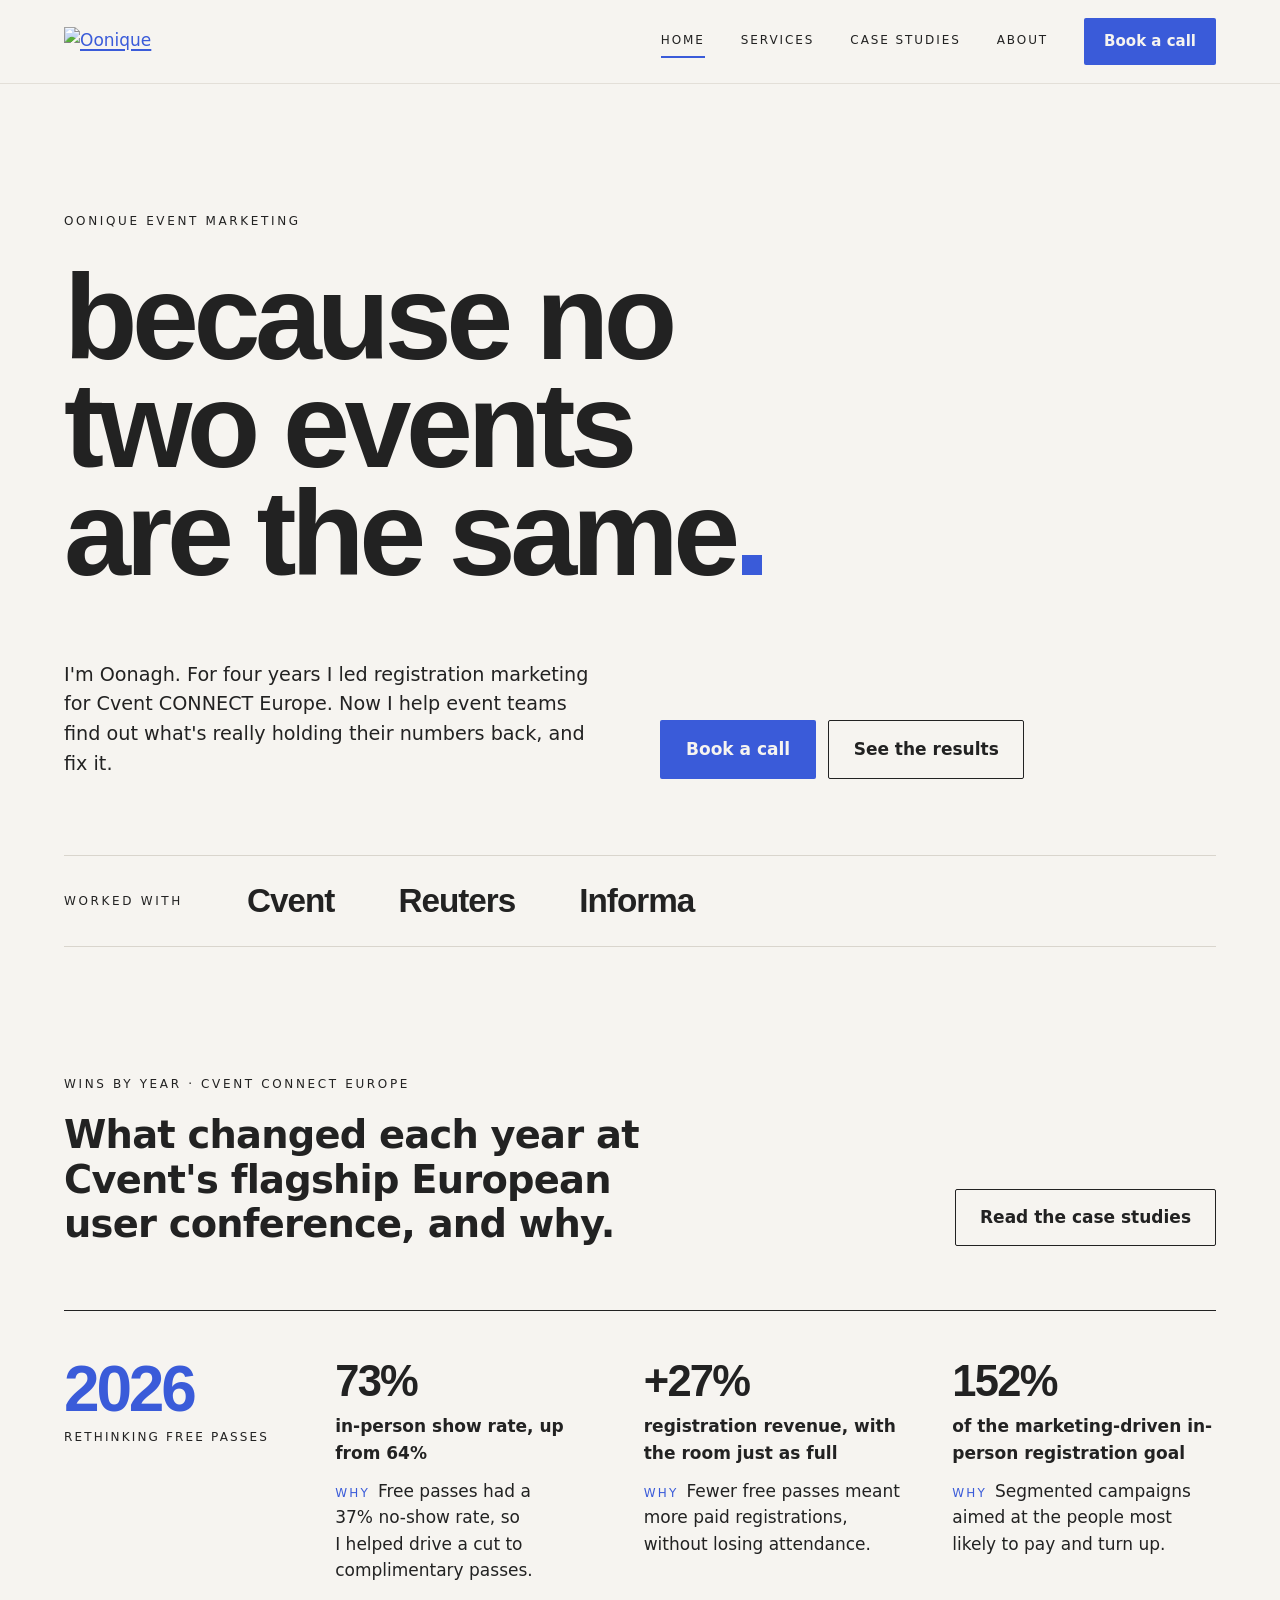
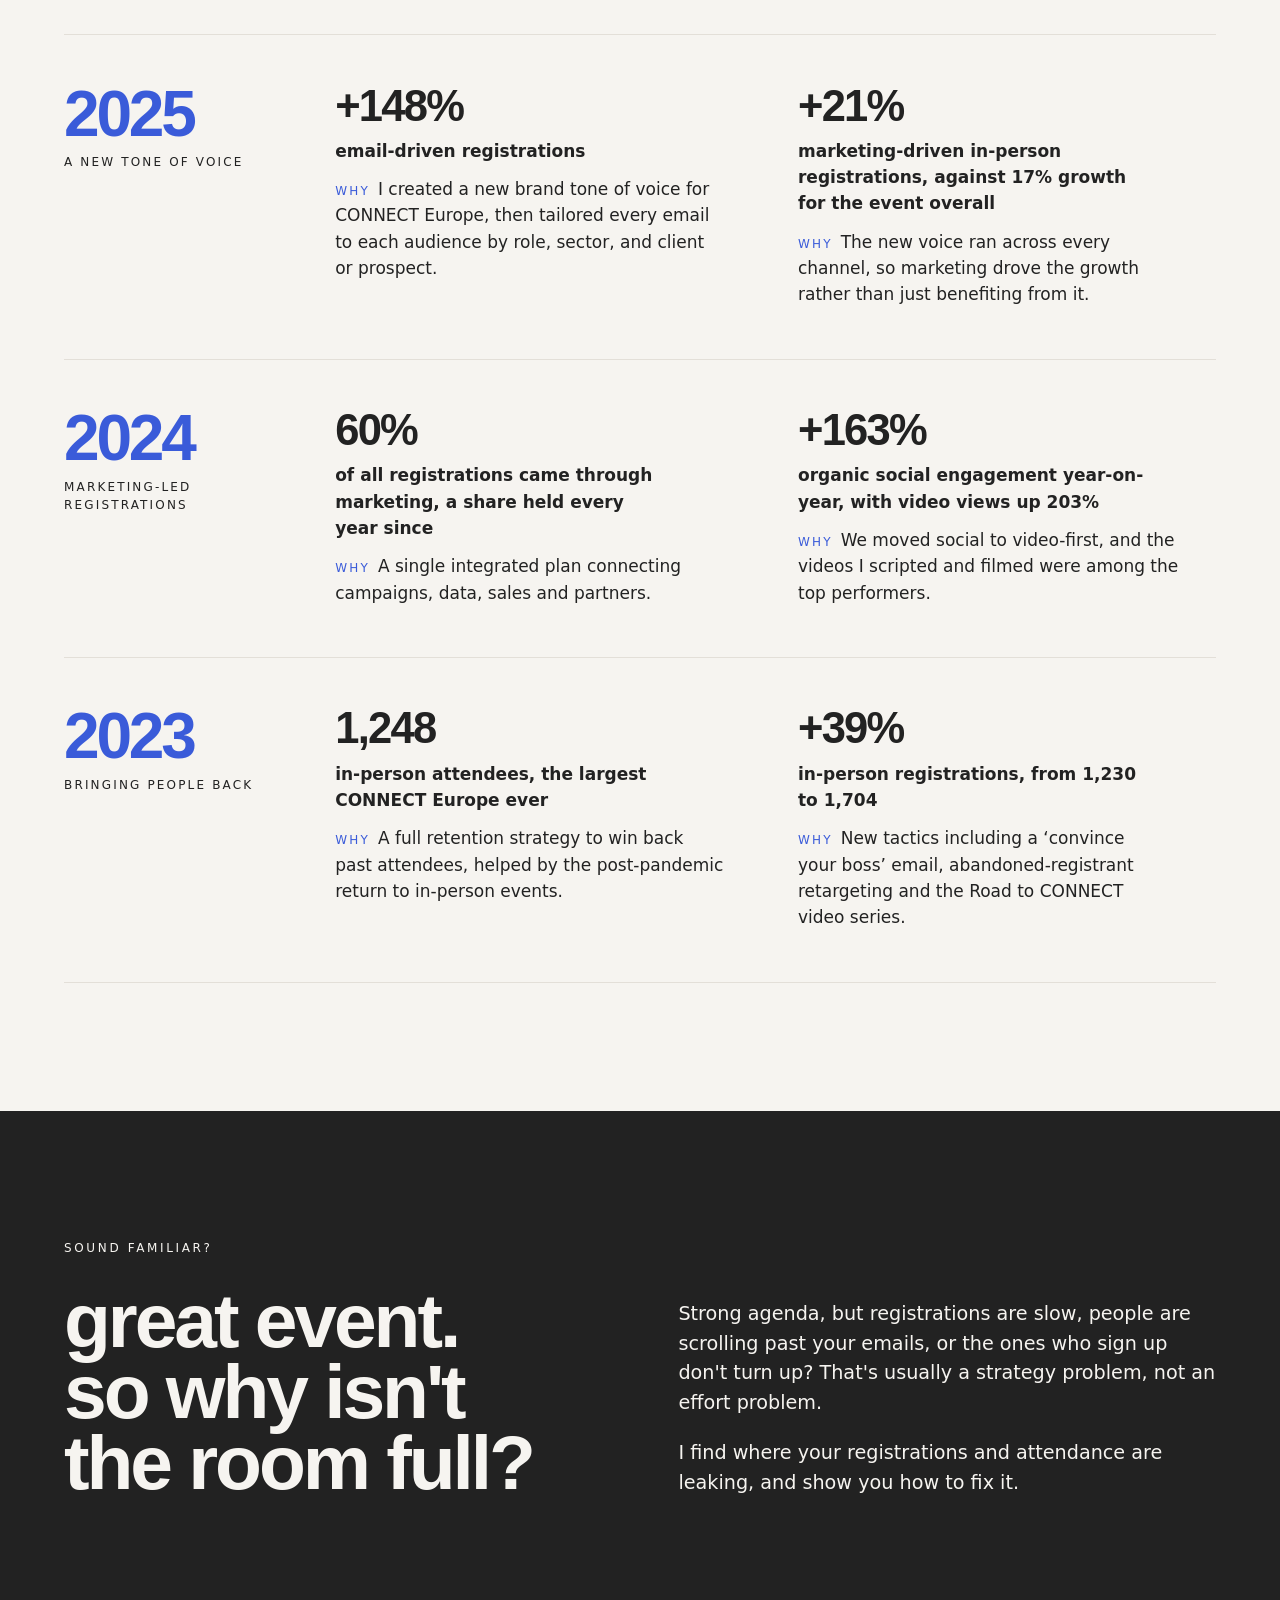
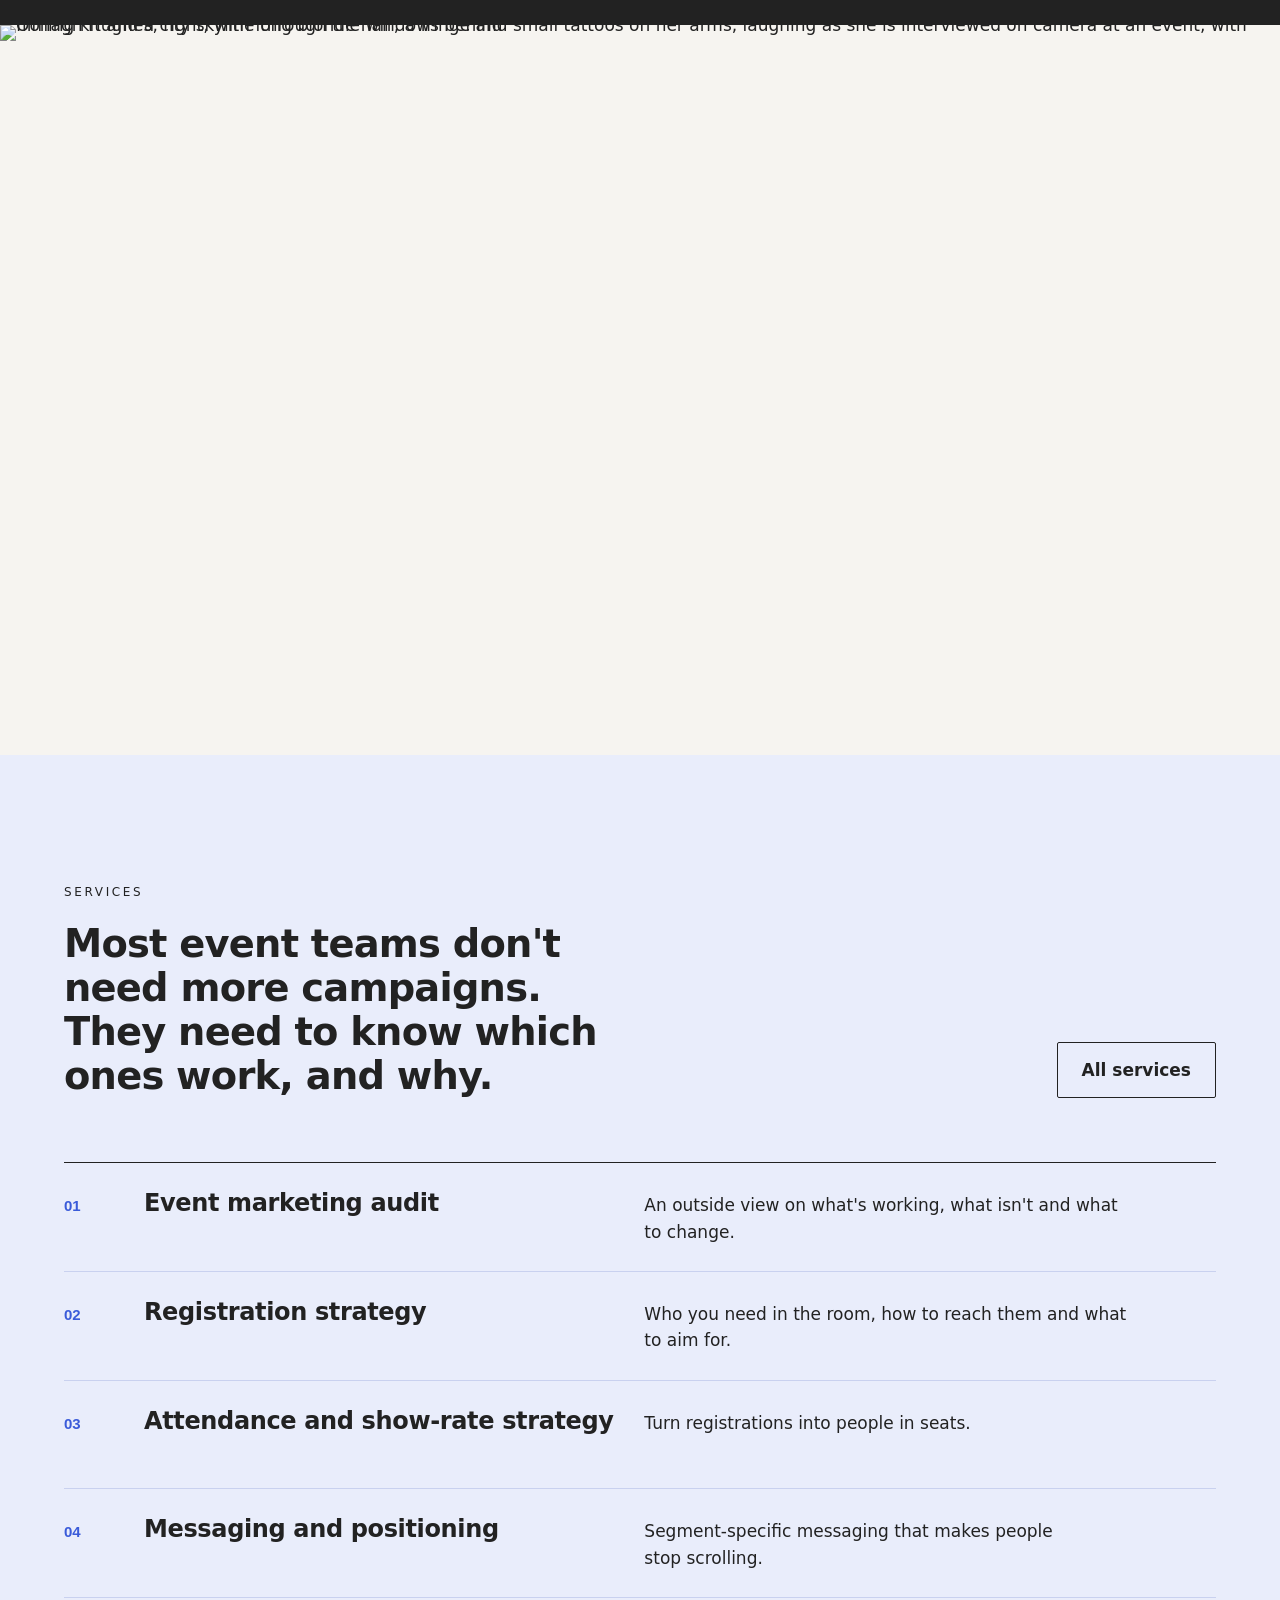
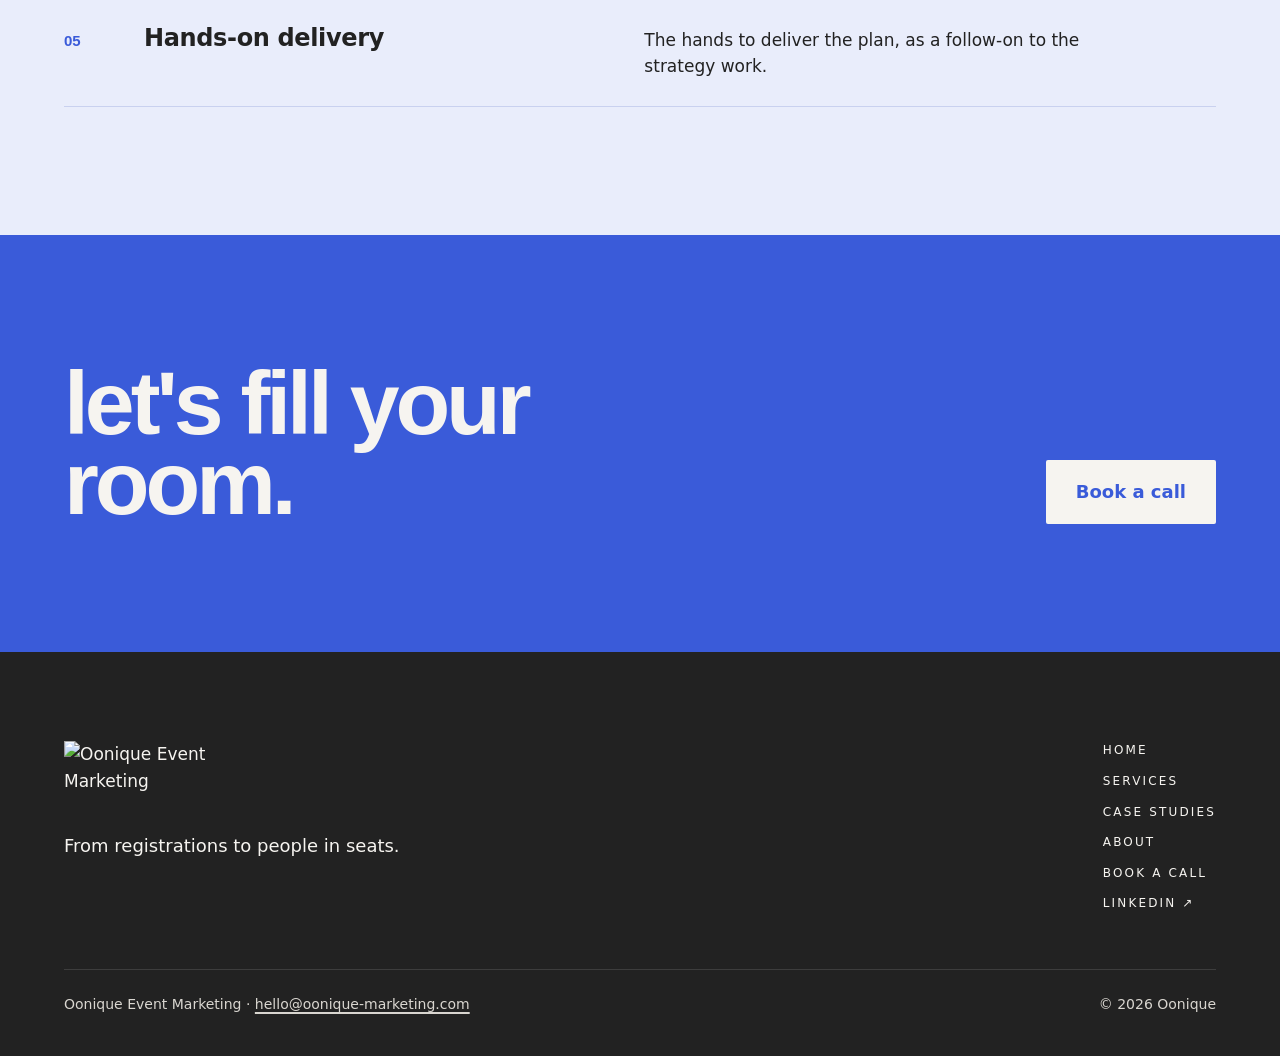
==== index.html @ 692e8bb9 "Add files via upload" ====
<!DOCTYPE html>
<html lang="en-GB">
<head>
<meta charset="utf-8">
<meta name="viewport" content="width=device-width, initial-scale=1">
<title>Oonique Event Marketing | Event registration and attendance strategy</title>
<meta name="description" content="Event marketing strategy from Oonagh Hughes, who led registration marketing for Cvent CONNECT Europe. Find out what is holding your registrations and attendance back, and fix it.">
<link rel="canonical" href="https://oonique-marketing.com/">
<meta name="author" content="Oonagh Hughes">
<meta name="robots" content="index, follow, max-image-preview:large">
<meta property="og:type" content="website">
<meta property="og:site_name" content="Oonique Event Marketing">
<meta property="og:title" content="Oonique Event Marketing | Event registration and attendance strategy">
<meta property="og:description" content="Event marketing strategy from Oonagh Hughes, who led registration marketing for Cvent CONNECT Europe. Find out what is holding your registrations and attendance back, and fix it.">
<meta property="og:url" content="https://oonique-marketing.com/">
<meta property="og:image" content="https://oonique-marketing.com/assets/og-image.jpg">
<meta property="og:image:width" content="1200">
<meta property="og:image:height" content="630">
<meta property="og:locale" content="en_GB">
<meta name="twitter:card" content="summary_large_image">
<meta name="twitter:title" content="Oonique Event Marketing | Event registration and attendance strategy">
<meta name="twitter:description" content="Event marketing strategy from Oonagh Hughes, who led registration marketing for Cvent CONNECT Europe. Find out what is holding your registrations and attendance back, and fix it.">
<meta name="twitter:image" content="https://oonique-marketing.com/assets/og-image.jpg">
<meta name="theme-color" content="#f6f4f0">
<link rel="icon" type="image/svg+xml" href="/favicon.svg">
<link rel="apple-touch-icon" href="/assets/apple-touch-icon.png">
<link rel="preload" href="/assets/fonts/archivo-latin.woff2" as="font" type="font/woff2" crossorigin>
<link rel="preload" href="/assets/fonts/inter-latin.woff2" as="font" type="font/woff2" crossorigin>
<link rel="stylesheet" href="/styles.css">
<script type="application/ld+json">
{
 "@context": "https://schema.org",
 "@graph": [
  {
   "@type": "WebSite",
   "@id": "https://oonique-marketing.com/#website",
   "url": "https://oonique-marketing.com/",
   "name": "Oonique Event Marketing",
   "publisher": {
    "@id": "https://oonique-marketing.com/#business"
   },
   "inLanguage": "en-GB"
  },
  {
   "@type": "ProfessionalService",
   "@id": "https://oonique-marketing.com/#business",
   "name": "Oonique Event Marketing",
   "alternateName": "Oonique",
   "url": "https://oonique-marketing.com/",
   "logo": "https://oonique-marketing.com/assets/logo-square.png",
   "image": "https://oonique-marketing.com/assets/og-image.jpg",
   "email": "hello@oonique-marketing.com",
   "founder": {
    "@id": "https://oonique-marketing.com/#oonagh"
   },
   "slogan": "From registrations to people in seats.",
   "description": "Event marketing consultancy that helps event teams find out what is holding their registrations and attendance back, and fix it.",
   "sameAs": [
    "https://www.linkedin.com/in/oonagh-hughes/"
   ],
   "hasOfferCatalog": {
    "@type": "OfferCatalog",
    "name": "Event marketing services",
    "itemListElement": [
     {
      "@type": "Offer",
      "itemOffered": {
       "@type": "Service",
       "name": "Event marketing audit",
       "description": "I review your messaging, channels, data and results, then give you clear recommendations. The fastest way to find out where registrations and attendance are leaking.",
       "provider": {
        "@id": "https://oonique-marketing.com/#business"
       }
      }
     },
     {
      "@type": "Offer",
      "itemOffered": {
       "@type": "Service",
       "name": "Registration strategy",
       "description": "A plan built around who you need in the room: the segments, the campaign phases, the right channel mix and targets your team can work to.",
       "provider": {
        "@id": "https://oonique-marketing.com/#business"
       }
      }
     },
     {
      "@type": "Offer",
      "itemOffered": {
       "@type": "Service",
       "name": "Attendance and show-rate strategy",
       "description": "A full list means little if the room is half empty. I look at complimentary pass policy, ticketing and pricing to reduce no-shows.",
       "provider": {
        "@id": "https://oonique-marketing.com/#business"
       }
      }
     },
     {
      "@type": "Offer",
      "itemOffered": {
       "@type": "Service",
       "name": "Messaging and positioning",
       "description": "Generic messaging gets scrolled past. I help you say why your event matters to each group you need there, in words they respond to.",
       "provider": {
        "@id": "https://oonique-marketing.com/#business"
       }
      }
     },
     {
      "@type": "Offer",
      "itemOffered": {
       "@type": "Service",
       "name": "Hands-on delivery",
       "description": "Once the strategy is set, I can run the campaigns directly, alongside your team or on its behalf.",
       "provider": {
        "@id": "https://oonique-marketing.com/#business"
       }
      }
     }
    ]
   }
  },
  {
   "@type": "Person",
   "@id": "https://oonique-marketing.com/#oonagh",
   "name": "Oonagh Hughes",
   "jobTitle": "Event marketing consultant",
   "worksFor": {
    "@id": "https://oonique-marketing.com/#business"
   },
   "url": "https://oonique-marketing.com/about",
   "image": "https://oonique-marketing.com/assets/oonagh-hughes.jpg",
   "sameAs": [
    "https://www.linkedin.com/in/oonagh-hughes/"
   ],
   "knowsAbout": [
    "Event marketing",
    "Event registration strategy",
    "Event attendance and show rates",
    "Complimentary pass policy",
    "Audience segmentation",
    "Email marketing for events",
    "Event messaging and positioning",
    "B2B conference marketing"
   ]
  },
  {
   "@type": "WebPage",
   "@id": "https://oonique-marketing.com/#webpage",
   "url": "https://oonique-marketing.com/",
   "name": "Home",
   "isPartOf": {
    "@id": "https://oonique-marketing.com/#website"
   },
   "about": {
    "@id": "https://oonique-marketing.com/#business"
   },
   "inLanguage": "en-GB"
  }
 ]
}
</script>
<style>
.splash{position:fixed;inset:0;z-index:1000;background:#f6f4f0;display:flex;align-items:center;justify-content:center;pointer-events:none;animation:splash-out .45s ease .75s forwards}
.splash svg{width:min(34vw,260px);height:auto;animation:splash-pop .75s cubic-bezier(.2,.8,.2,1) both}
@keyframes splash-pop{from{transform:scale(.6);opacity:0}to{transform:scale(1);opacity:1}}
@keyframes splash-out{to{opacity:0;visibility:hidden}}
.seen .splash{display:none}
@media (prefers-reduced-motion:reduce){.splash{animation-duration:.2s;animation-delay:.2s}.splash svg{animation:none}}
</style>
<script>try{if(localStorage.getItem('oonique-seen'))document.documentElement.classList.add('seen');else localStorage.setItem('oonique-seen','1')}catch(e){}</script>
</head>
<body>
<div class="splash" aria-hidden="true"><svg viewBox="0 0 440 400" xmlns="http://www.w3.org/2000/svg"><ellipse cx="220" cy="200" rx="220" ry="200" fill="#222222"/><ellipse cx="220" cy="200" rx="62" ry="68" fill="#f6f4f0"/></svg></div>
<a class="skip" href="#main">Skip to content</a>
<div style="min-height:100vh">
  <header class="site-header">
    <div class="wrap">
      <a href="/" aria-label="Oonique home" style="display:flex">
        <img src="/assets/logo-dark.png" alt="Oonique Event Marketing" width="105" height="30" style="height:30px;width:auto;display:block">
      </a>
      <nav aria-label="Main">
        <a class="nav-link" href="/" aria-current="page">Home</a>
        <a class="nav-link" href="/services">Services</a>
        <a class="nav-link" href="/case-studies">Case studies</a>
        <a class="nav-link" href="/about">About</a>
        <a class="btn btn-primary nav-cta" href="/contact">Book a call</a>
      </nav>
    </div>
  </header>

  <main id="main">
    <section class="wrap" style="padding-top:clamp(64px,10vw,140px);padding-bottom:clamp(48px,6vw,80px)">
      <p class="eyebrow" style="margin:0 0 32px">Oonique event marketing</p>
      <h1 class="display" style="margin:0;font-size:clamp(52px,9.4vw,152px);text-wrap:balance;max-width:12ch">because no two events are the same<span class="dot"></span></h1>
      <div style="display:grid;grid-template-columns:repeat(auto-fit,minmax(min(100%,340px),1fr));gap:40px;margin-top:clamp(40px,6vw,72px);align-items:end">
        <p style="margin:0;font-size:clamp(18px,1.5vw,20px);max-width:44ch;text-wrap:pretty">I'm Oonagh. For four years I led registration marketing for Cvent CONNECT Europe. Now I help event teams find out what's really holding their numbers back, and fix it.</p>
        <div style="display:flex;gap:12px;flex-wrap:wrap">
          <a class="btn btn-primary" href="/contact">Book a call</a>
          <a class="btn btn-outline" href="/case-studies">See the results</a>
        </div>
      </div>
    </section>

    <section class="wrap" aria-label="Clients">
      <div style="border-top:1px solid #d9d5cd;border-bottom:1px solid #d9d5cd;padding:28px 0;display:flex;align-items:center;gap:clamp(24px,5vw,72px);flex-wrap:wrap">
        <span class="eyebrow">Worked with</span>
        <span style="font-family:Archivo,sans-serif;font-weight:900;font-stretch:125%;font-size:clamp(24px,2.6vw,34px);letter-spacing:-0.03em;line-height:1">Cvent</span>
        <span style="font-family:Archivo,sans-serif;font-weight:900;font-stretch:125%;font-size:clamp(24px,2.6vw,34px);letter-spacing:-0.03em;line-height:1">Reuters</span>
        <span style="font-family:Archivo,sans-serif;font-weight:900;font-stretch:125%;font-size:clamp(24px,2.6vw,34px);letter-spacing:-0.03em;line-height:1">Informa</span>
      </div>
    </section>

    <section class="wrap" style="padding-top:clamp(72px,10vw,140px);padding-bottom:clamp(72px,10vw,140px)">
      <div style="display:flex;justify-content:space-between;align-items:end;gap:32px;flex-wrap:wrap;margin-bottom:clamp(40px,5vw,64px)">
        <div style="max-width:640px">
          <p class="eyebrow" style="margin:0 0 20px">Wins by year · Cvent CONNECT Europe</p>
          <h2 style="margin:0;font-size:clamp(28px,3vw,40px);line-height:1.15;font-weight:700;letter-spacing:-0.02em;text-wrap:balance">What changed each year at Cvent's flagship European user conference, and why.</h2>
        </div>
        <a class="btn btn-outline" href="/case-studies" style="padding:14px 24px">Read the case studies</a>
      </div>
      <div style="border-top:1.5px solid #222222">
          <article style="display:flex;flex-wrap:wrap;gap:clamp(20px,4vw,56px);padding:clamp(32px,4vw,56px) 0;border-bottom:1px solid #e3dfd8">
            <div style="flex:0 0 220px;display:flex;flex-direction:column;gap:12px">
              <h3 style="margin:0;font-family:Archivo,sans-serif;font-weight:900;font-stretch:125%;font-size:clamp(48px,5vw,72px);line-height:0.85;letter-spacing:-0.05em;color:#3a5bd9">2026</h3>
              <p class="eyebrow" style="margin:0;letter-spacing:0.18em">Rethinking free passes</p>
            </div>
            <div style="flex:1 1 520px;min-width:0;display:grid;grid-template-columns:repeat(auto-fit,minmax(min(100%,240px),1fr));gap:clamp(28px,3.5vw,48px)">
              <div style="display:flex;flex-direction:column;gap:12px">
                <p style="margin:0;font-family:Archivo,sans-serif;font-weight:900;font-stretch:125%;font-size:clamp(40px,3.4vw,52px);line-height:0.9;letter-spacing:-0.04em;white-space:nowrap">73%</p>
                <p style="margin:0;font-weight:600;max-width:30ch;text-wrap:pretty">in-person show rate, up from 64%</p>
                <p style="margin:0;max-width:36ch;text-wrap:pretty"><span style="font-size:12px;font-weight:500;letter-spacing:0.18em;text-transform:uppercase;color:#3a5bd9;margin-right:8px">Why</span>Free passes had a 37% no-show rate, so I helped drive a cut to complimentary passes.</p>
              </div>
              <div style="display:flex;flex-direction:column;gap:12px">
                <p style="margin:0;font-family:Archivo,sans-serif;font-weight:900;font-stretch:125%;font-size:clamp(40px,3.4vw,52px);line-height:0.9;letter-spacing:-0.04em;white-space:nowrap">+27%</p>
                <p style="margin:0;font-weight:600;max-width:30ch;text-wrap:pretty">registration revenue, with the room just as full</p>
                <p style="margin:0;max-width:36ch;text-wrap:pretty"><span style="font-size:12px;font-weight:500;letter-spacing:0.18em;text-transform:uppercase;color:#3a5bd9;margin-right:8px">Why</span>Fewer free passes meant more paid registrations, without losing attendance.</p>
              </div>
              <div style="display:flex;flex-direction:column;gap:12px">
                <p style="margin:0;font-family:Archivo,sans-serif;font-weight:900;font-stretch:125%;font-size:clamp(40px,3.4vw,52px);line-height:0.9;letter-spacing:-0.04em;white-space:nowrap">152%</p>
                <p style="margin:0;font-weight:600;max-width:30ch;text-wrap:pretty">of the marketing-driven in-person registration goal</p>
                <p style="margin:0;max-width:36ch;text-wrap:pretty"><span style="font-size:12px;font-weight:500;letter-spacing:0.18em;text-transform:uppercase;color:#3a5bd9;margin-right:8px">Why</span>Segmented campaigns aimed at the people most likely to pay and turn up.</p>
              </div>
            </div>
          </article>
          <article style="display:flex;flex-wrap:wrap;gap:clamp(20px,4vw,56px);padding:clamp(32px,4vw,56px) 0;border-bottom:1px solid #e3dfd8">
            <div style="flex:0 0 220px;display:flex;flex-direction:column;gap:12px">
              <h3 style="margin:0;font-family:Archivo,sans-serif;font-weight:900;font-stretch:125%;font-size:clamp(48px,5vw,72px);line-height:0.85;letter-spacing:-0.05em;color:#3a5bd9">2025</h3>
              <p class="eyebrow" style="margin:0;letter-spacing:0.18em">A new tone of voice</p>
            </div>
            <div style="flex:1 1 520px;min-width:0;display:grid;grid-template-columns:repeat(auto-fit,minmax(min(100%,240px),1fr));gap:clamp(28px,3.5vw,48px)">
              <div style="display:flex;flex-direction:column;gap:12px">
                <p style="margin:0;font-family:Archivo,sans-serif;font-weight:900;font-stretch:125%;font-size:clamp(40px,3.4vw,52px);line-height:0.9;letter-spacing:-0.04em;white-space:nowrap">+148%</p>
                <p style="margin:0;font-weight:600;max-width:30ch;text-wrap:pretty">email-driven registrations</p>
                <p style="margin:0;max-width:36ch;text-wrap:pretty"><span style="font-size:12px;font-weight:500;letter-spacing:0.18em;text-transform:uppercase;color:#3a5bd9;margin-right:8px">Why</span>I created a new brand tone of voice for CONNECT Europe, then tailored every email to each audience by role, sector, and client or prospect.</p>
              </div>
              <div style="display:flex;flex-direction:column;gap:12px">
                <p style="margin:0;font-family:Archivo,sans-serif;font-weight:900;font-stretch:125%;font-size:clamp(40px,3.4vw,52px);line-height:0.9;letter-spacing:-0.04em;white-space:nowrap">+21%</p>
                <p style="margin:0;font-weight:600;max-width:30ch;text-wrap:pretty">marketing-driven in-person registrations, against 17% growth for the event overall</p>
                <p style="margin:0;max-width:36ch;text-wrap:pretty"><span style="font-size:12px;font-weight:500;letter-spacing:0.18em;text-transform:uppercase;color:#3a5bd9;margin-right:8px">Why</span>The new voice ran across every channel, so marketing drove the growth rather than just benefiting from it.</p>
              </div>
            </div>
          </article>
          <article style="display:flex;flex-wrap:wrap;gap:clamp(20px,4vw,56px);padding:clamp(32px,4vw,56px) 0;border-bottom:1px solid #e3dfd8">
            <div style="flex:0 0 220px;display:flex;flex-direction:column;gap:12px">
              <h3 style="margin:0;font-family:Archivo,sans-serif;font-weight:900;font-stretch:125%;font-size:clamp(48px,5vw,72px);line-height:0.85;letter-spacing:-0.05em;color:#3a5bd9">2024</h3>
              <p class="eyebrow" style="margin:0;letter-spacing:0.18em">Marketing-led registrations</p>
            </div>
            <div style="flex:1 1 520px;min-width:0;display:grid;grid-template-columns:repeat(auto-fit,minmax(min(100%,240px),1fr));gap:clamp(28px,3.5vw,48px)">
              <div style="display:flex;flex-direction:column;gap:12px">
                <p style="margin:0;font-family:Archivo,sans-serif;font-weight:900;font-stretch:125%;font-size:clamp(40px,3.4vw,52px);line-height:0.9;letter-spacing:-0.04em;white-space:nowrap">60%</p>
                <p style="margin:0;font-weight:600;max-width:30ch;text-wrap:pretty">of all registrations came through marketing, a share held every year since</p>
                <p style="margin:0;max-width:36ch;text-wrap:pretty"><span style="font-size:12px;font-weight:500;letter-spacing:0.18em;text-transform:uppercase;color:#3a5bd9;margin-right:8px">Why</span>A single integrated plan connecting campaigns, data, sales and partners.</p>
              </div>
              <div style="display:flex;flex-direction:column;gap:12px">
                <p style="margin:0;font-family:Archivo,sans-serif;font-weight:900;font-stretch:125%;font-size:clamp(40px,3.4vw,52px);line-height:0.9;letter-spacing:-0.04em;white-space:nowrap">+163%</p>
                <p style="margin:0;font-weight:600;max-width:30ch;text-wrap:pretty">organic social engagement year-on-year, with video views up 203%</p>
                <p style="margin:0;max-width:36ch;text-wrap:pretty"><span style="font-size:12px;font-weight:500;letter-spacing:0.18em;text-transform:uppercase;color:#3a5bd9;margin-right:8px">Why</span>We moved social to video-first, and the videos I scripted and filmed were among the top performers.</p>
              </div>
            </div>
          </article>
          <article style="display:flex;flex-wrap:wrap;gap:clamp(20px,4vw,56px);padding:clamp(32px,4vw,56px) 0;border-bottom:1px solid #e3dfd8">
            <div style="flex:0 0 220px;display:flex;flex-direction:column;gap:12px">
              <h3 style="margin:0;font-family:Archivo,sans-serif;font-weight:900;font-stretch:125%;font-size:clamp(48px,5vw,72px);line-height:0.85;letter-spacing:-0.05em;color:#3a5bd9">2023</h3>
              <p class="eyebrow" style="margin:0;letter-spacing:0.18em">Bringing people back</p>
            </div>
            <div style="flex:1 1 520px;min-width:0;display:grid;grid-template-columns:repeat(auto-fit,minmax(min(100%,240px),1fr));gap:clamp(28px,3.5vw,48px)">
              <div style="display:flex;flex-direction:column;gap:12px">
                <p style="margin:0;font-family:Archivo,sans-serif;font-weight:900;font-stretch:125%;font-size:clamp(40px,3.4vw,52px);line-height:0.9;letter-spacing:-0.04em;white-space:nowrap">1,248</p>
                <p style="margin:0;font-weight:600;max-width:30ch;text-wrap:pretty">in-person attendees, the largest CONNECT Europe ever</p>
                <p style="margin:0;max-width:36ch;text-wrap:pretty"><span style="font-size:12px;font-weight:500;letter-spacing:0.18em;text-transform:uppercase;color:#3a5bd9;margin-right:8px">Why</span>A full retention strategy to win back past attendees, helped by the post-pandemic return to in-person events.</p>
              </div>
              <div style="display:flex;flex-direction:column;gap:12px">
                <p style="margin:0;font-family:Archivo,sans-serif;font-weight:900;font-stretch:125%;font-size:clamp(40px,3.4vw,52px);line-height:0.9;letter-spacing:-0.04em;white-space:nowrap">+39%</p>
                <p style="margin:0;font-weight:600;max-width:30ch;text-wrap:pretty">in-person registrations, from 1,230 to 1,704</p>
                <p style="margin:0;max-width:36ch;text-wrap:pretty"><span style="font-size:12px;font-weight:500;letter-spacing:0.18em;text-transform:uppercase;color:#3a5bd9;margin-right:8px">Why</span>New tactics including a ‘convince your boss’ email, abandoned-registrant retargeting and the Road to CONNECT video series.</p>
              </div>
            </div>
          </article>
      </div>
    </section>

    <section style="background:#222222;color:#f6f4f0">
      <div class="wrap" style="padding-top:clamp(72px,10vw,140px);padding-bottom:clamp(72px,10vw,140px);display:grid;grid-template-columns:repeat(auto-fit,minmax(min(100%,420px),1fr));gap:clamp(40px,6vw,96px);align-items:end">
        <div>
          <p class="eyebrow" style="margin:0 0 28px">Sound familiar?</p>
          <h2 style="margin:0;font-family:Archivo,sans-serif;font-weight:900;font-stretch:125%;font-size:clamp(40px,6vw,92px);line-height:0.92;letter-spacing:-0.04em;text-wrap:balance">great event. so why isn't the room full?</h2>
        </div>
        <div style="display:flex;flex-direction:column;gap:20px;max-width:44ch;font-size:clamp(18px,1.5vw,20px)">
          <p style="margin:0;text-wrap:pretty">Strong agenda, but registrations are slow, people are scrolling past your emails, or the ones who sign up don't turn up? That's usually a strategy problem, not an effort problem.</p>
          <p style="margin:0;text-wrap:pretty">I find where your registrations and attendance are leaking, and show you how to fix it.</p>
        </div>
      </div>
    </section>

    <figure style="margin:0;line-height:0">
      <img src="/assets/event-interview.jpg" alt="Oonagh Hughes, right, with long blonde hair, a fringe and small tattoos on her arms, laughing as she is interviewed on camera at an event, with filming kit and a city skyline through the windows behind" width="2000" height="1423" loading="lazy" style="width:100%;height:clamp(240px,57vw,780px);object-fit:cover;object-position:center 40%;display:block">
    </figure>

    <section style="background:#e9edfb">
      <div class="wrap" style="padding-top:clamp(72px,10vw,140px);padding-bottom:clamp(72px,10vw,140px)">
        <div style="display:flex;justify-content:space-between;align-items:end;gap:32px;flex-wrap:wrap;margin-bottom:clamp(40px,5vw,64px)">
          <div style="max-width:680px">
            <p class="eyebrow" style="margin:0 0 20px">Services</p>
            <h2 style="margin:0;font-size:clamp(28px,3vw,40px);line-height:1.15;font-weight:700;letter-spacing:-0.02em;text-wrap:balance">Most event teams don't need more campaigns. They need to know which ones work, and why.</h2>
          </div>
          <a class="btn btn-outline" href="/services" style="padding:14px 24px">All services</a>
        </div>
        <div style="border-top:1.5px solid #222222">
            <div style="display:grid;grid-template-columns:56px minmax(0,1fr) minmax(0,1.2fr);gap:24px;padding:26px 0;border-bottom:1px solid #c9d1ef;align-items:baseline">
              <span style="font-family:Archivo,sans-serif;font-weight:800;font-stretch:125%;color:#3a5bd9;font-size:15px">01</span>
              <h3 style="margin:0;font-size:clamp(19px,1.9vw,24px);font-weight:700;letter-spacing:-0.015em;line-height:1.2">Event marketing audit</h3>
              <p style="margin:0;max-width:46ch;text-wrap:pretty;min-height:3.1em">An outside view on what&#x27;s working, what isn&#x27;t and what to change.</p>
            </div>
            <div style="display:grid;grid-template-columns:56px minmax(0,1fr) minmax(0,1.2fr);gap:24px;padding:26px 0;border-bottom:1px solid #c9d1ef;align-items:baseline">
              <span style="font-family:Archivo,sans-serif;font-weight:800;font-stretch:125%;color:#3a5bd9;font-size:15px">02</span>
              <h3 style="margin:0;font-size:clamp(19px,1.9vw,24px);font-weight:700;letter-spacing:-0.015em;line-height:1.2">Registration strategy</h3>
              <p style="margin:0;max-width:46ch;text-wrap:pretty;min-height:3.1em">Who you need in the room, how to reach them and what to aim for.</p>
            </div>
            <div style="display:grid;grid-template-columns:56px minmax(0,1fr) minmax(0,1.2fr);gap:24px;padding:26px 0;border-bottom:1px solid #c9d1ef;align-items:baseline">
              <span style="font-family:Archivo,sans-serif;font-weight:800;font-stretch:125%;color:#3a5bd9;font-size:15px">03</span>
              <h3 style="margin:0;font-size:clamp(19px,1.9vw,24px);font-weight:700;letter-spacing:-0.015em;line-height:1.2">Attendance and show-rate strategy</h3>
              <p style="margin:0;max-width:46ch;text-wrap:pretty;min-height:3.1em">Turn registrations into people in seats.</p>
            </div>
            <div style="display:grid;grid-template-columns:56px minmax(0,1fr) minmax(0,1.2fr);gap:24px;padding:26px 0;border-bottom:1px solid #c9d1ef;align-items:baseline">
              <span style="font-family:Archivo,sans-serif;font-weight:800;font-stretch:125%;color:#3a5bd9;font-size:15px">04</span>
              <h3 style="margin:0;font-size:clamp(19px,1.9vw,24px);font-weight:700;letter-spacing:-0.015em;line-height:1.2">Messaging and positioning</h3>
              <p style="margin:0;max-width:46ch;text-wrap:pretty;min-height:3.1em">Segment-specific messaging that makes people stop scrolling.</p>
            </div>
            <div style="display:grid;grid-template-columns:56px minmax(0,1fr) minmax(0,1.2fr);gap:24px;padding:26px 0;border-bottom:1px solid #c9d1ef;align-items:baseline">
              <span style="font-family:Archivo,sans-serif;font-weight:800;font-stretch:125%;color:#3a5bd9;font-size:15px">05</span>
              <h3 style="margin:0;font-size:clamp(19px,1.9vw,24px);font-weight:700;letter-spacing:-0.015em;line-height:1.2">Hands-on delivery</h3>
              <p style="margin:0;max-width:46ch;text-wrap:pretty;min-height:3.1em">The hands to deliver the plan, as a follow-on to the strategy work.</p>
            </div>
        </div>
      </div>
    </section>
  </main>

  <section style="background:#3a5bd9;color:#f6f4f0">
    <div class="wrap" style="padding-top:clamp(72px,10vw,140px);padding-bottom:clamp(72px,10vw,140px);display:flex;justify-content:space-between;align-items:end;gap:40px;flex-wrap:wrap">
      <h2 class="display" style="margin:0;font-size:clamp(44px,7vw,112px);max-width:10ch">let's fill your room.</h2>
      <a class="btn btn-light" href="/contact">Book a call</a>
    </div>
  </section>

  <footer class="site-footer">
    <div class="wrap">
      <div style="display:flex;justify-content:space-between;gap:40px;flex-wrap:wrap;align-items:start">
        <div style="display:flex;flex-direction:column;gap:28px;max-width:420px">
          <img src="/assets/logo-light.png" alt="Oonique Event Marketing" width="220" height="63" style="width:220px;height:auto;display:block">
          <p style="margin:0;font-size:18px">From registrations to people in seats.</p>
        </div>
        <nav aria-label="Footer" style="display:flex;flex-direction:column;gap:12px">
          <a class="foot-link" href="/">Home</a>
          <a class="foot-link" href="/services">Services</a>
          <a class="foot-link" href="/case-studies">Case studies</a>
          <a class="foot-link" href="/about">About</a>
          <a class="foot-link" href="/contact">Book a call</a>
          <a class="foot-link" href="https://www.linkedin.com/in/oonagh-hughes/" target="_blank" rel="noopener me">LinkedIn ↗</a>
        </nav>
      </div>
      <div style="display:flex;justify-content:space-between;gap:16px;flex-wrap:wrap;border-top:1px solid #3d3d3d;padding-top:24px;font-size:14px;color:#d9d6d0">
        <span>Oonique Event Marketing · <a href="mailto:hello@oonique-marketing.com" style="color:#d9d6d0">hello@oonique-marketing.com</a></span>
        <span>© 2026 Oonique</span>
      </div>
    </div>
  </footer>
</div>
</body>
</html>
---- styles.css ----
/* Oonique Event Marketing — shared styles */
@font-face{font-family:'Archivo';font-style:normal;font-weight:400 900;font-stretch:62% 125%;font-display:swap;src:url('/assets/fonts/archivo-latin-ext.woff2') format('woff2');unicode-range:U+0100-02BA,U+02BD-02C5,U+02C7-02CC,U+02CE-02D7,U+02DD-02FF,U+0304,U+0308,U+0329,U+1D00-1DBF,U+1E00-1E9F,U+1EF2-1EFF,U+2020,U+20A0-20AB,U+20AD-20C4,U+2113,U+2C60-2C7F,U+A720-A7FF}
@font-face{font-family:'Archivo';font-style:normal;font-weight:400 900;font-stretch:62% 125%;font-display:swap;src:url('/assets/fonts/archivo-latin.woff2') format('woff2');unicode-range:U+0000-00FF,U+0131,U+0152-0153,U+02BB-02BC,U+02C6,U+02DA,U+02DC,U+0304,U+0308,U+0329,U+2000-206F,U+20AC,U+2122,U+2191,U+2193,U+2212,U+2215,U+FEFF,U+FFFD}
@font-face{font-family:'Inter';font-style:normal;font-weight:400 700;font-display:swap;src:url('/assets/fonts/inter-latin-ext.woff2') format('woff2');unicode-range:U+0100-02BA,U+02BD-02C5,U+02C7-02CC,U+02CE-02D7,U+02DD-02FF,U+0304,U+0308,U+0329,U+1D00-1DBF,U+1E00-1E9F,U+1EF2-1EFF,U+2020,U+20A0-20AB,U+20AD-20C4,U+2113,U+2C60-2C7F,U+A720-A7FF}
@font-face{font-family:'Inter';font-style:normal;font-weight:400 700;font-display:swap;src:url('/assets/fonts/inter-latin.woff2') format('woff2');unicode-range:U+0000-00FF,U+0131,U+0152-0153,U+02BB-02BC,U+02C6,U+02DA,U+02DC,U+0304,U+0308,U+0329,U+2000-206F,U+20AC,U+2122,U+2191,U+2193,U+2212,U+2215,U+FEFF,U+FFFD}

:root{--ink:#222222;--paper:#f6f4f0;--blue:#3a5bd9;--tint:#e9edfb;--rule:#e3dfd8}
*{box-sizing:border-box}
html,body{margin:0;background:var(--paper);color:var(--ink);-webkit-font-smoothing:antialiased}
body{font-family:Inter,system-ui,sans-serif;font-size:17px;line-height:1.55}
a{color:var(--blue);text-decoration-thickness:1.5px;text-underline-offset:3px}
a:hover{color:var(--ink)}
input,textarea{font:inherit}
::selection{background:var(--blue);color:var(--paper)}
img{max-width:100%}
.skip{position:absolute;left:-9999px}
.skip:focus{left:16px;top:16px;z-index:100;background:var(--ink);color:var(--paper);padding:10px 14px}
.wrap{max-width:1280px;margin:0 auto;padding-left:clamp(20px,5vw,64px);padding-right:clamp(20px,5vw,64px)}
.eyebrow{font-size:12px;font-weight:500;letter-spacing:0.22em;text-transform:uppercase}
.display{font-family:Archivo,sans-serif;font-weight:900;font-stretch:125%;line-height:0.9;letter-spacing:-0.045em}
.dot{display:inline-block;width:0.17em;height:0.17em;background:var(--blue);margin-left:0.06em}

/* buttons and links */
.btn{display:inline-block;text-decoration:none;font-weight:600;border-radius:2px;cursor:pointer;line-height:1.55;transition:background .15s,color .15s}
.btn-primary{background:var(--blue);color:var(--paper);padding:16px 26px}
.btn-primary:hover{background:var(--ink);color:var(--paper)}
.btn-outline{border:1.5px solid var(--ink);color:var(--ink);padding:14.5px 24.5px}
.btn-outline:hover{background:var(--ink);color:var(--paper)}
.btn-light{background:var(--paper);color:var(--blue);font-weight:700;font-size:18px;padding:18px 30px}
.btn-light:hover{background:var(--ink);color:var(--paper)}

/* header */
.site-header{position:sticky;top:0;z-index:10;background:var(--paper);border-bottom:1px solid var(--rule)}
.site-header .wrap{padding-top:18px;padding-bottom:18px;display:flex;align-items:center;justify-content:space-between;gap:20px;flex-wrap:wrap}
.site-header nav{display:flex;align-items:center;gap:clamp(16px,3vw,36px);flex-wrap:wrap}
.nav-link{color:var(--ink);text-decoration:none;font-size:12px;font-weight:500;letter-spacing:0.16em;text-transform:uppercase;padding:6px 0;border-bottom:2px solid transparent}
.nav-link:hover{color:var(--ink);border-bottom-color:var(--ink)}
.nav-link[aria-current="page"]{border-bottom-color:var(--blue)}
.nav-cta{font-size:15px;padding:12px 20px}
.nav-cta[aria-current="page"]{background:var(--ink)}

/* footer */
.site-footer{background:var(--ink);color:var(--paper)}
.site-footer .wrap{padding-top:clamp(56px,7vw,96px);padding-bottom:40px;display:flex;flex-direction:column;gap:56px}
.foot-link{color:var(--paper);text-decoration:none;font-size:12px;font-weight:500;letter-spacing:0.18em;text-transform:uppercase}
.foot-link:hover{color:var(--paper);text-decoration:underline}

/* forms */
.field{display:flex;flex-direction:column;gap:8px}
.field-label{font-size:12px;font-weight:500;letter-spacing:0.18em;text-transform:uppercase}
.req{color:var(--blue)}
.input{background:transparent;border:none;border-bottom:1.5px solid var(--ink);padding:10px 0;font-size:18px;color:var(--ink);outline:none;border-radius:0;width:100%}
.input:focus{border-bottom-color:var(--blue)}
textarea.input{resize:vertical}
.chip{position:relative;display:inline-block}
.chip input{position:absolute;opacity:0;width:1px;height:1px}
.chip span{display:inline-block;cursor:pointer;padding:10px 16px;border-radius:2px;font-size:15px;font-weight:500;border:1.5px solid var(--ink);background:transparent;color:var(--ink)}
.chip input:checked+span{border-color:var(--blue);background:var(--blue);color:var(--paper)}
.chip input:focus-visible+span{outline:2px solid var(--blue);outline-offset:2px}
.error{margin:0;color:#b00020;font-size:15px}
[hidden]{display:none!important}

/* quotes */
.quote{margin:0;padding-left:20px;border-left:3px solid var(--blue);display:flex;flex-direction:column;gap:12px}
.quote blockquote{margin:0;font-size:clamp(18px,1.6vw,21px);line-height:1.45}
.quote figcaption{font-size:11px;font-weight:500;letter-spacing:0.16em;text-transform:uppercase}
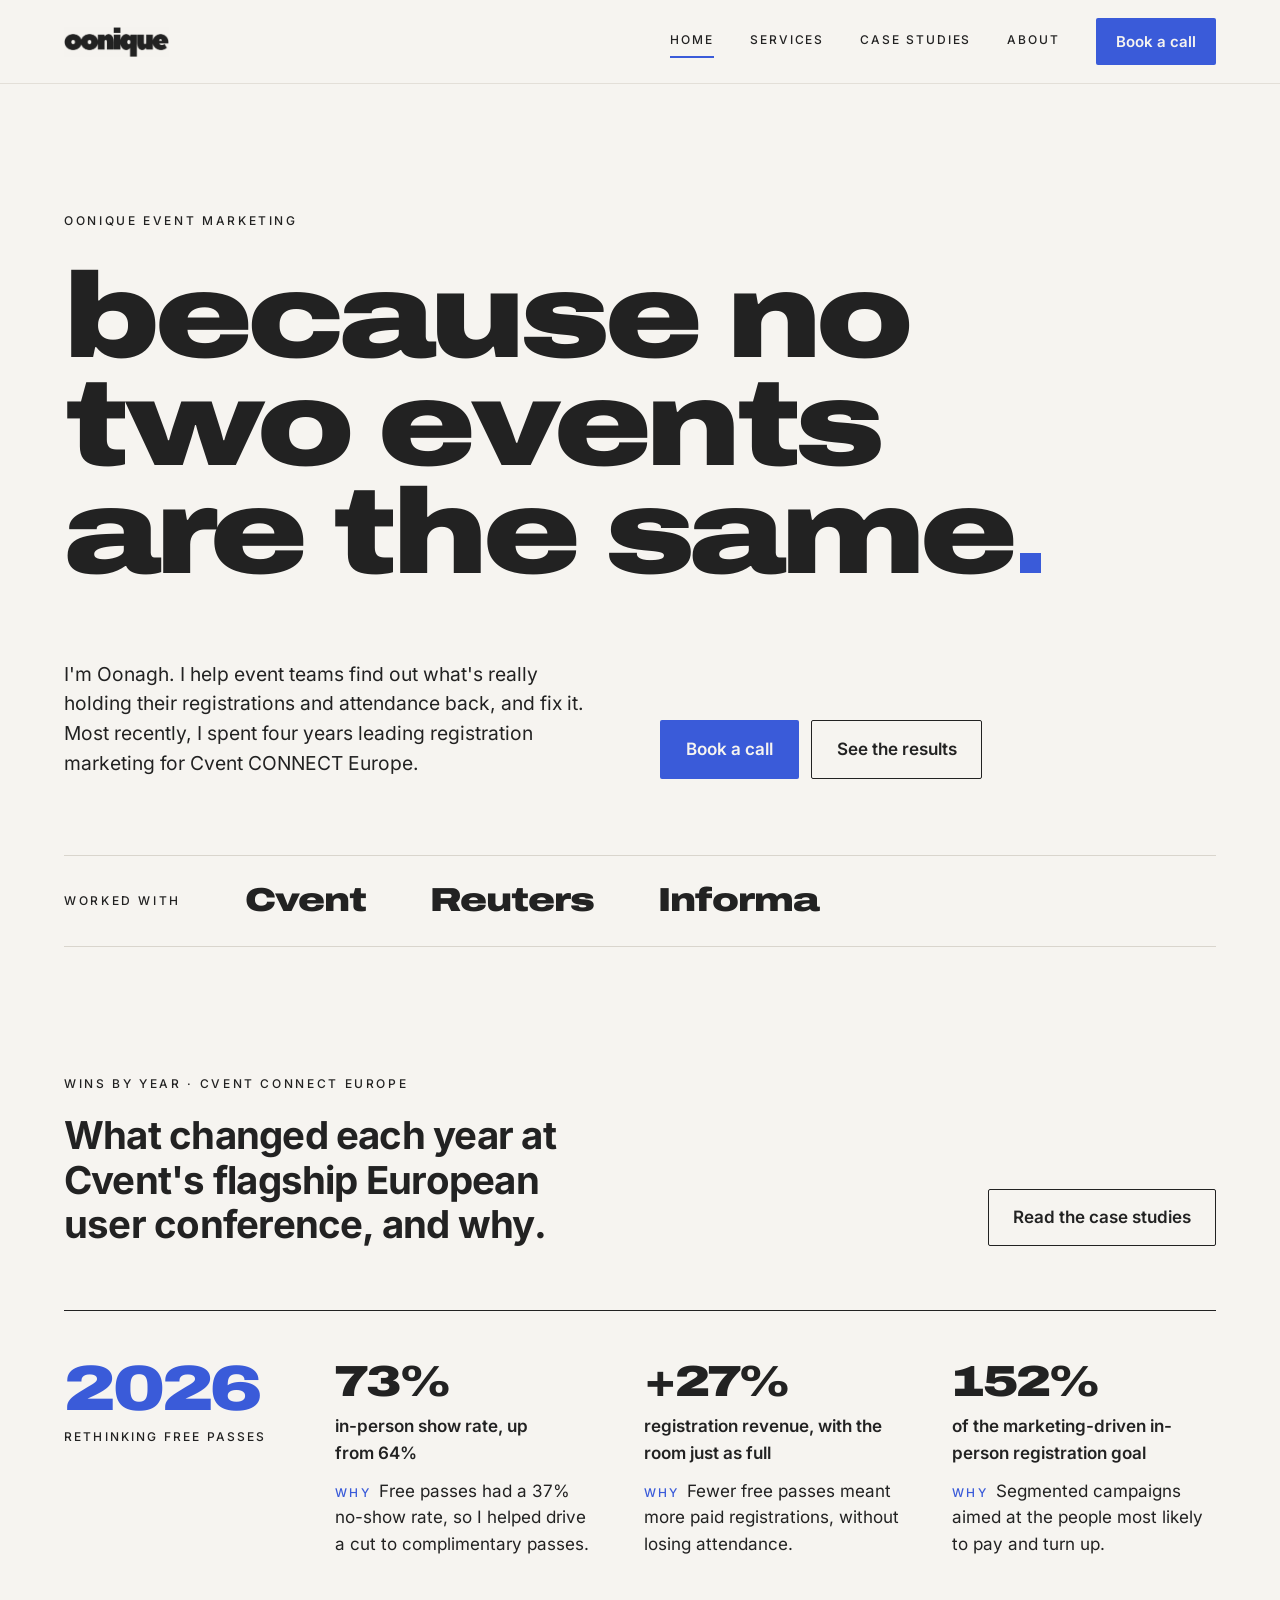
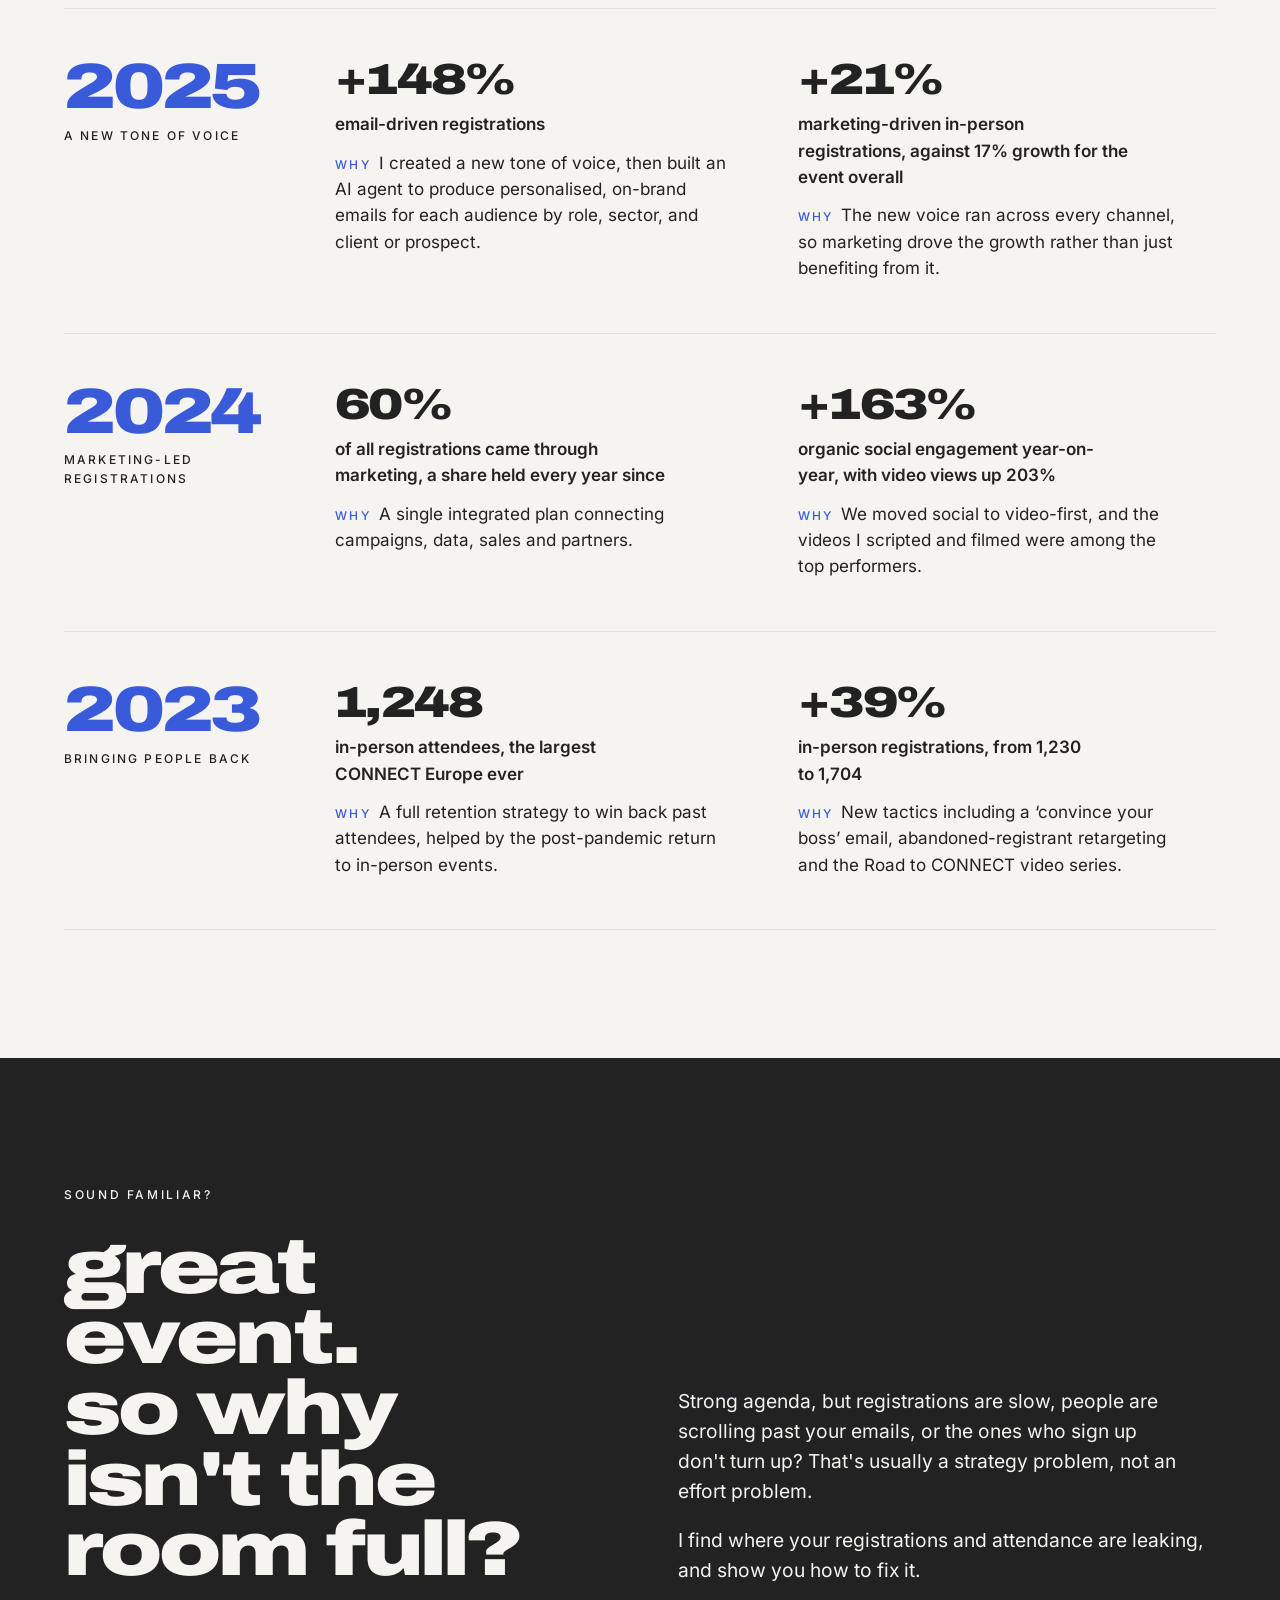
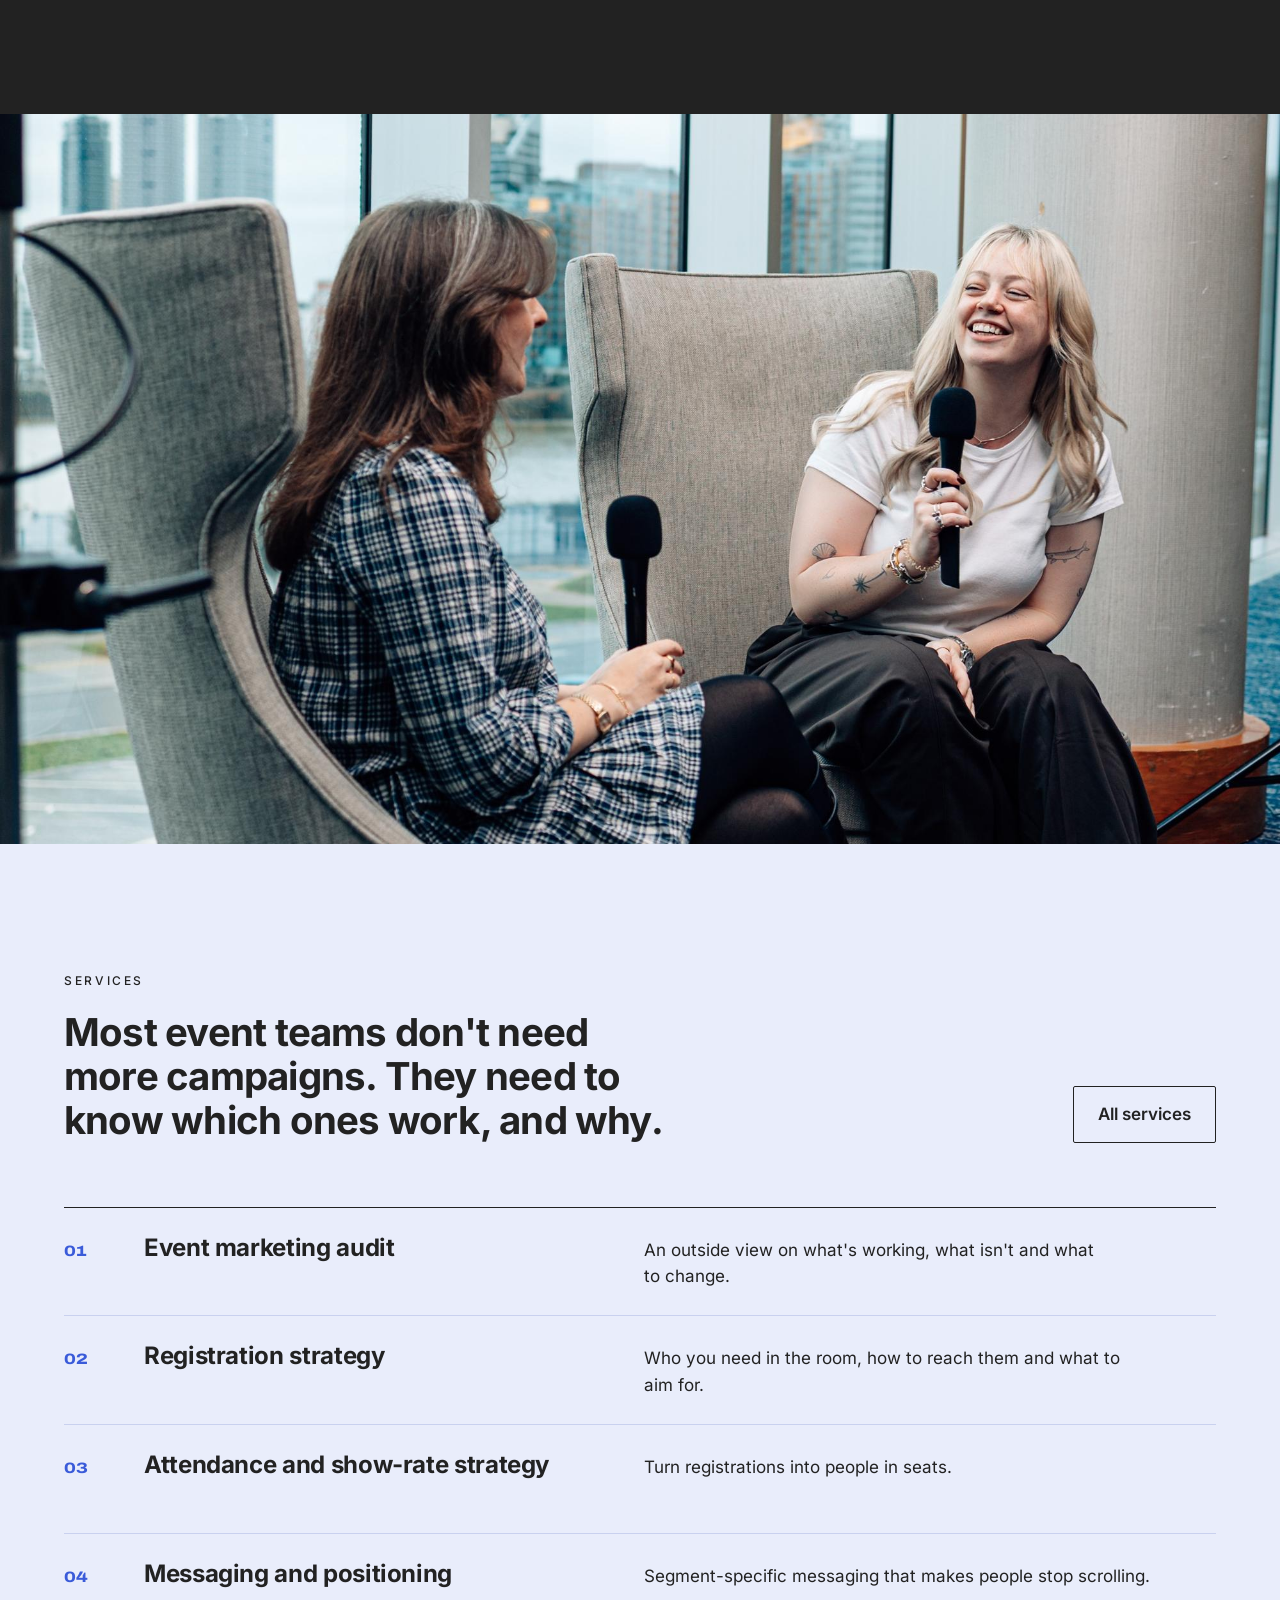
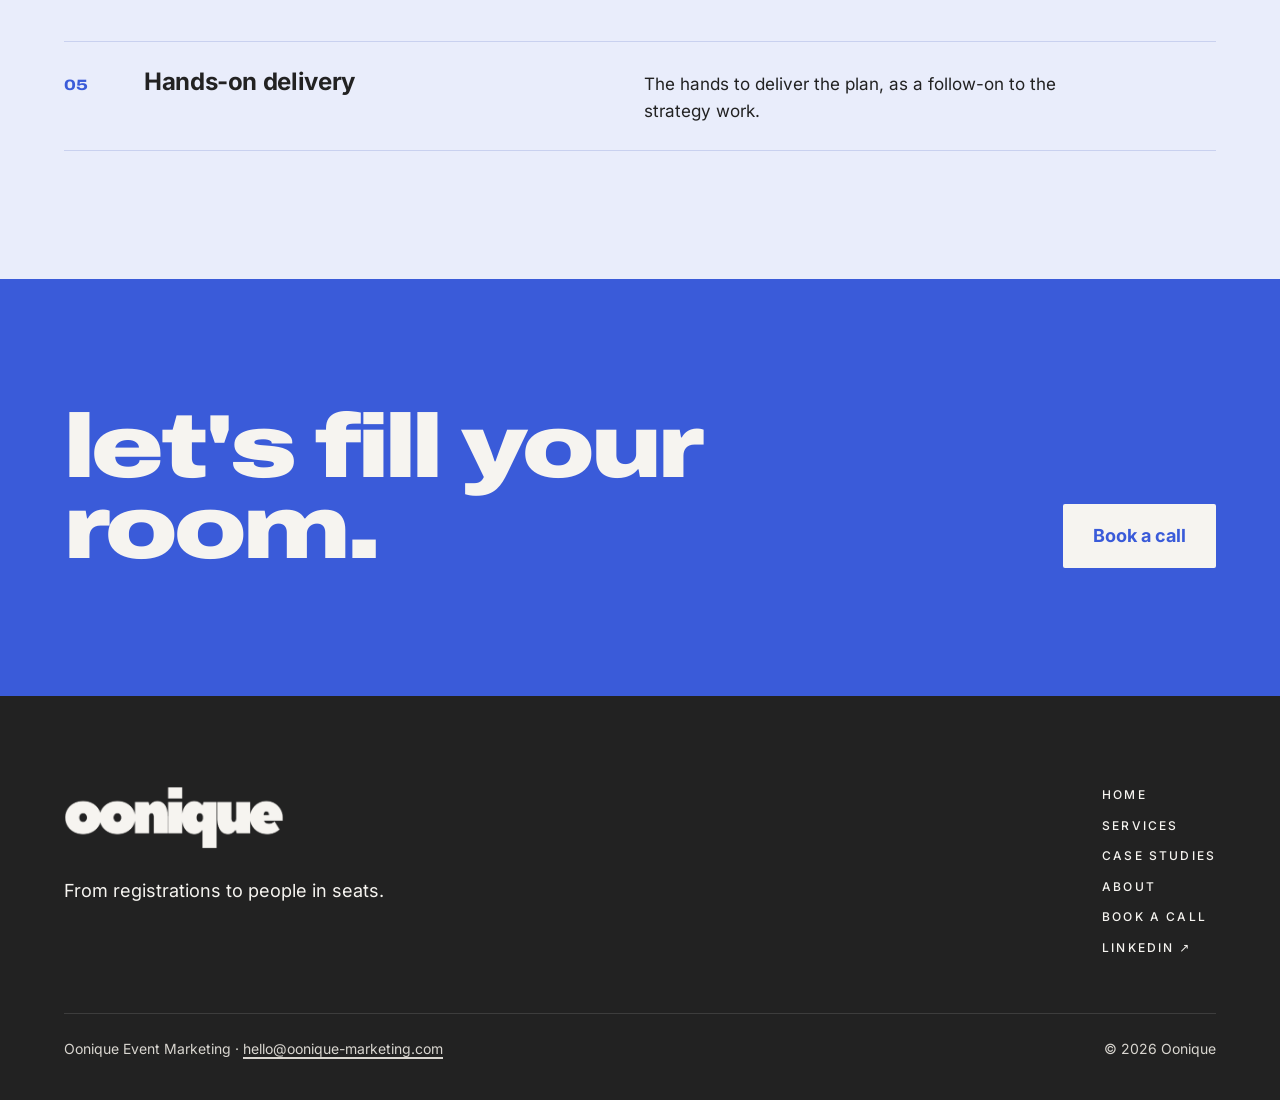
==== commit 948998aa: "Lead with skills, add How I work section and AI agent" ====
--- a/index.html
+++ b/index.html
@@ -141,8 +141,15 @@
     "Audience segmentation",
     "Email marketing for events",
     "Event messaging and positioning",
-    "B2B conference marketing"
-   ]
+    "B2B conference marketing",
+    "AI agents for marketing content",
+    "Event video scripting and production"
+   ],
+   "hasCredential": {
+    "@type": "EducationalOccupationalCredential",
+    "name": "Event Led Growth certification",
+    "dateCreated": "2026"
+   }
   },
   {
    "@type": "WebPage",
@@ -194,7 +201,7 @@
       <p class="eyebrow" style="margin:0 0 32px">Oonique event marketing</p>
       <h1 class="display" style="margin:0;font-size:clamp(52px,9.4vw,152px);text-wrap:balance;max-width:12ch">because no two events are the same<span class="dot"></span></h1>
       <div style="display:grid;grid-template-columns:repeat(auto-fit,minmax(min(100%,340px),1fr));gap:40px;margin-top:clamp(40px,6vw,72px);align-items:end">
-        <p style="margin:0;font-size:clamp(18px,1.5vw,20px);max-width:44ch;text-wrap:pretty">I'm Oonagh. For four years I led registration marketing for Cvent CONNECT Europe. Now I help event teams find out what's really holding their numbers back, and fix it.</p>
+        <p style="margin:0;font-size:clamp(18px,1.5vw,20px);max-width:44ch;text-wrap:pretty">I'm Oonagh. I help event teams find out what's really holding their registrations and attendance back, and fix it. Most recently, I spent four years leading registration marketing for Cvent CONNECT Europe.</p>
         <div style="display:flex;gap:12px;flex-wrap:wrap">
           <a class="btn btn-primary" href="/contact">Book a call</a>
           <a class="btn btn-outline" href="/case-studies">See the results</a>
@@ -252,7 +259,7 @@
               <div style="display:flex;flex-direction:column;gap:12px">
                 <p style="margin:0;font-family:Archivo,sans-serif;font-weight:900;font-stretch:125%;font-size:clamp(40px,3.4vw,52px);line-height:0.9;letter-spacing:-0.04em;white-space:nowrap">+148%</p>
                 <p style="margin:0;font-weight:600;max-width:30ch;text-wrap:pretty">email-driven registrations</p>
-                <p style="margin:0;max-width:36ch;text-wrap:pretty"><span style="font-size:12px;font-weight:500;letter-spacing:0.18em;text-transform:uppercase;color:#3a5bd9;margin-right:8px">Why</span>I created a new brand tone of voice for CONNECT Europe, then tailored every email to each audience by role, sector, and client or prospect.</p>
+                <p style="margin:0;max-width:36ch;text-wrap:pretty"><span style="font-size:12px;font-weight:500;letter-spacing:0.18em;text-transform:uppercase;color:#3a5bd9;margin-right:8px">Why</span>I created a new tone of voice, then built an AI agent to produce personalised, on-brand emails for each audience by role, sector, and client or prospect.</p>
               </div>
               <div style="display:flex;flex-direction:column;gap:12px">
                 <p style="margin:0;font-family:Archivo,sans-serif;font-weight:900;font-stretch:125%;font-size:clamp(40px,3.4vw,52px);line-height:0.9;letter-spacing:-0.04em;white-space:nowrap">+21%</p>
--- a/styles.css
+++ b/styles.css
@@ -38,6 +38,21 @@
 .nav-link[aria-current="page"]{border-bottom-color:var(--blue)}
 .nav-cta{font-size:15px;padding:12px 20px}
 .nav-cta[aria-current="page"]{background:var(--ink)}
+.nav-menu{position:relative}
+.nav-menu summary{list-style:none;cursor:pointer;display:inline-flex;align-items:center;gap:8px}
+.nav-menu summary::-webkit-details-marker{display:none}
+.nav-menu summary::after{content:"";width:6px;height:6px;border-right:1.5px solid currentColor;border-bottom:1.5px solid currentColor;transform:translateY(-2px) rotate(45deg);transition:transform .15s}
+.nav-menu[open] summary::after{transform:translateY(1px) rotate(-135deg)}
+.nav-menu[data-active] summary{border-bottom-color:var(--blue)}
+.nav-menu summary:focus-visible{outline:2px solid var(--blue);outline-offset:4px}
+.nav-panel{position:absolute;top:calc(100% + 14px);left:-20px;z-index:20;min-width:260px;background:var(--paper);border:1px solid var(--rule);box-shadow:0 12px 32px rgba(34,34,34,.10);padding:8px;display:flex;flex-direction:column}
+.nav-panel a{display:flex;flex-direction:column;gap:2px;padding:12px 14px;text-decoration:none;color:var(--ink);border-left:2px solid transparent}
+.nav-panel a strong{font-size:15px;font-weight:600}
+.nav-panel a span{font-size:13px;color:#555}
+.nav-panel a:hover,.nav-panel a:focus-visible{background:var(--tint);outline:none}
+.nav-panel a[aria-current="page"]{border-left-color:var(--blue)}
+[id]{scroll-margin-top:96px}
+@media (max-width:600px){.nav-panel{left:50%;transform:translateX(-50%);min-width:240px}}
 
 /* footer */
 .site-footer{background:var(--ink);color:var(--paper)}
@@ -64,3 +79,36 @@
 .quote{margin:0;padding-left:20px;border-left:3px solid var(--blue);display:flex;flex-direction:column;gap:12px}
 .quote blockquote{margin:0;font-size:clamp(18px,1.6vw,21px);line-height:1.45}
 .quote figcaption{font-size:11px;font-weight:500;letter-spacing:0.16em;text-transform:uppercase}
+
+/* insights */
+.insight-row{display:flex;flex-wrap:wrap;gap:clamp(12px,4vw,56px);padding:clamp(28px,3.5vw,44px) 0;border-bottom:1px solid var(--rule)}
+.insight-row time{flex:0 0 220px;font-family:Archivo,sans-serif;font-weight:800;font-stretch:125%;color:var(--blue);font-size:15px}
+.insight-row h2{margin:0;font-size:clamp(22px,2.2vw,30px);font-weight:700;letter-spacing:-0.02em;line-height:1.2;text-wrap:balance}
+.insight-row h2 a{color:var(--ink);text-decoration:none}
+.insight-row h2 a:hover{color:var(--blue);text-decoration:underline}
+.article-head{padding-top:clamp(56px,8vw,112px);padding-bottom:clamp(32px,4vw,48px)}
+.article-head h1{margin:0;max-width:22ch;font-family:Archivo,sans-serif;font-weight:900;font-stretch:112%;font-size:clamp(36px,5vw,68px);line-height:1;letter-spacing:-0.035em;text-wrap:balance}
+.byline{margin:28px 0 0;font-size:15px;color:#555}
+.byline a{font-weight:600}
+.prose{max-width:68ch;padding-bottom:clamp(64px,8vw,104px);font-size:18px;line-height:1.65}
+.prose>*{margin:0 0 1.1em}
+.prose .lede{font-size:clamp(20px,1.9vw,24px);line-height:1.45;font-weight:500;letter-spacing:-0.01em;padding-bottom:1.1em;border-bottom:1px solid var(--rule);margin-bottom:1.4em}
+.prose h2{margin:2em 0 .6em;font-size:clamp(24px,2.4vw,32px);line-height:1.2;font-weight:700;letter-spacing:-0.02em}
+.prose h3{margin:1.6em 0 .4em;font-size:20px;line-height:1.3;font-weight:700}
+.prose ul{padding-left:1.2em}
+.prose li{margin:0 0 .45em;padding-left:.2em}
+.prose li::marker{color:var(--blue)}
+.table-wrap{overflow-x:auto;margin:1.4em 0 1.6em;border-top:1.5px solid var(--ink)}
+.prose table{border-collapse:collapse;width:100%;font-size:16px;line-height:1.45;min-width:520px}
+.prose th,.prose td{text-align:left;vertical-align:top;padding:12px 16px 12px 0;border-bottom:1px solid var(--rule)}
+.prose thead th{font-size:11px;font-weight:600;letter-spacing:0.16em;text-transform:uppercase;color:var(--blue)}
+.prose tbody th{font-weight:600}
+.takeaways{background:var(--tint);padding:clamp(24px,3vw,36px);margin:2.2em 0 1.6em}
+.takeaways h2{margin:0 0 .7em;font-size:12px;font-weight:600;letter-spacing:0.22em;text-transform:uppercase;color:var(--blue)}
+.takeaways ul{margin:0}
+.takeaways li:last-child{margin-bottom:0}
+.article-cta{font-size:clamp(19px,1.7vw,22px);line-height:1.45;font-weight:600;padding-left:20px;border-left:3px solid var(--blue)}
+.insight-cards{display:grid;grid-template-columns:repeat(auto-fit,minmax(min(100%,320px),1fr));gap:20px}
+.insight-card{display:flex;flex-direction:column;gap:12px;padding:clamp(22px,2.5vw,32px);background:var(--tint);text-decoration:none;color:var(--ink)}
+.insight-card strong{font-size:20px;line-height:1.3;letter-spacing:-0.01em}
+.insight-card:hover{background:var(--ink);color:var(--paper)}
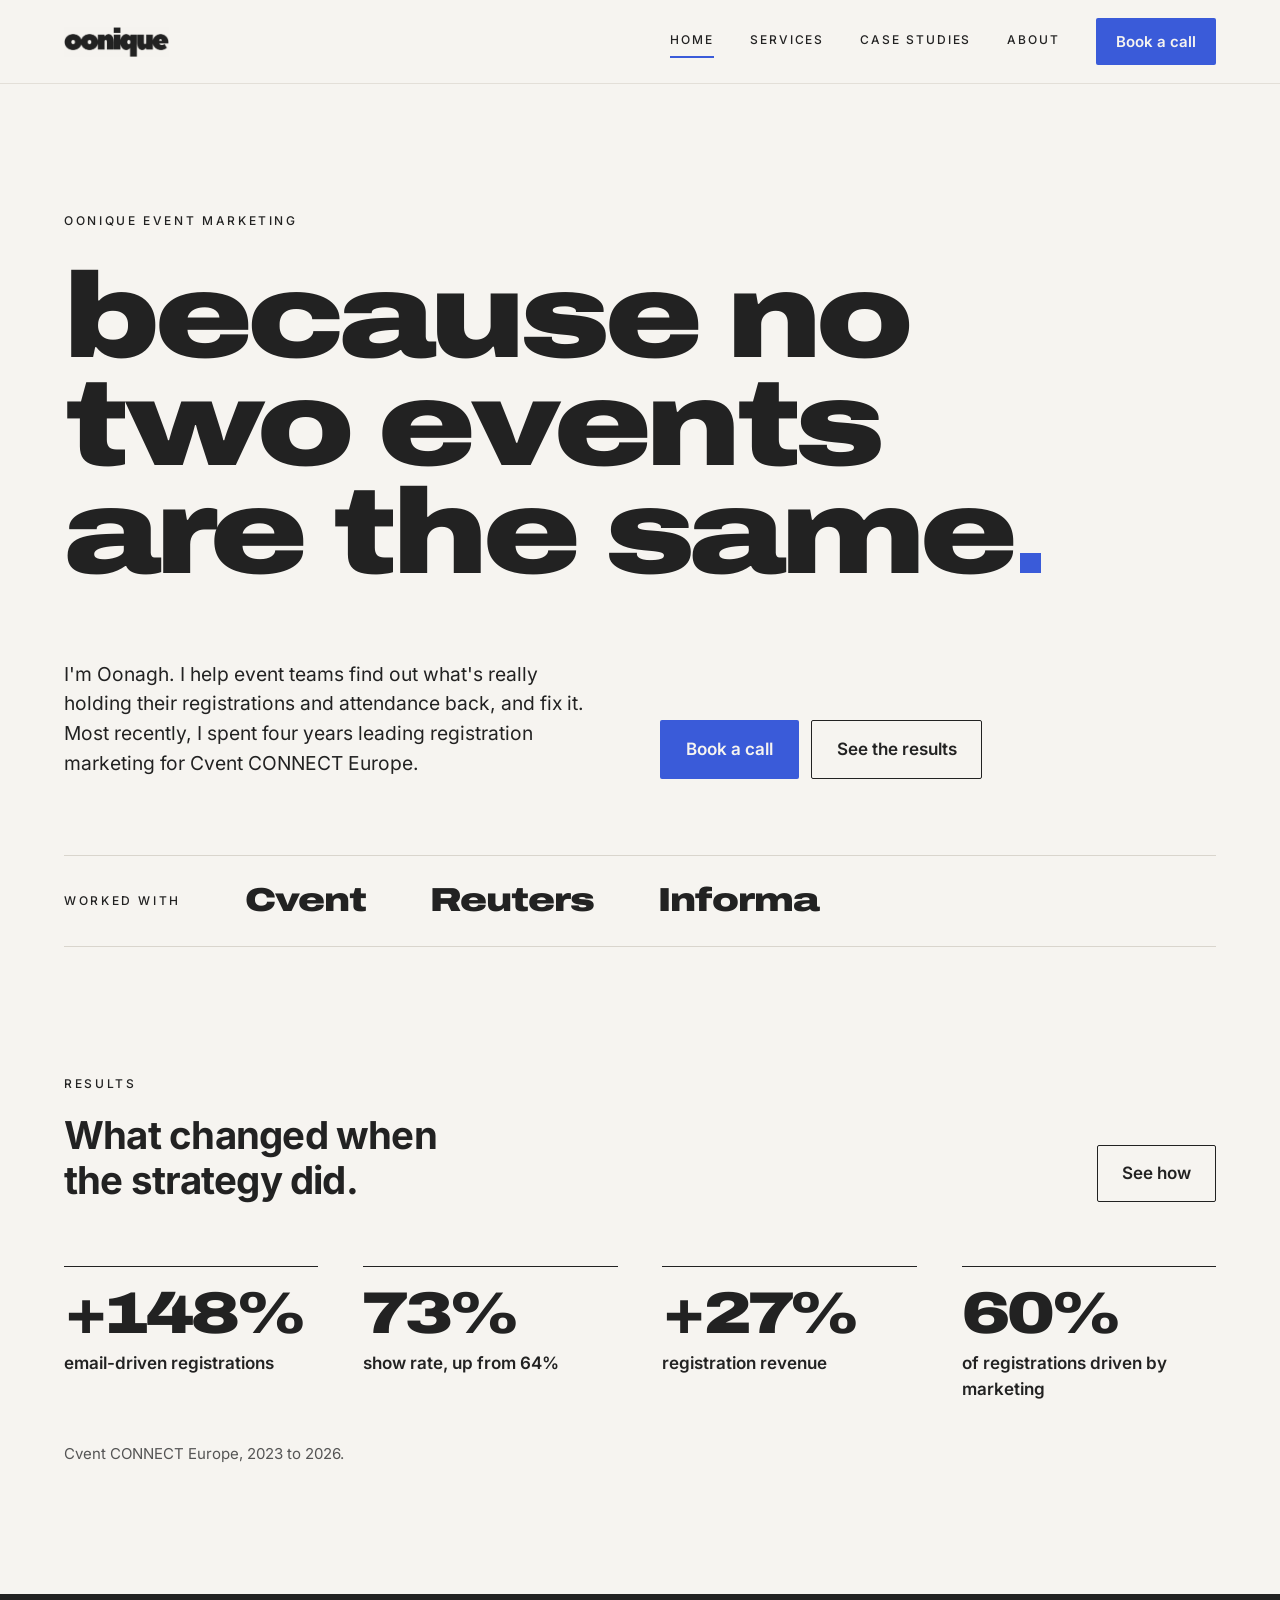
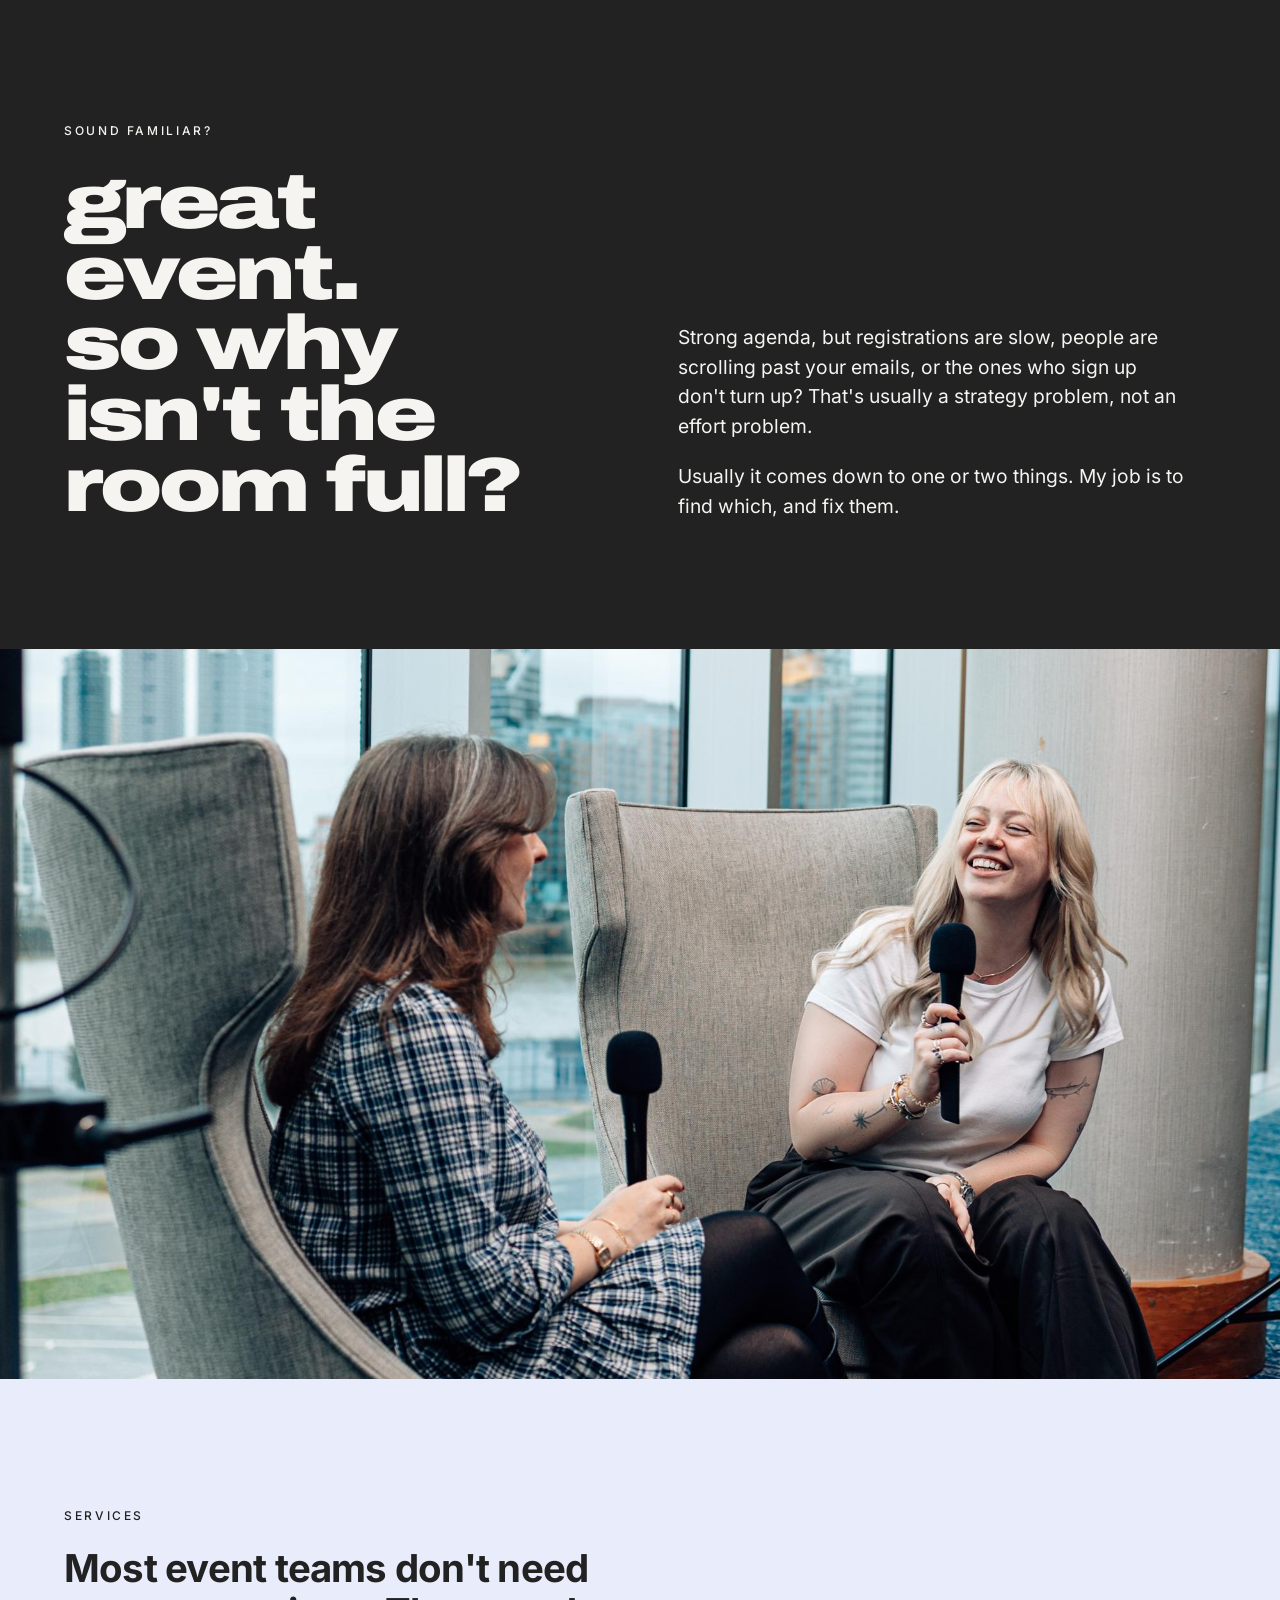
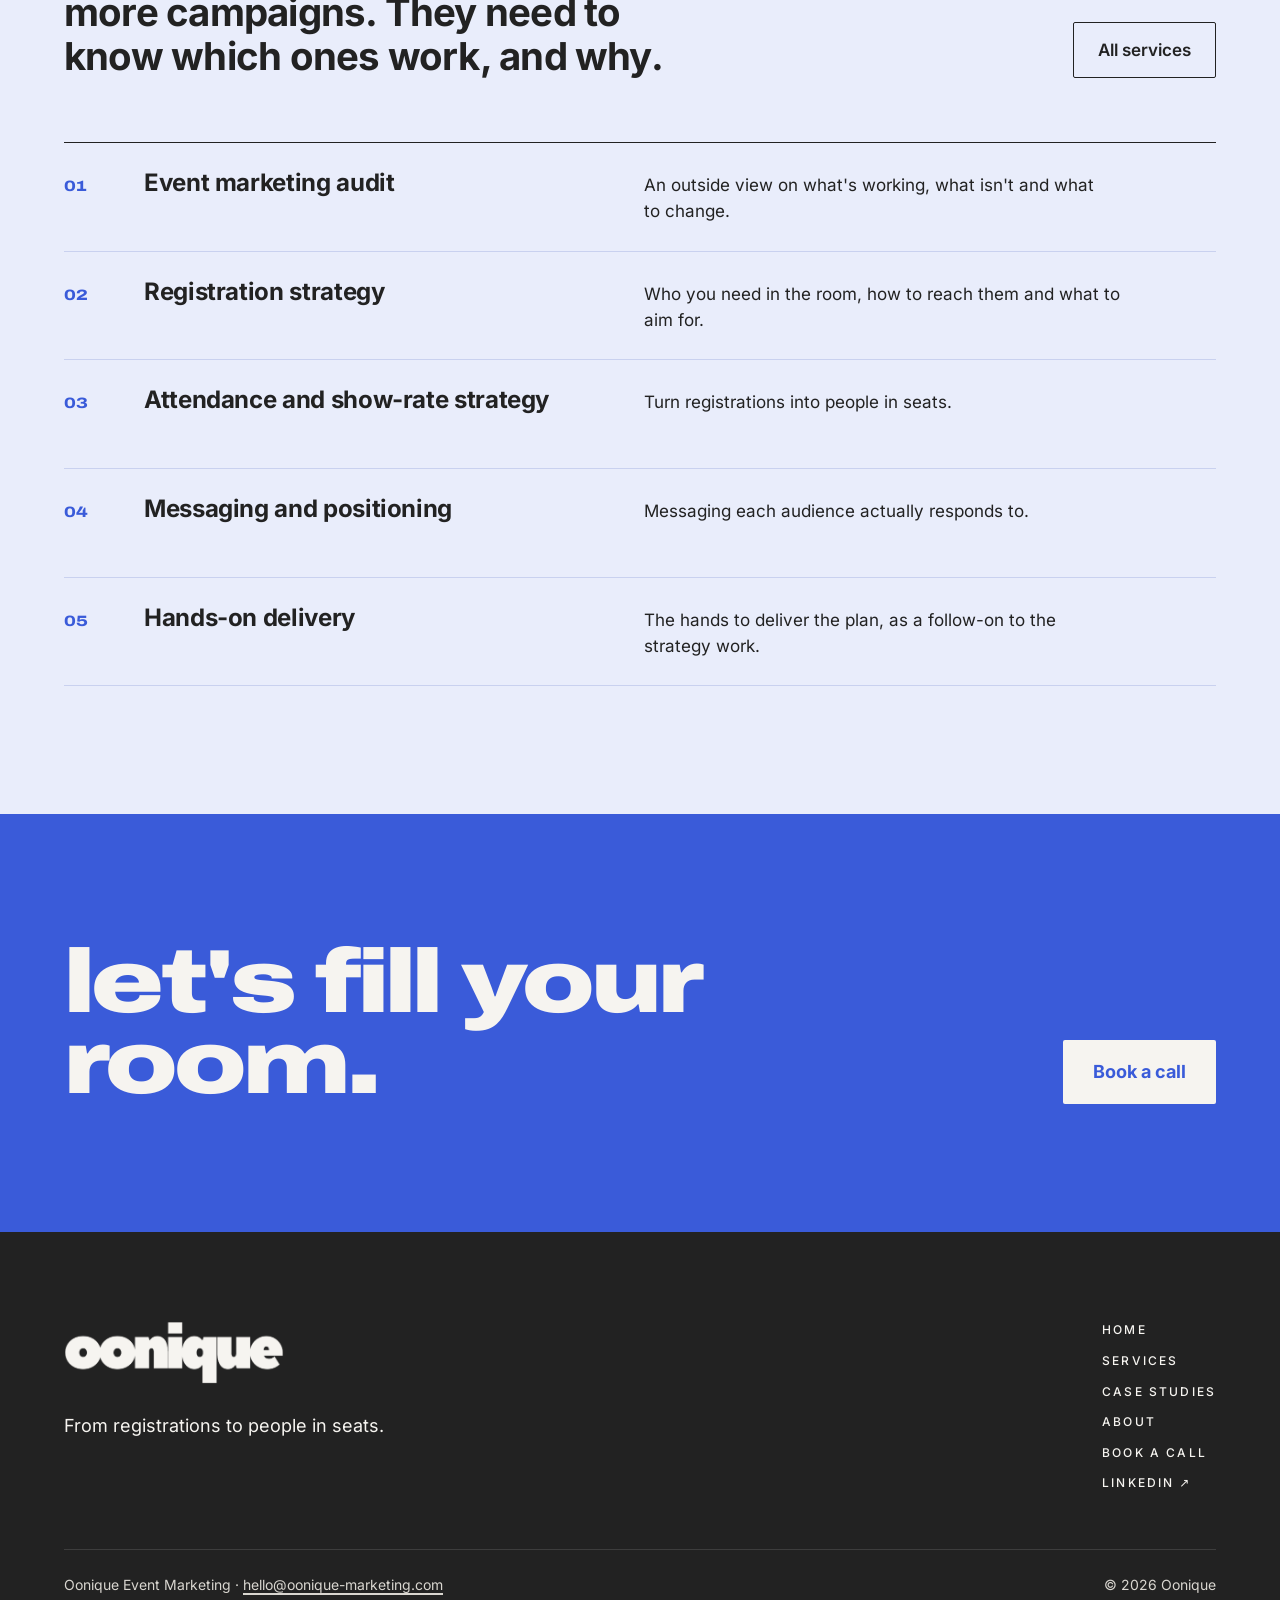
==== commit 5dc118c7: "Site clean-up: one job per page, less repetition" ====
--- a/index.html
+++ b/index.html
@@ -67,7 +67,7 @@
       "itemOffered": {
        "@type": "Service",
        "name": "Event marketing audit",
-       "description": "I review your messaging, channels, data and results, then give you clear recommendations. The fastest way to find out where registrations and attendance are leaking.",
+       "description": "I review your messaging, channels, data and results, then give you clear recommendations. The quickest way to know where to focus.",
        "provider": {
         "@id": "https://oonique-marketing.com/#business"
        }
@@ -100,7 +100,7 @@
       "itemOffered": {
        "@type": "Service",
        "name": "Messaging and positioning",
-       "description": "Generic messaging gets scrolled past. I help you say why your event matters to each group you need there, in words they respond to.",
+       "description": "One message for everyone usually lands with no one. I help you say why your event matters to each group you need there, in their words.",
        "provider": {
         "@id": "https://oonique-marketing.com/#business"
        }
@@ -142,14 +142,25 @@
     "Email marketing for events",
     "Event messaging and positioning",
     "B2B conference marketing",
-    "AI agents for marketing content",
+    "AI workflows and agents for event marketing",
     "Event video scripting and production"
    ],
-   "hasCredential": {
-    "@type": "EducationalOccupationalCredential",
-    "name": "Event Led Growth certification",
-    "dateCreated": "2026"
-   }
+   "hasCredential": [
+    {
+     "@type": "EducationalOccupationalCredential",
+     "name": "Event Led Growth certification",
+     "dateCreated": "2026"
+    },
+    {
+     "@type": "EducationalOccupationalCredential",
+     "name": "TQUK Level 2 Certificate in Event Planning",
+     "credentialCategory": "certificate",
+     "recognizedBy": {
+      "@type": "Organization",
+      "name": "TQUK"
+     }
+    }
+   ]
   },
   {
    "@type": "WebPage",
@@ -221,90 +232,30 @@
     <section class="wrap" style="padding-top:clamp(72px,10vw,140px);padding-bottom:clamp(72px,10vw,140px)">
       <div style="display:flex;justify-content:space-between;align-items:end;gap:32px;flex-wrap:wrap;margin-bottom:clamp(40px,5vw,64px)">
         <div style="max-width:640px">
-          <p class="eyebrow" style="margin:0 0 20px">Wins by year · Cvent CONNECT Europe</p>
-          <h2 style="margin:0;font-size:clamp(28px,3vw,40px);line-height:1.15;font-weight:700;letter-spacing:-0.02em;text-wrap:balance">What changed each year at Cvent's flagship European user conference, and why.</h2>
-        </div>
-        <a class="btn btn-outline" href="/case-studies" style="padding:14px 24px">Read the case studies</a>
-      </div>
-      <div style="border-top:1.5px solid #222222">
-          <article style="display:flex;flex-wrap:wrap;gap:clamp(20px,4vw,56px);padding:clamp(32px,4vw,56px) 0;border-bottom:1px solid #e3dfd8">
-            <div style="flex:0 0 220px;display:flex;flex-direction:column;gap:12px">
-              <h3 style="margin:0;font-family:Archivo,sans-serif;font-weight:900;font-stretch:125%;font-size:clamp(48px,5vw,72px);line-height:0.85;letter-spacing:-0.05em;color:#3a5bd9">2026</h3>
-              <p class="eyebrow" style="margin:0;letter-spacing:0.18em">Rethinking free passes</p>
-            </div>
-            <div style="flex:1 1 520px;min-width:0;display:grid;grid-template-columns:repeat(auto-fit,minmax(min(100%,240px),1fr));gap:clamp(28px,3.5vw,48px)">
-              <div style="display:flex;flex-direction:column;gap:12px">
-                <p style="margin:0;font-family:Archivo,sans-serif;font-weight:900;font-stretch:125%;font-size:clamp(40px,3.4vw,52px);line-height:0.9;letter-spacing:-0.04em;white-space:nowrap">73%</p>
-                <p style="margin:0;font-weight:600;max-width:30ch;text-wrap:pretty">in-person show rate, up from 64%</p>
-                <p style="margin:0;max-width:36ch;text-wrap:pretty"><span style="font-size:12px;font-weight:500;letter-spacing:0.18em;text-transform:uppercase;color:#3a5bd9;margin-right:8px">Why</span>Free passes had a 37% no-show rate, so I helped drive a cut to complimentary passes.</p>
-              </div>
-              <div style="display:flex;flex-direction:column;gap:12px">
-                <p style="margin:0;font-family:Archivo,sans-serif;font-weight:900;font-stretch:125%;font-size:clamp(40px,3.4vw,52px);line-height:0.9;letter-spacing:-0.04em;white-space:nowrap">+27%</p>
-                <p style="margin:0;font-weight:600;max-width:30ch;text-wrap:pretty">registration revenue, with the room just as full</p>
-                <p style="margin:0;max-width:36ch;text-wrap:pretty"><span style="font-size:12px;font-weight:500;letter-spacing:0.18em;text-transform:uppercase;color:#3a5bd9;margin-right:8px">Why</span>Fewer free passes meant more paid registrations, without losing attendance.</p>
-              </div>
-              <div style="display:flex;flex-direction:column;gap:12px">
-                <p style="margin:0;font-family:Archivo,sans-serif;font-weight:900;font-stretch:125%;font-size:clamp(40px,3.4vw,52px);line-height:0.9;letter-spacing:-0.04em;white-space:nowrap">152%</p>
-                <p style="margin:0;font-weight:600;max-width:30ch;text-wrap:pretty">of the marketing-driven in-person registration goal</p>
-                <p style="margin:0;max-width:36ch;text-wrap:pretty"><span style="font-size:12px;font-weight:500;letter-spacing:0.18em;text-transform:uppercase;color:#3a5bd9;margin-right:8px">Why</span>Segmented campaigns aimed at the people most likely to pay and turn up.</p>
-              </div>
-            </div>
-          </article>
-          <article style="display:flex;flex-wrap:wrap;gap:clamp(20px,4vw,56px);padding:clamp(32px,4vw,56px) 0;border-bottom:1px solid #e3dfd8">
-            <div style="flex:0 0 220px;display:flex;flex-direction:column;gap:12px">
-              <h3 style="margin:0;font-family:Archivo,sans-serif;font-weight:900;font-stretch:125%;font-size:clamp(48px,5vw,72px);line-height:0.85;letter-spacing:-0.05em;color:#3a5bd9">2025</h3>
-              <p class="eyebrow" style="margin:0;letter-spacing:0.18em">A new tone of voice</p>
-            </div>
-            <div style="flex:1 1 520px;min-width:0;display:grid;grid-template-columns:repeat(auto-fit,minmax(min(100%,240px),1fr));gap:clamp(28px,3.5vw,48px)">
-              <div style="display:flex;flex-direction:column;gap:12px">
-                <p style="margin:0;font-family:Archivo,sans-serif;font-weight:900;font-stretch:125%;font-size:clamp(40px,3.4vw,52px);line-height:0.9;letter-spacing:-0.04em;white-space:nowrap">+148%</p>
-                <p style="margin:0;font-weight:600;max-width:30ch;text-wrap:pretty">email-driven registrations</p>
-                <p style="margin:0;max-width:36ch;text-wrap:pretty"><span style="font-size:12px;font-weight:500;letter-spacing:0.18em;text-transform:uppercase;color:#3a5bd9;margin-right:8px">Why</span>I created a new tone of voice, then built an AI agent to produce personalised, on-brand emails for each audience by role, sector, and client or prospect.</p>
-              </div>
-              <div style="display:flex;flex-direction:column;gap:12px">
-                <p style="margin:0;font-family:Archivo,sans-serif;font-weight:900;font-stretch:125%;font-size:clamp(40px,3.4vw,52px);line-height:0.9;letter-spacing:-0.04em;white-space:nowrap">+21%</p>
-                <p style="margin:0;font-weight:600;max-width:30ch;text-wrap:pretty">marketing-driven in-person registrations, against 17% growth for the event overall</p>
-                <p style="margin:0;max-width:36ch;text-wrap:pretty"><span style="font-size:12px;font-weight:500;letter-spacing:0.18em;text-transform:uppercase;color:#3a5bd9;margin-right:8px">Why</span>The new voice ran across every channel, so marketing drove the growth rather than just benefiting from it.</p>
-              </div>
-            </div>
-          </article>
-          <article style="display:flex;flex-wrap:wrap;gap:clamp(20px,4vw,56px);padding:clamp(32px,4vw,56px) 0;border-bottom:1px solid #e3dfd8">
-            <div style="flex:0 0 220px;display:flex;flex-direction:column;gap:12px">
-              <h3 style="margin:0;font-family:Archivo,sans-serif;font-weight:900;font-stretch:125%;font-size:clamp(48px,5vw,72px);line-height:0.85;letter-spacing:-0.05em;color:#3a5bd9">2024</h3>
-              <p class="eyebrow" style="margin:0;letter-spacing:0.18em">Marketing-led registrations</p>
-            </div>
-            <div style="flex:1 1 520px;min-width:0;display:grid;grid-template-columns:repeat(auto-fit,minmax(min(100%,240px),1fr));gap:clamp(28px,3.5vw,48px)">
-              <div style="display:flex;flex-direction:column;gap:12px">
-                <p style="margin:0;font-family:Archivo,sans-serif;font-weight:900;font-stretch:125%;font-size:clamp(40px,3.4vw,52px);line-height:0.9;letter-spacing:-0.04em;white-space:nowrap">60%</p>
-                <p style="margin:0;font-weight:600;max-width:30ch;text-wrap:pretty">of all registrations came through marketing, a share held every year since</p>
-                <p style="margin:0;max-width:36ch;text-wrap:pretty"><span style="font-size:12px;font-weight:500;letter-spacing:0.18em;text-transform:uppercase;color:#3a5bd9;margin-right:8px">Why</span>A single integrated plan connecting campaigns, data, sales and partners.</p>
-              </div>
-              <div style="display:flex;flex-direction:column;gap:12px">
-                <p style="margin:0;font-family:Archivo,sans-serif;font-weight:900;font-stretch:125%;font-size:clamp(40px,3.4vw,52px);line-height:0.9;letter-spacing:-0.04em;white-space:nowrap">+163%</p>
-                <p style="margin:0;font-weight:600;max-width:30ch;text-wrap:pretty">organic social engagement year-on-year, with video views up 203%</p>
-                <p style="margin:0;max-width:36ch;text-wrap:pretty"><span style="font-size:12px;font-weight:500;letter-spacing:0.18em;text-transform:uppercase;color:#3a5bd9;margin-right:8px">Why</span>We moved social to video-first, and the videos I scripted and filmed were among the top performers.</p>
-              </div>
-            </div>
-          </article>
-          <article style="display:flex;flex-wrap:wrap;gap:clamp(20px,4vw,56px);padding:clamp(32px,4vw,56px) 0;border-bottom:1px solid #e3dfd8">
-            <div style="flex:0 0 220px;display:flex;flex-direction:column;gap:12px">
-              <h3 style="margin:0;font-family:Archivo,sans-serif;font-weight:900;font-stretch:125%;font-size:clamp(48px,5vw,72px);line-height:0.85;letter-spacing:-0.05em;color:#3a5bd9">2023</h3>
-              <p class="eyebrow" style="margin:0;letter-spacing:0.18em">Bringing people back</p>
-            </div>
-            <div style="flex:1 1 520px;min-width:0;display:grid;grid-template-columns:repeat(auto-fit,minmax(min(100%,240px),1fr));gap:clamp(28px,3.5vw,48px)">
-              <div style="display:flex;flex-direction:column;gap:12px">
-                <p style="margin:0;font-family:Archivo,sans-serif;font-weight:900;font-stretch:125%;font-size:clamp(40px,3.4vw,52px);line-height:0.9;letter-spacing:-0.04em;white-space:nowrap">1,248</p>
-                <p style="margin:0;font-weight:600;max-width:30ch;text-wrap:pretty">in-person attendees, the largest CONNECT Europe ever</p>
-                <p style="margin:0;max-width:36ch;text-wrap:pretty"><span style="font-size:12px;font-weight:500;letter-spacing:0.18em;text-transform:uppercase;color:#3a5bd9;margin-right:8px">Why</span>A full retention strategy to win back past attendees, helped by the post-pandemic return to in-person events.</p>
-              </div>
-              <div style="display:flex;flex-direction:column;gap:12px">
-                <p style="margin:0;font-family:Archivo,sans-serif;font-weight:900;font-stretch:125%;font-size:clamp(40px,3.4vw,52px);line-height:0.9;letter-spacing:-0.04em;white-space:nowrap">+39%</p>
-                <p style="margin:0;font-weight:600;max-width:30ch;text-wrap:pretty">in-person registrations, from 1,230 to 1,704</p>
-                <p style="margin:0;max-width:36ch;text-wrap:pretty"><span style="font-size:12px;font-weight:500;letter-spacing:0.18em;text-transform:uppercase;color:#3a5bd9;margin-right:8px">Why</span>New tactics including a ‘convince your boss’ email, abandoned-registrant retargeting and the Road to CONNECT video series.</p>
-              </div>
-            </div>
-          </article>
-      </div>
+          <p class="eyebrow" style="margin:0 0 20px">Results</p>
+          <h2 style="margin:0;font-size:clamp(28px,3vw,40px);line-height:1.15;font-weight:700;letter-spacing:-0.02em;text-wrap:balance">What changed when the strategy did.</h2>
+        </div>
+        <a class="btn btn-outline" href="/case-studies" style="padding:14px 24px">See how</a>
+      </div>
+      <div style="display:grid;grid-template-columns:repeat(auto-fit,minmax(min(100%,220px),1fr));gap:clamp(28px,3.5vw,48px)">
+          <div style="display:flex;flex-direction:column;gap:10px;border-top:1.5px solid #222222;padding-top:20px">
+            <p style="margin:0;font-family:Archivo,sans-serif;font-weight:900;font-stretch:125%;font-size:clamp(44px,4.6vw,68px);line-height:0.9;letter-spacing:-0.045em;white-space:nowrap">+148%</p>
+            <p style="margin:0;font-weight:600;max-width:24ch">email-driven registrations</p>
+          </div>
+          <div style="display:flex;flex-direction:column;gap:10px;border-top:1.5px solid #222222;padding-top:20px">
+            <p style="margin:0;font-family:Archivo,sans-serif;font-weight:900;font-stretch:125%;font-size:clamp(44px,4.6vw,68px);line-height:0.9;letter-spacing:-0.045em;white-space:nowrap">73%</p>
+            <p style="margin:0;font-weight:600;max-width:24ch">show rate, up from 64%</p>
+          </div>
+          <div style="display:flex;flex-direction:column;gap:10px;border-top:1.5px solid #222222;padding-top:20px">
+            <p style="margin:0;font-family:Archivo,sans-serif;font-weight:900;font-stretch:125%;font-size:clamp(44px,4.6vw,68px);line-height:0.9;letter-spacing:-0.045em;white-space:nowrap">+27%</p>
+            <p style="margin:0;font-weight:600;max-width:24ch">registration revenue</p>
+          </div>
+          <div style="display:flex;flex-direction:column;gap:10px;border-top:1.5px solid #222222;padding-top:20px">
+            <p style="margin:0;font-family:Archivo,sans-serif;font-weight:900;font-stretch:125%;font-size:clamp(44px,4.6vw,68px);line-height:0.9;letter-spacing:-0.045em;white-space:nowrap">60%</p>
+            <p style="margin:0;font-weight:600;max-width:24ch">of registrations driven by marketing</p>
+          </div>
+      </div>
+      <p style="margin:clamp(28px,3.5vw,40px) 0 0;font-size:15px;color:#555">Cvent CONNECT Europe, 2023 to 2026.</p>
     </section>
 
     <section style="background:#222222;color:#f6f4f0">
@@ -315,7 +266,7 @@
         </div>
         <div style="display:flex;flex-direction:column;gap:20px;max-width:44ch;font-size:clamp(18px,1.5vw,20px)">
           <p style="margin:0;text-wrap:pretty">Strong agenda, but registrations are slow, people are scrolling past your emails, or the ones who sign up don't turn up? That's usually a strategy problem, not an effort problem.</p>
-          <p style="margin:0;text-wrap:pretty">I find where your registrations and attendance are leaking, and show you how to fix it.</p>
+          <p style="margin:0;text-wrap:pretty">Usually it comes down to one or two things. My job is to find which, and fix them.</p>
         </div>
       </div>
     </section>
@@ -352,7 +303,7 @@
             <div style="display:grid;grid-template-columns:56px minmax(0,1fr) minmax(0,1.2fr);gap:24px;padding:26px 0;border-bottom:1px solid #c9d1ef;align-items:baseline">
               <span style="font-family:Archivo,sans-serif;font-weight:800;font-stretch:125%;color:#3a5bd9;font-size:15px">04</span>
               <h3 style="margin:0;font-size:clamp(19px,1.9vw,24px);font-weight:700;letter-spacing:-0.015em;line-height:1.2">Messaging and positioning</h3>
-              <p style="margin:0;max-width:46ch;text-wrap:pretty;min-height:3.1em">Segment-specific messaging that makes people stop scrolling.</p>
+              <p style="margin:0;max-width:46ch;text-wrap:pretty;min-height:3.1em">Messaging each audience actually responds to.</p>
             </div>
             <div style="display:grid;grid-template-columns:56px minmax(0,1fr) minmax(0,1.2fr);gap:24px;padding:26px 0;border-bottom:1px solid #c9d1ef;align-items:baseline">
               <span style="font-family:Archivo,sans-serif;font-weight:800;font-stretch:125%;color:#3a5bd9;font-size:15px">05</span>
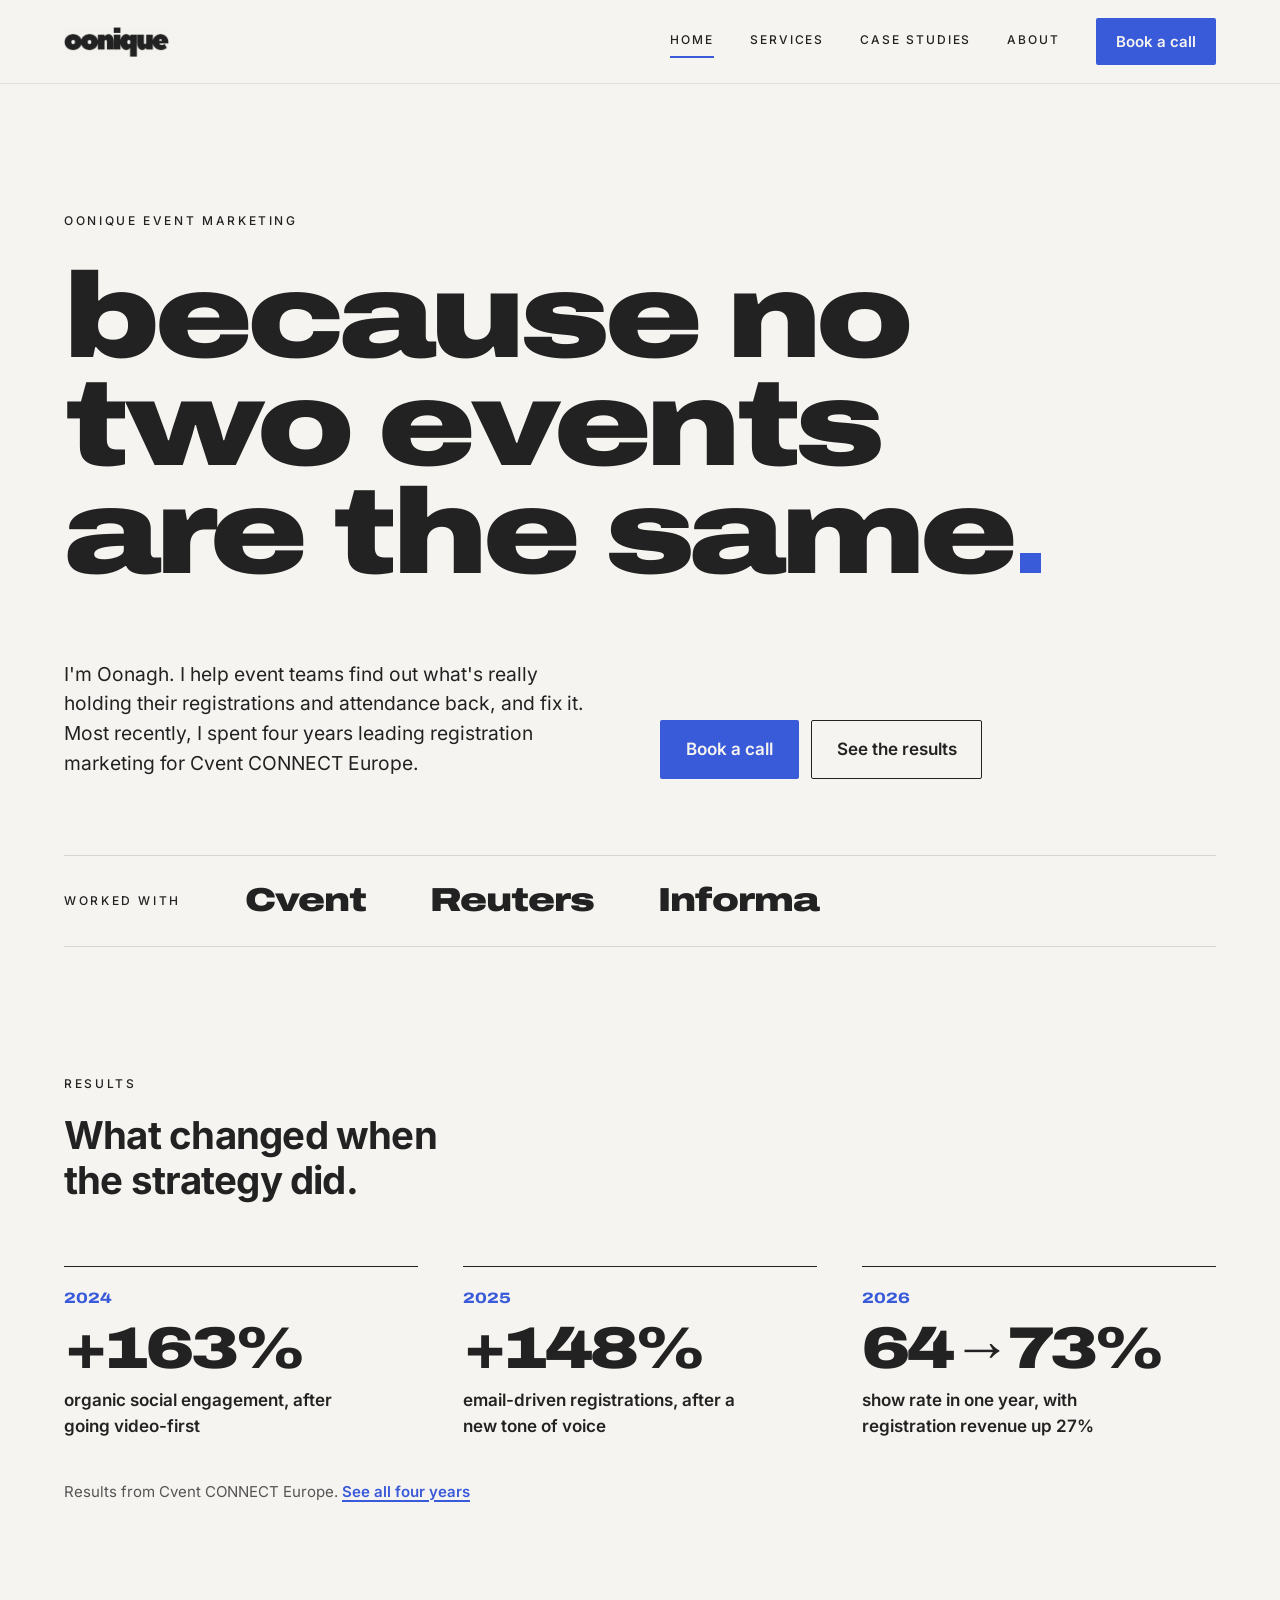
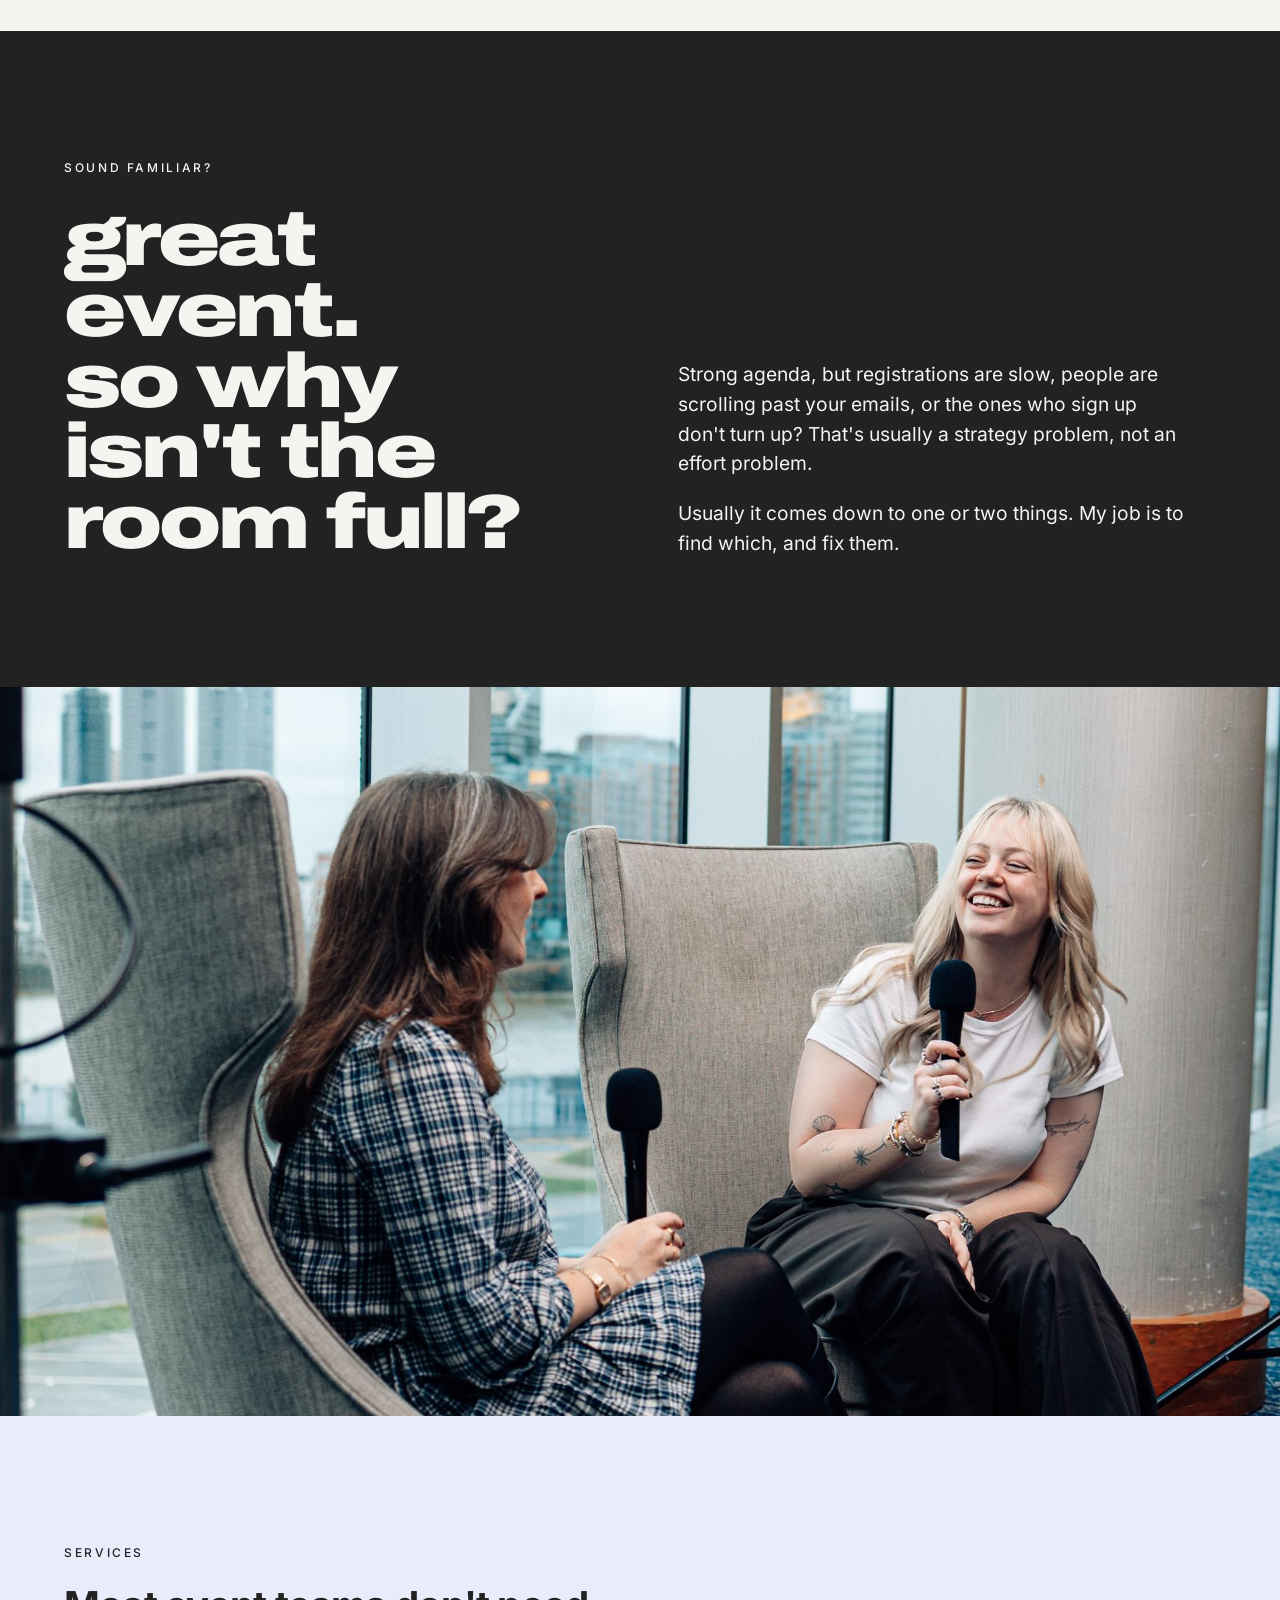
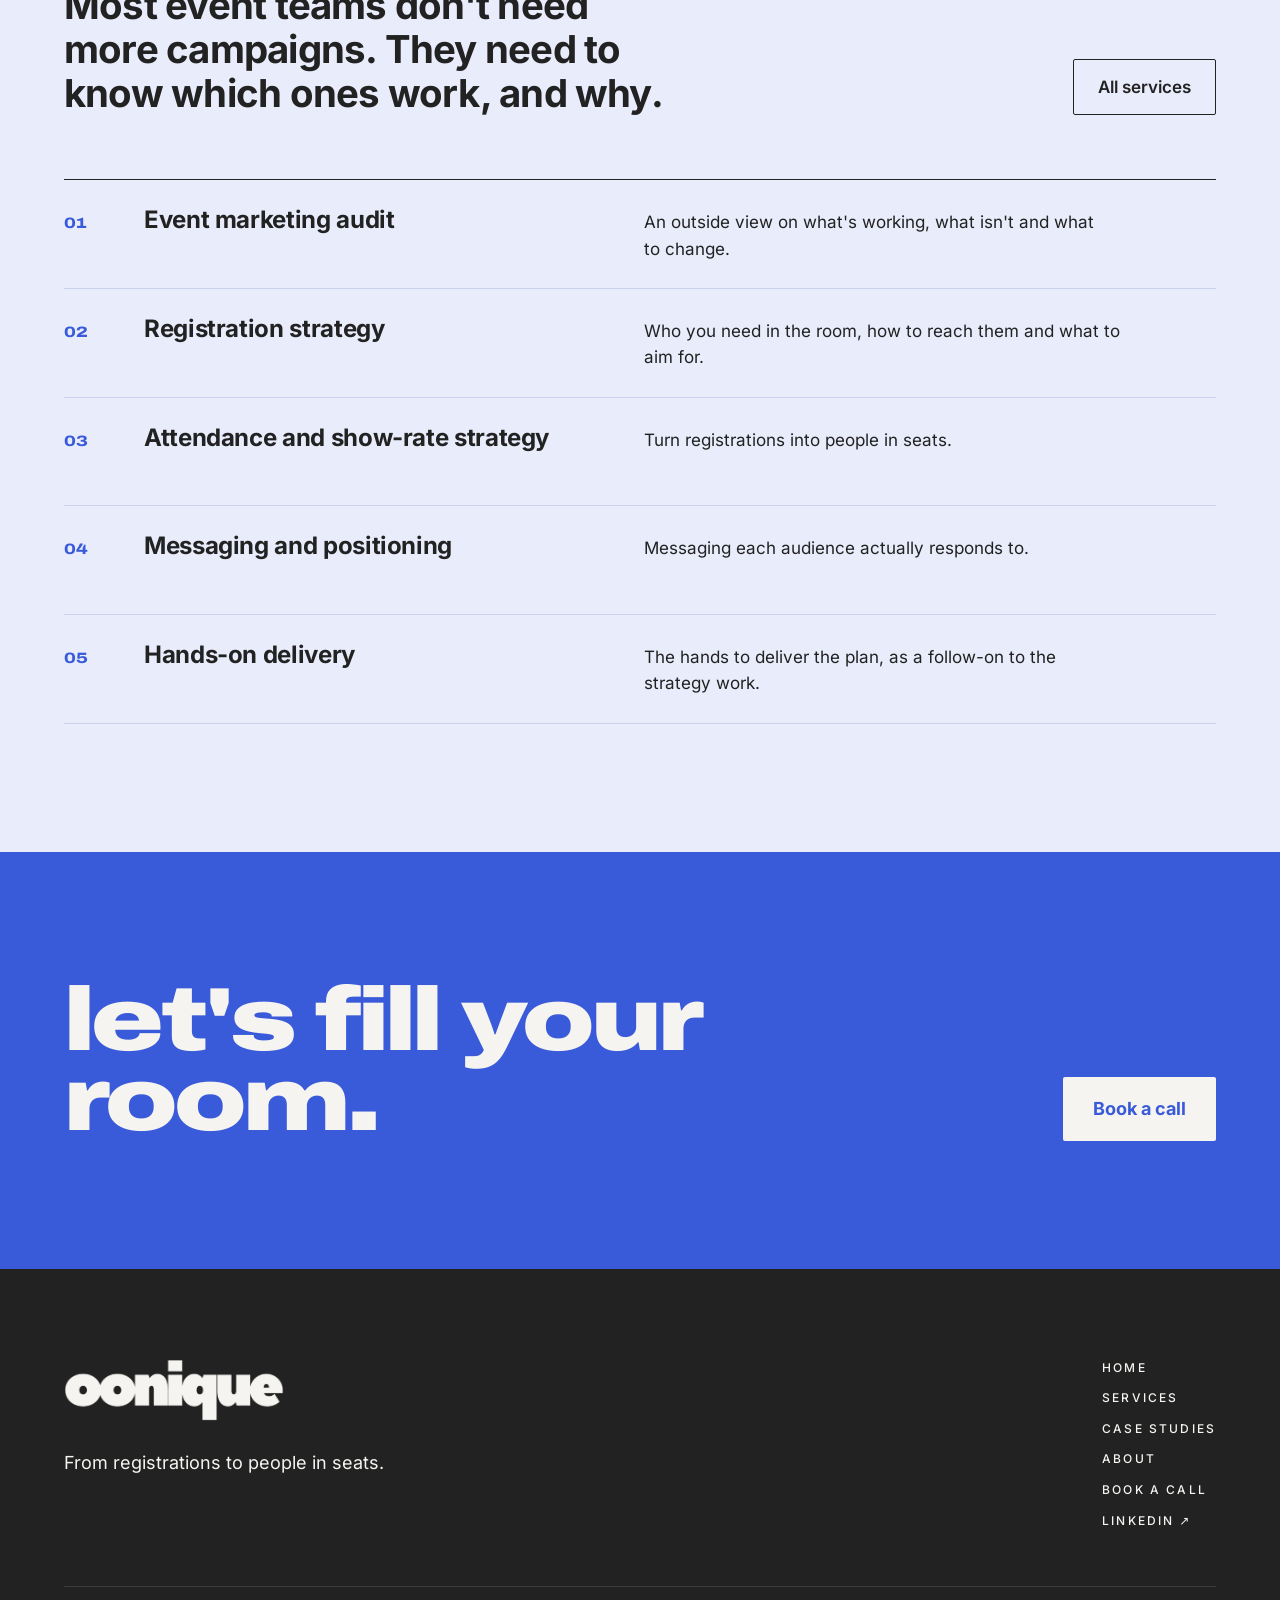
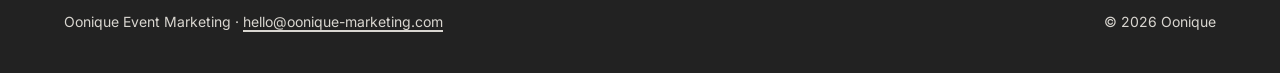
==== commit c3edc0c1: "Homepage results: one labelled number per year" ====
--- a/index.html
+++ b/index.html
@@ -235,27 +235,25 @@
           <p class="eyebrow" style="margin:0 0 20px">Results</p>
           <h2 style="margin:0;font-size:clamp(28px,3vw,40px);line-height:1.15;font-weight:700;letter-spacing:-0.02em;text-wrap:balance">What changed when the strategy did.</h2>
         </div>
-        <a class="btn btn-outline" href="/case-studies" style="padding:14px 24px">See how</a>
-      </div>
-      <div style="display:grid;grid-template-columns:repeat(auto-fit,minmax(min(100%,220px),1fr));gap:clamp(28px,3.5vw,48px)">
-          <div style="display:flex;flex-direction:column;gap:10px;border-top:1.5px solid #222222;padding-top:20px">
+      </div>
+      <div style="display:grid;grid-template-columns:repeat(auto-fit,minmax(min(100%,260px),1fr));gap:clamp(28px,3.5vw,48px)">
+          <div style="display:flex;flex-direction:column;gap:12px;border-top:1.5px solid #222222;padding-top:20px">
+            <span style="font-family:Archivo,sans-serif;font-weight:800;font-stretch:125%;color:#3a5bd9;font-size:15px">2024</span>
+            <p style="margin:0;font-family:Archivo,sans-serif;font-weight:900;font-stretch:125%;font-size:clamp(44px,4.6vw,68px);line-height:0.9;letter-spacing:-0.045em;white-space:nowrap">+163%</p>
+            <p style="margin:0;font-weight:600;max-width:26ch;text-wrap:pretty">organic social engagement, after going video-first</p>
+          </div>
+          <div style="display:flex;flex-direction:column;gap:12px;border-top:1.5px solid #222222;padding-top:20px">
+            <span style="font-family:Archivo,sans-serif;font-weight:800;font-stretch:125%;color:#3a5bd9;font-size:15px">2025</span>
             <p style="margin:0;font-family:Archivo,sans-serif;font-weight:900;font-stretch:125%;font-size:clamp(44px,4.6vw,68px);line-height:0.9;letter-spacing:-0.045em;white-space:nowrap">+148%</p>
-            <p style="margin:0;font-weight:600;max-width:24ch">email-driven registrations</p>
+            <p style="margin:0;font-weight:600;max-width:26ch;text-wrap:pretty">email-driven registrations, after a new tone of voice</p>
           </div>
-          <div style="display:flex;flex-direction:column;gap:10px;border-top:1.5px solid #222222;padding-top:20px">
-            <p style="margin:0;font-family:Archivo,sans-serif;font-weight:900;font-stretch:125%;font-size:clamp(44px,4.6vw,68px);line-height:0.9;letter-spacing:-0.045em;white-space:nowrap">73%</p>
-            <p style="margin:0;font-weight:600;max-width:24ch">show rate, up from 64%</p>
+          <div style="display:flex;flex-direction:column;gap:12px;border-top:1.5px solid #222222;padding-top:20px">
+            <span style="font-family:Archivo,sans-serif;font-weight:800;font-stretch:125%;color:#3a5bd9;font-size:15px">2026</span>
+            <p style="margin:0;font-family:Archivo,sans-serif;font-weight:900;font-stretch:125%;font-size:clamp(44px,4.6vw,68px);line-height:0.9;letter-spacing:-0.045em;white-space:nowrap">64→73%</p>
+            <p style="margin:0;font-weight:600;max-width:26ch;text-wrap:pretty">show rate in one year, with registration revenue up 27%</p>
           </div>
-          <div style="display:flex;flex-direction:column;gap:10px;border-top:1.5px solid #222222;padding-top:20px">
-            <p style="margin:0;font-family:Archivo,sans-serif;font-weight:900;font-stretch:125%;font-size:clamp(44px,4.6vw,68px);line-height:0.9;letter-spacing:-0.045em;white-space:nowrap">+27%</p>
-            <p style="margin:0;font-weight:600;max-width:24ch">registration revenue</p>
-          </div>
-          <div style="display:flex;flex-direction:column;gap:10px;border-top:1.5px solid #222222;padding-top:20px">
-            <p style="margin:0;font-family:Archivo,sans-serif;font-weight:900;font-stretch:125%;font-size:clamp(44px,4.6vw,68px);line-height:0.9;letter-spacing:-0.045em;white-space:nowrap">60%</p>
-            <p style="margin:0;font-weight:600;max-width:24ch">of registrations driven by marketing</p>
-          </div>
-      </div>
-      <p style="margin:clamp(28px,3.5vw,40px) 0 0;font-size:15px;color:#555">Cvent CONNECT Europe, 2023 to 2026.</p>
+      </div>
+      <p style="margin:clamp(28px,3.5vw,40px) 0 0;font-size:15px;color:#555">Results from Cvent CONNECT Europe. <a href="/case-studies#year-by-year" style="font-weight:600">See all four years</a></p>
     </section>
 
     <section style="background:#222222;color:#f6f4f0">
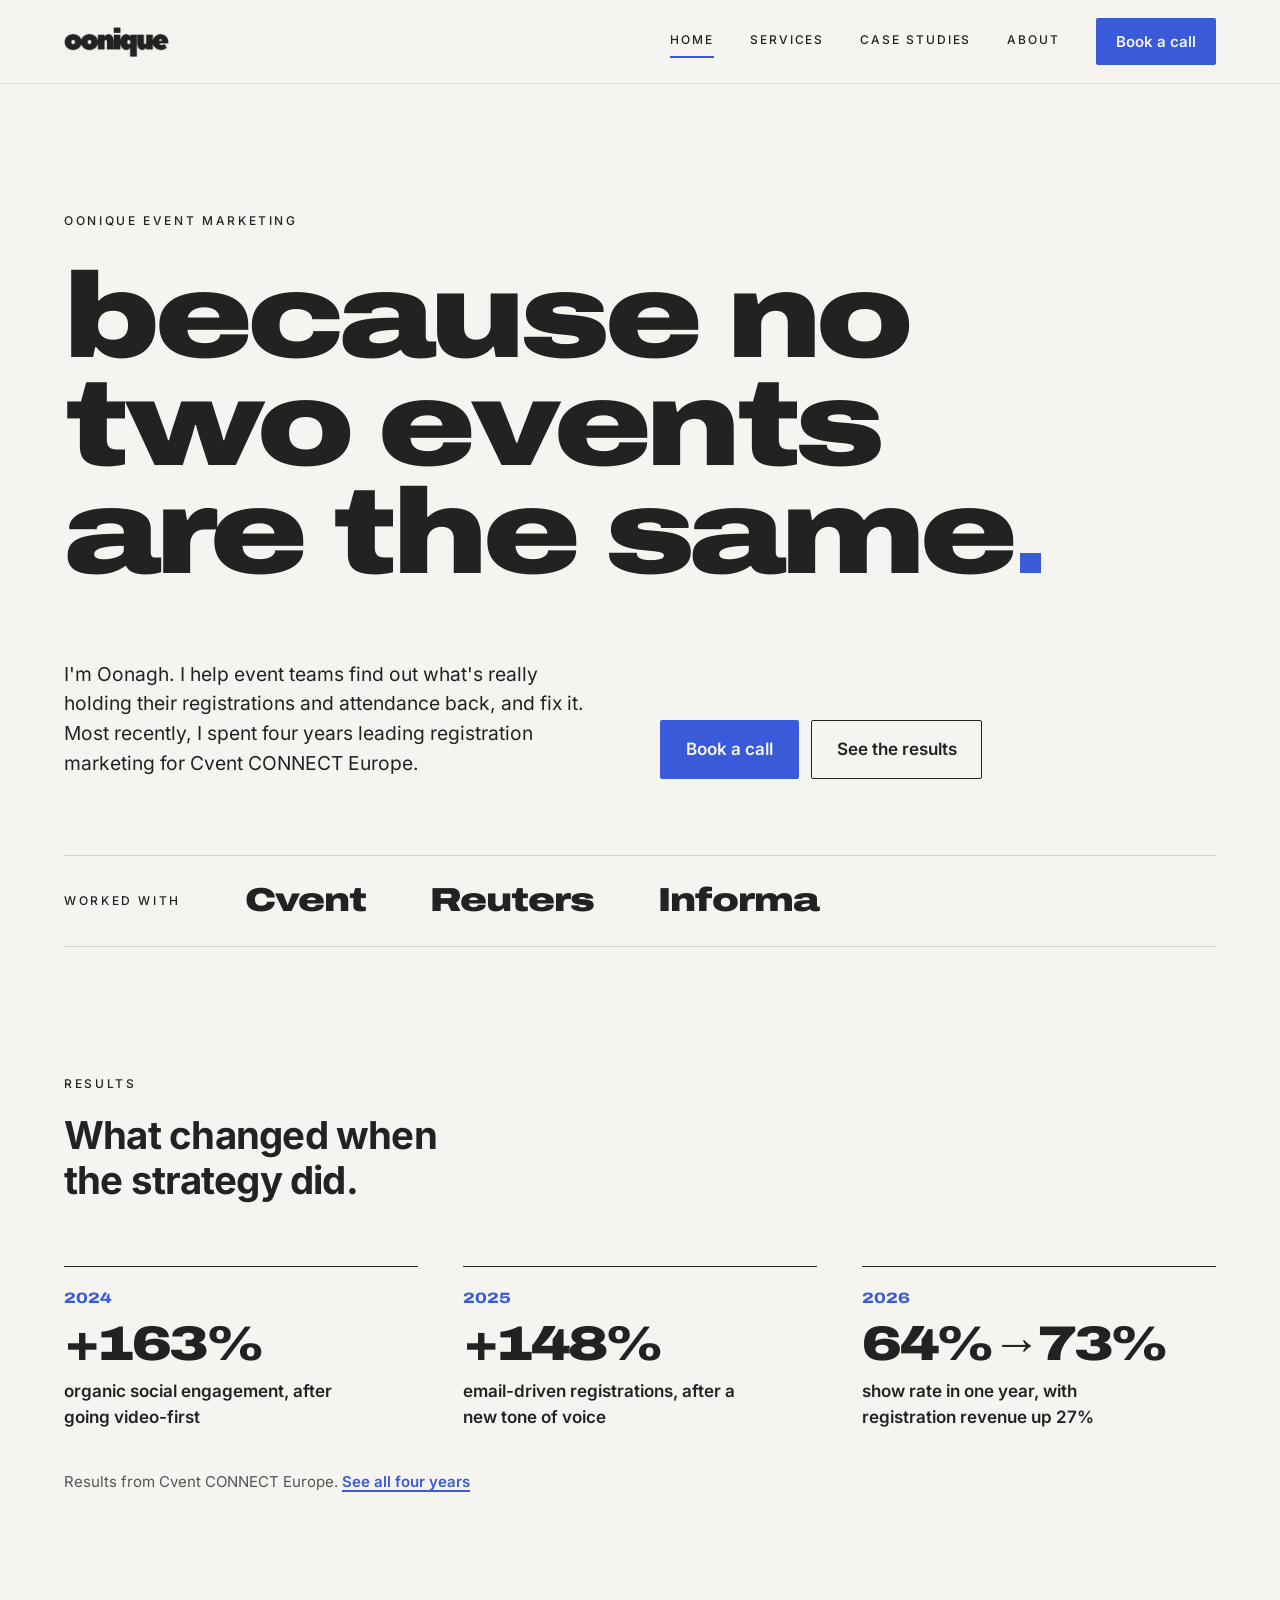
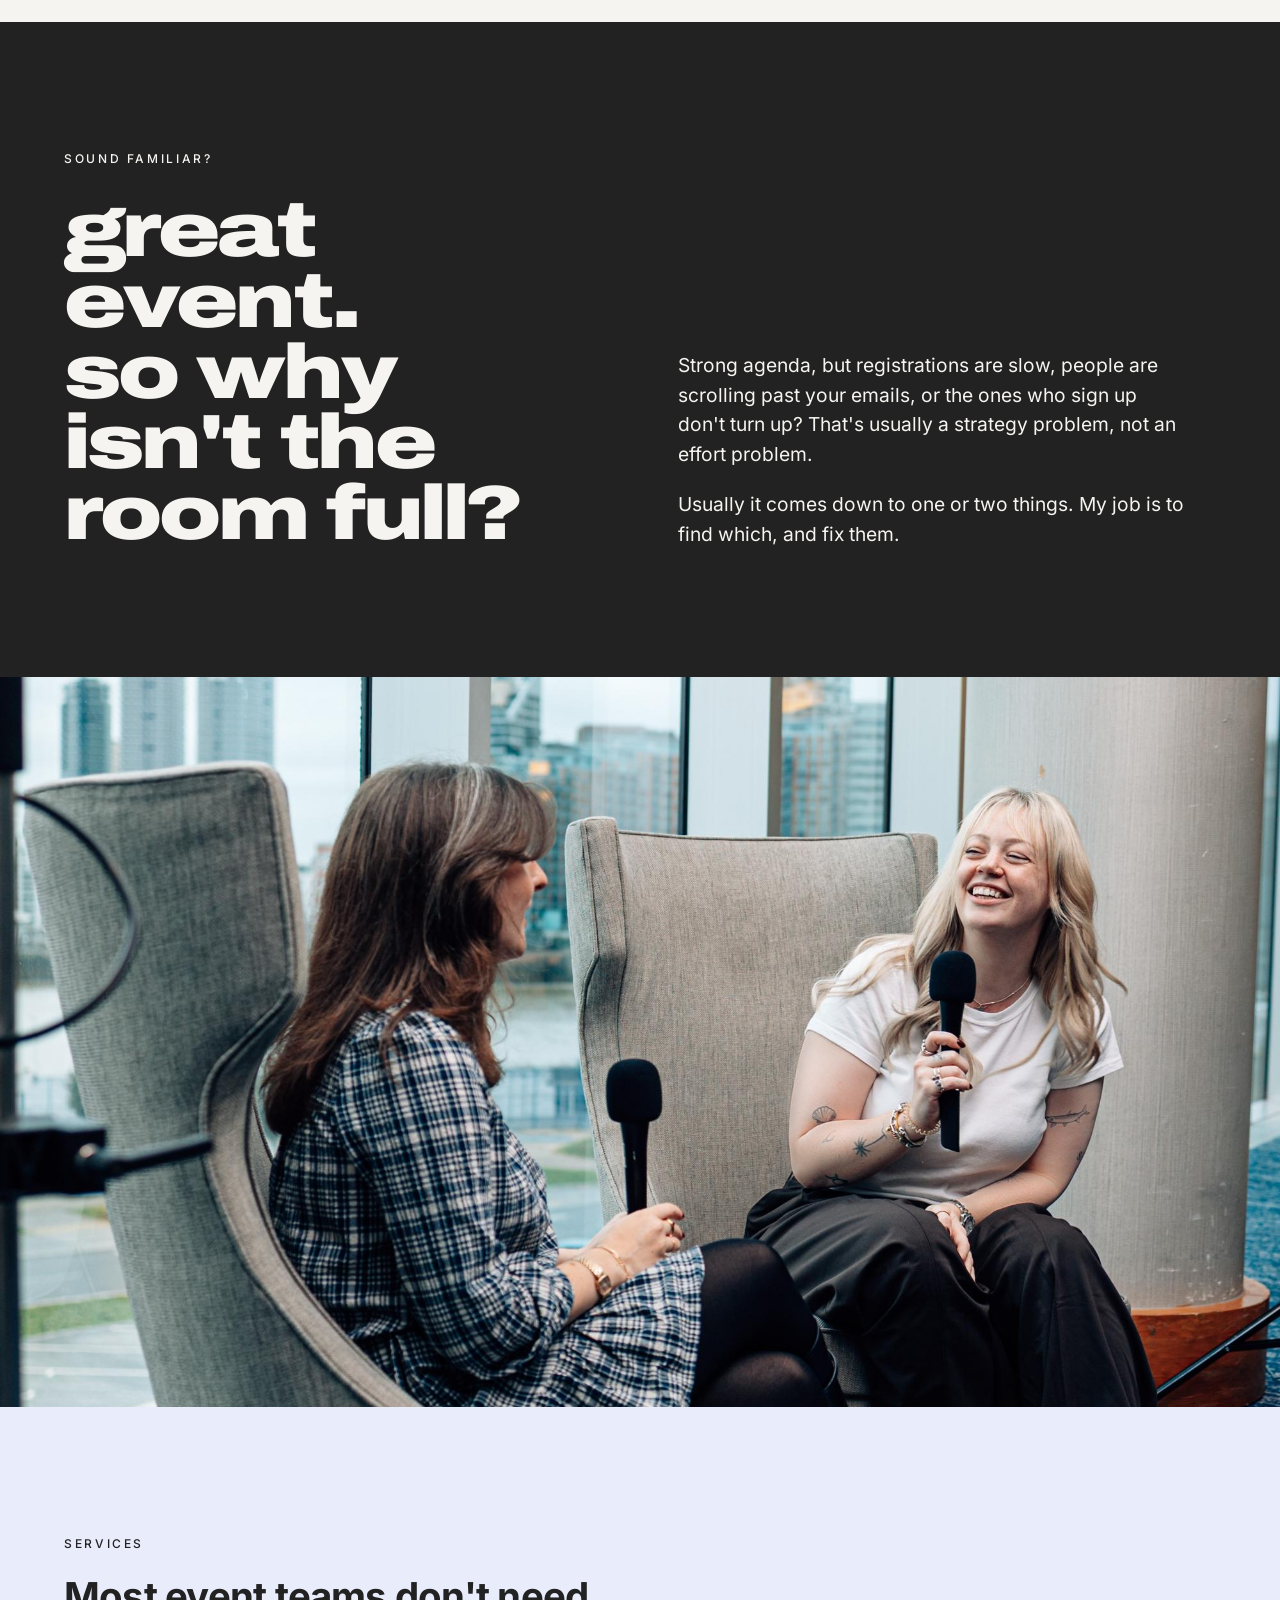
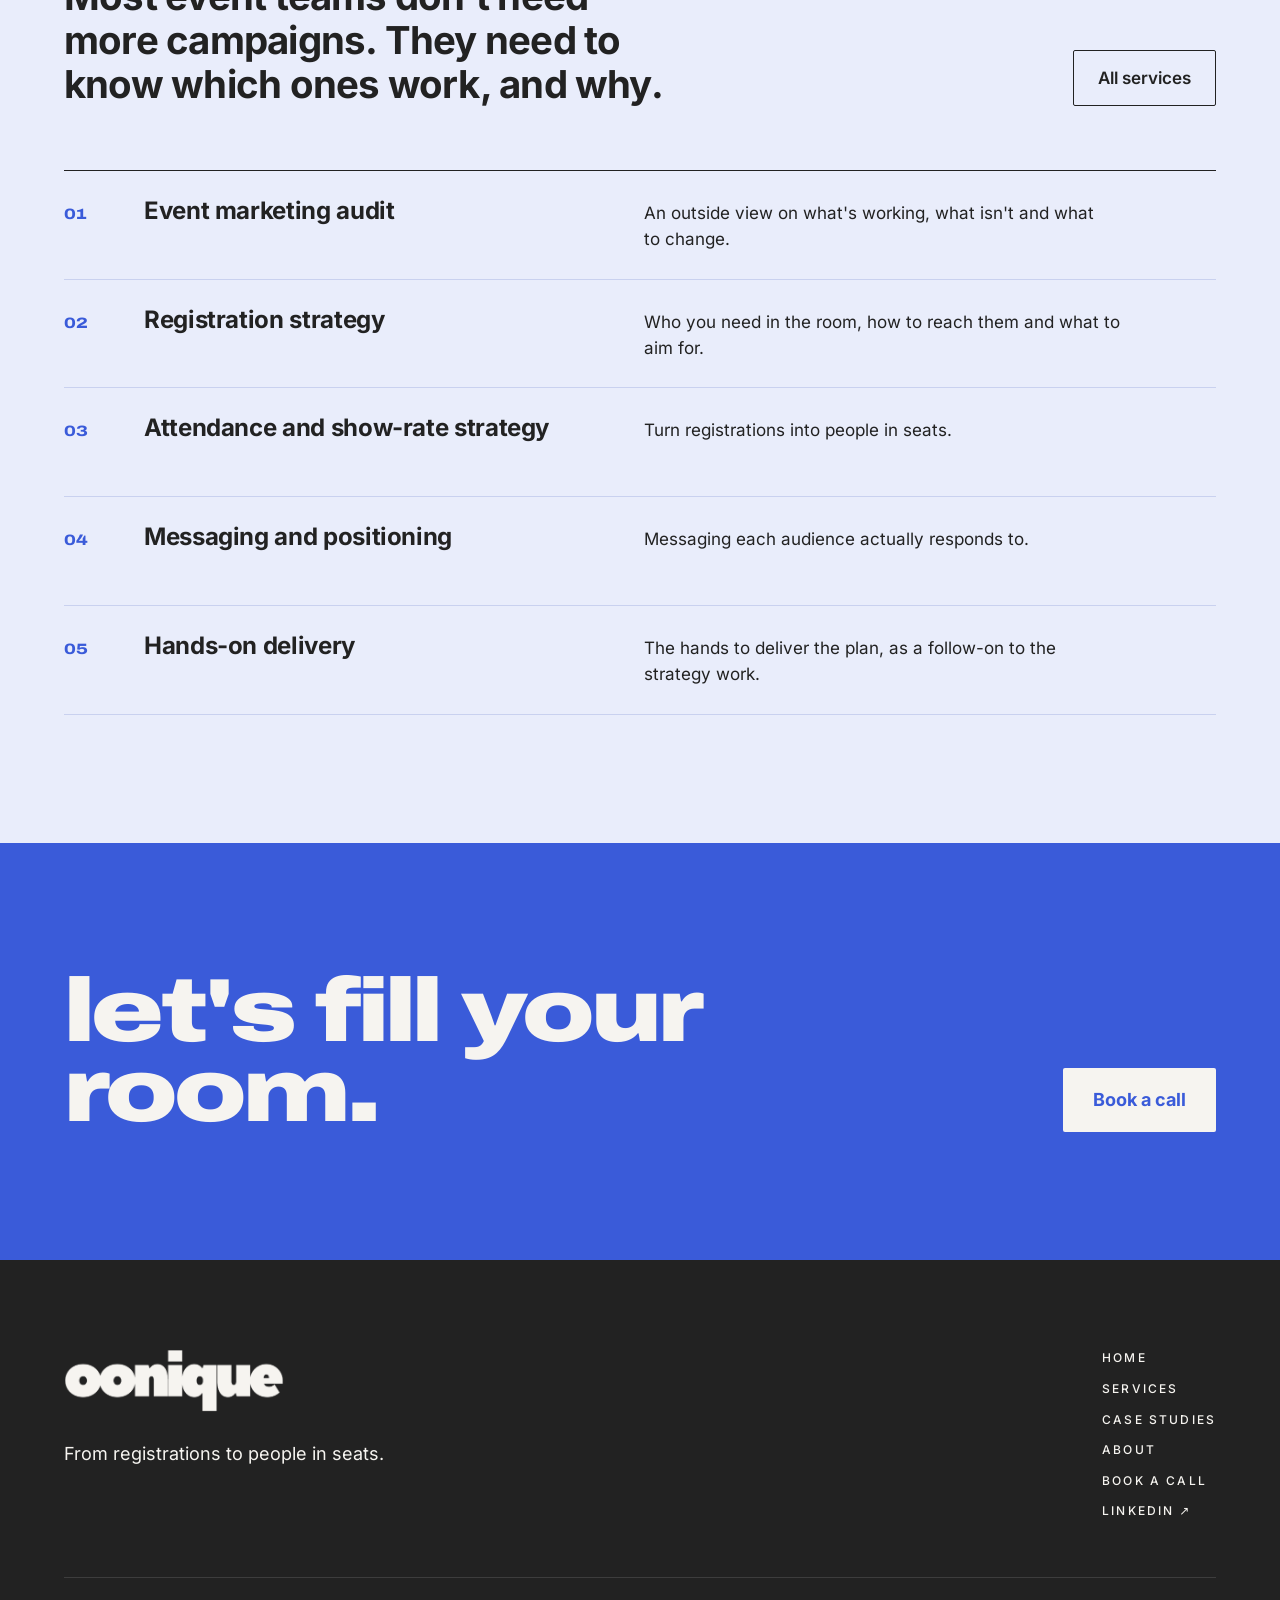
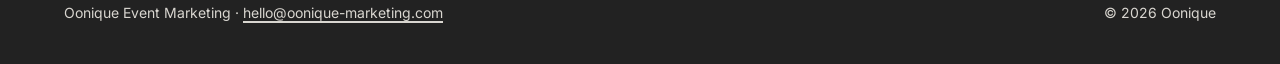
==== commit 133cda1f: "Show rate: 64%→73%" ====
--- a/index.html
+++ b/index.html
@@ -239,17 +239,17 @@
       <div style="display:grid;grid-template-columns:repeat(auto-fit,minmax(min(100%,260px),1fr));gap:clamp(28px,3.5vw,48px)">
           <div style="display:flex;flex-direction:column;gap:12px;border-top:1.5px solid #222222;padding-top:20px">
             <span style="font-family:Archivo,sans-serif;font-weight:800;font-stretch:125%;color:#3a5bd9;font-size:15px">2024</span>
-            <p style="margin:0;font-family:Archivo,sans-serif;font-weight:900;font-stretch:125%;font-size:clamp(44px,4.6vw,68px);line-height:0.9;letter-spacing:-0.045em;white-space:nowrap">+163%</p>
+            <p style="margin:0;font-family:Archivo,sans-serif;font-weight:900;font-stretch:125%;font-size:clamp(40px,3.8vw,56px);line-height:0.9;letter-spacing:-0.045em;white-space:nowrap">+163%</p>
             <p style="margin:0;font-weight:600;max-width:26ch;text-wrap:pretty">organic social engagement, after going video-first</p>
           </div>
           <div style="display:flex;flex-direction:column;gap:12px;border-top:1.5px solid #222222;padding-top:20px">
             <span style="font-family:Archivo,sans-serif;font-weight:800;font-stretch:125%;color:#3a5bd9;font-size:15px">2025</span>
-            <p style="margin:0;font-family:Archivo,sans-serif;font-weight:900;font-stretch:125%;font-size:clamp(44px,4.6vw,68px);line-height:0.9;letter-spacing:-0.045em;white-space:nowrap">+148%</p>
+            <p style="margin:0;font-family:Archivo,sans-serif;font-weight:900;font-stretch:125%;font-size:clamp(40px,3.8vw,56px);line-height:0.9;letter-spacing:-0.045em;white-space:nowrap">+148%</p>
             <p style="margin:0;font-weight:600;max-width:26ch;text-wrap:pretty">email-driven registrations, after a new tone of voice</p>
           </div>
           <div style="display:flex;flex-direction:column;gap:12px;border-top:1.5px solid #222222;padding-top:20px">
             <span style="font-family:Archivo,sans-serif;font-weight:800;font-stretch:125%;color:#3a5bd9;font-size:15px">2026</span>
-            <p style="margin:0;font-family:Archivo,sans-serif;font-weight:900;font-stretch:125%;font-size:clamp(44px,4.6vw,68px);line-height:0.9;letter-spacing:-0.045em;white-space:nowrap">64→73%</p>
+            <p style="margin:0;font-family:Archivo,sans-serif;font-weight:900;font-stretch:125%;font-size:clamp(40px,3.8vw,56px);line-height:0.9;letter-spacing:-0.045em;white-space:nowrap">64%→73%</p>
             <p style="margin:0;font-weight:600;max-width:26ch;text-wrap:pretty">show rate in one year, with registration revenue up 27%</p>
           </div>
       </div>
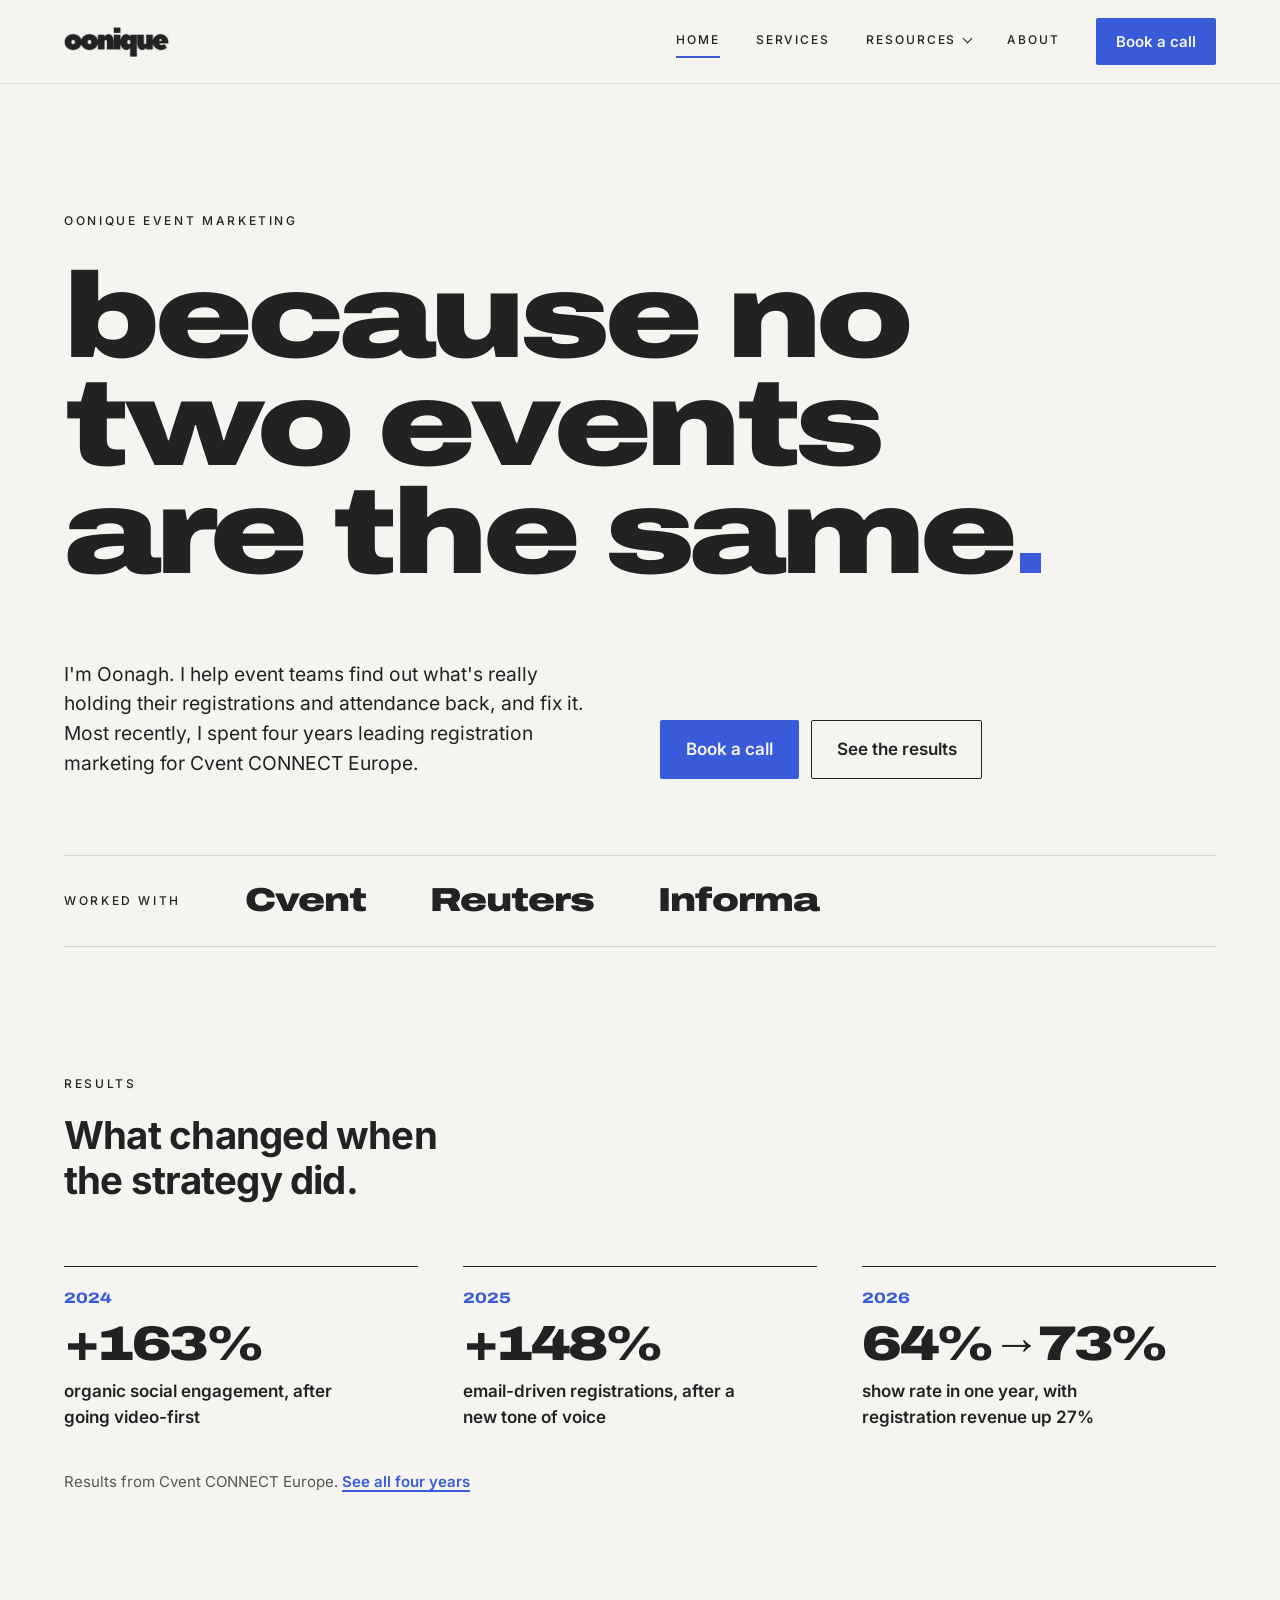
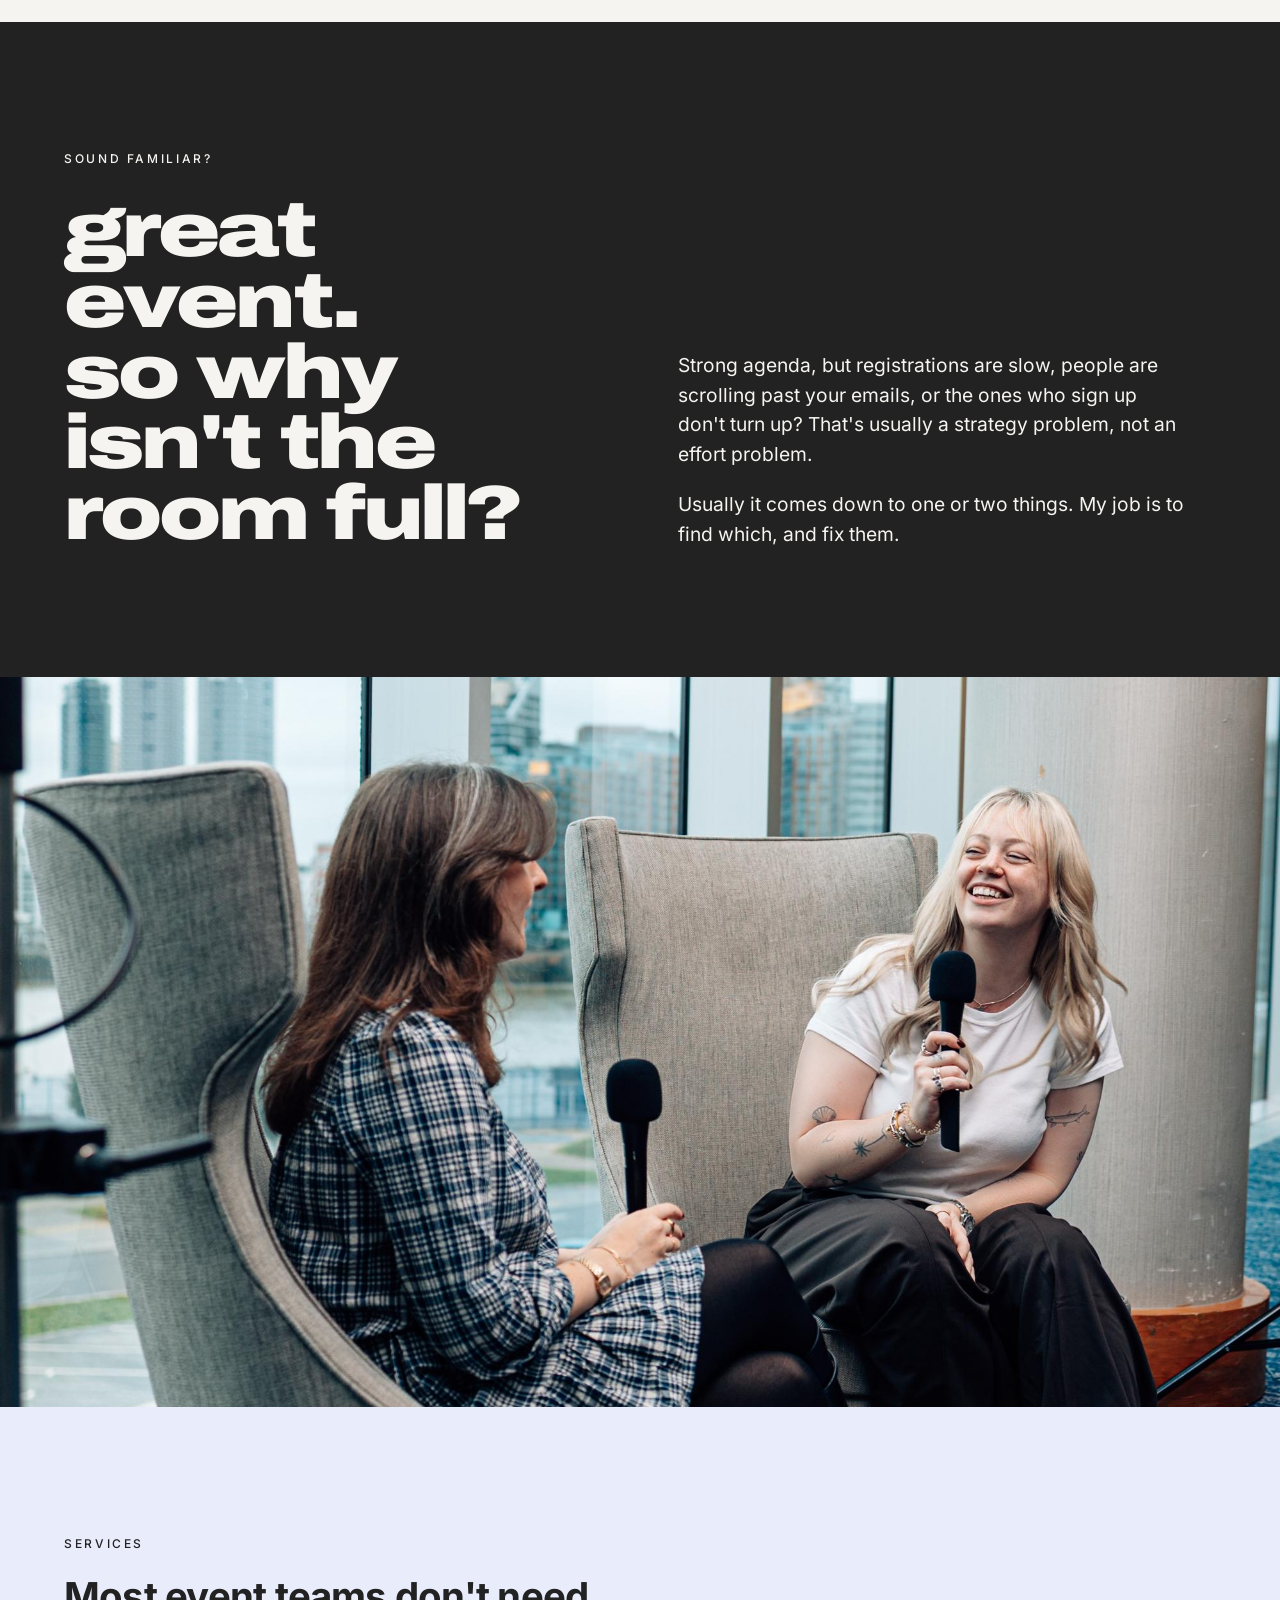
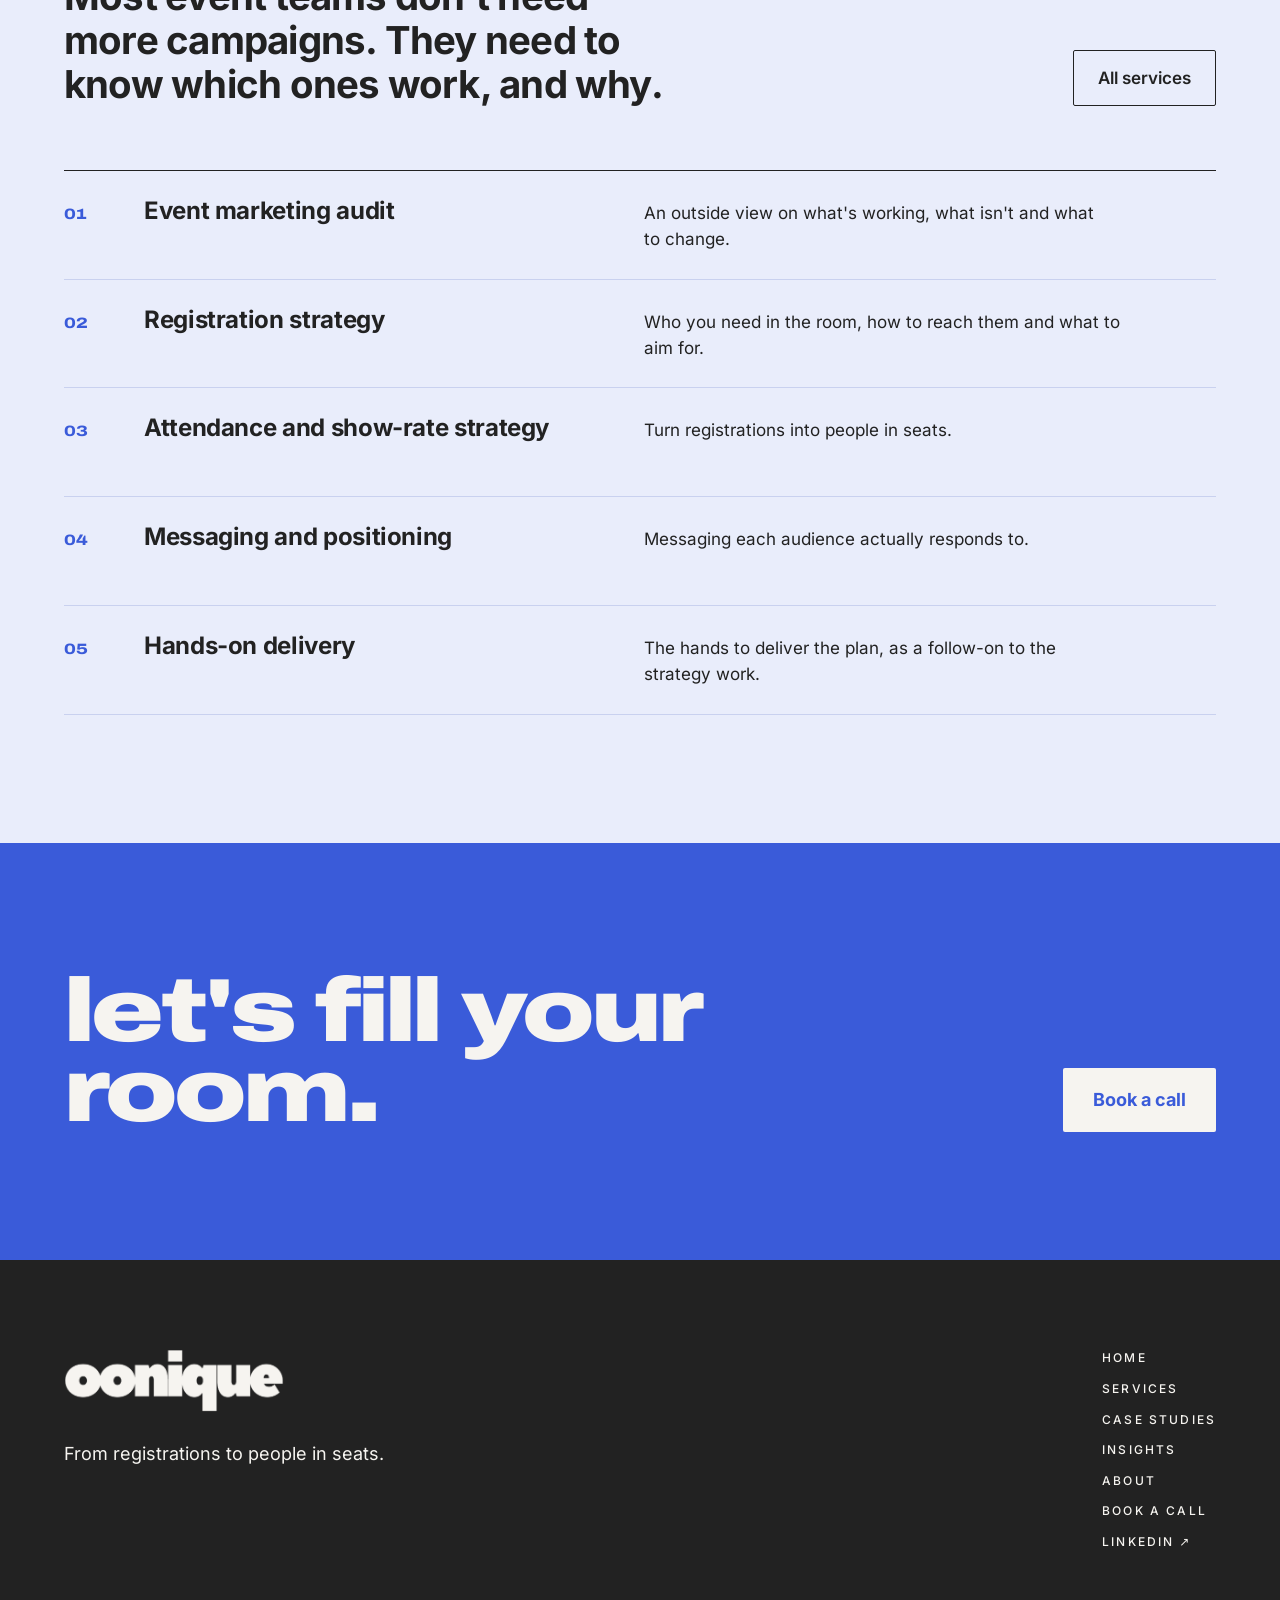
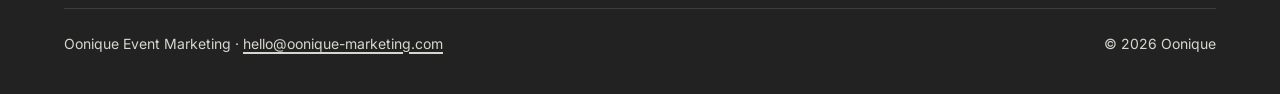
==== commit 69513b18: "Add Resources menu, sitemap and llms.txt for Insights" ====
--- a/index.html
+++ b/index.html
@@ -200,7 +200,13 @@
       <nav aria-label="Main">
         <a class="nav-link" href="/" aria-current="page">Home</a>
         <a class="nav-link" href="/services">Services</a>
-        <a class="nav-link" href="/case-studies">Case studies</a>
+        <details class="nav-menu">
+          <summary class="nav-link">Resources</summary>
+          <div class="nav-panel">
+            <a href="/case-studies"><strong>Case studies</strong><span>Results from Cvent CONNECT Europe</span></a>
+            <a href="/insights/"><strong>Insights</strong><span>Practical answers, real numbers</span></a>
+          </div>
+        </details>
         <a class="nav-link" href="/about">About</a>
         <a class="btn btn-primary nav-cta" href="/contact">Book a call</a>
       </nav>
@@ -331,6 +337,7 @@
           <a class="foot-link" href="/">Home</a>
           <a class="foot-link" href="/services">Services</a>
           <a class="foot-link" href="/case-studies">Case studies</a>
+          <a class="foot-link" href="/insights/">Insights</a>
           <a class="foot-link" href="/about">About</a>
           <a class="foot-link" href="/contact">Book a call</a>
           <a class="foot-link" href="https://www.linkedin.com/in/oonagh-hughes/" target="_blank" rel="noopener me">LinkedIn ↗</a>
@@ -343,5 +350,12 @@
     </div>
   </footer>
 </div>
+<script>
+(function(){
+  var m=document.querySelector('.nav-menu'); if(!m) return;
+  document.addEventListener('click',function(e){ if(m.open && !m.contains(e.target)) m.open=false; });
+  document.addEventListener('keydown',function(e){ if(e.key==='Escape' && m.open){ m.open=false; m.querySelector('summary').focus(); } });
+})();
+</script>
 </body>
 </html>
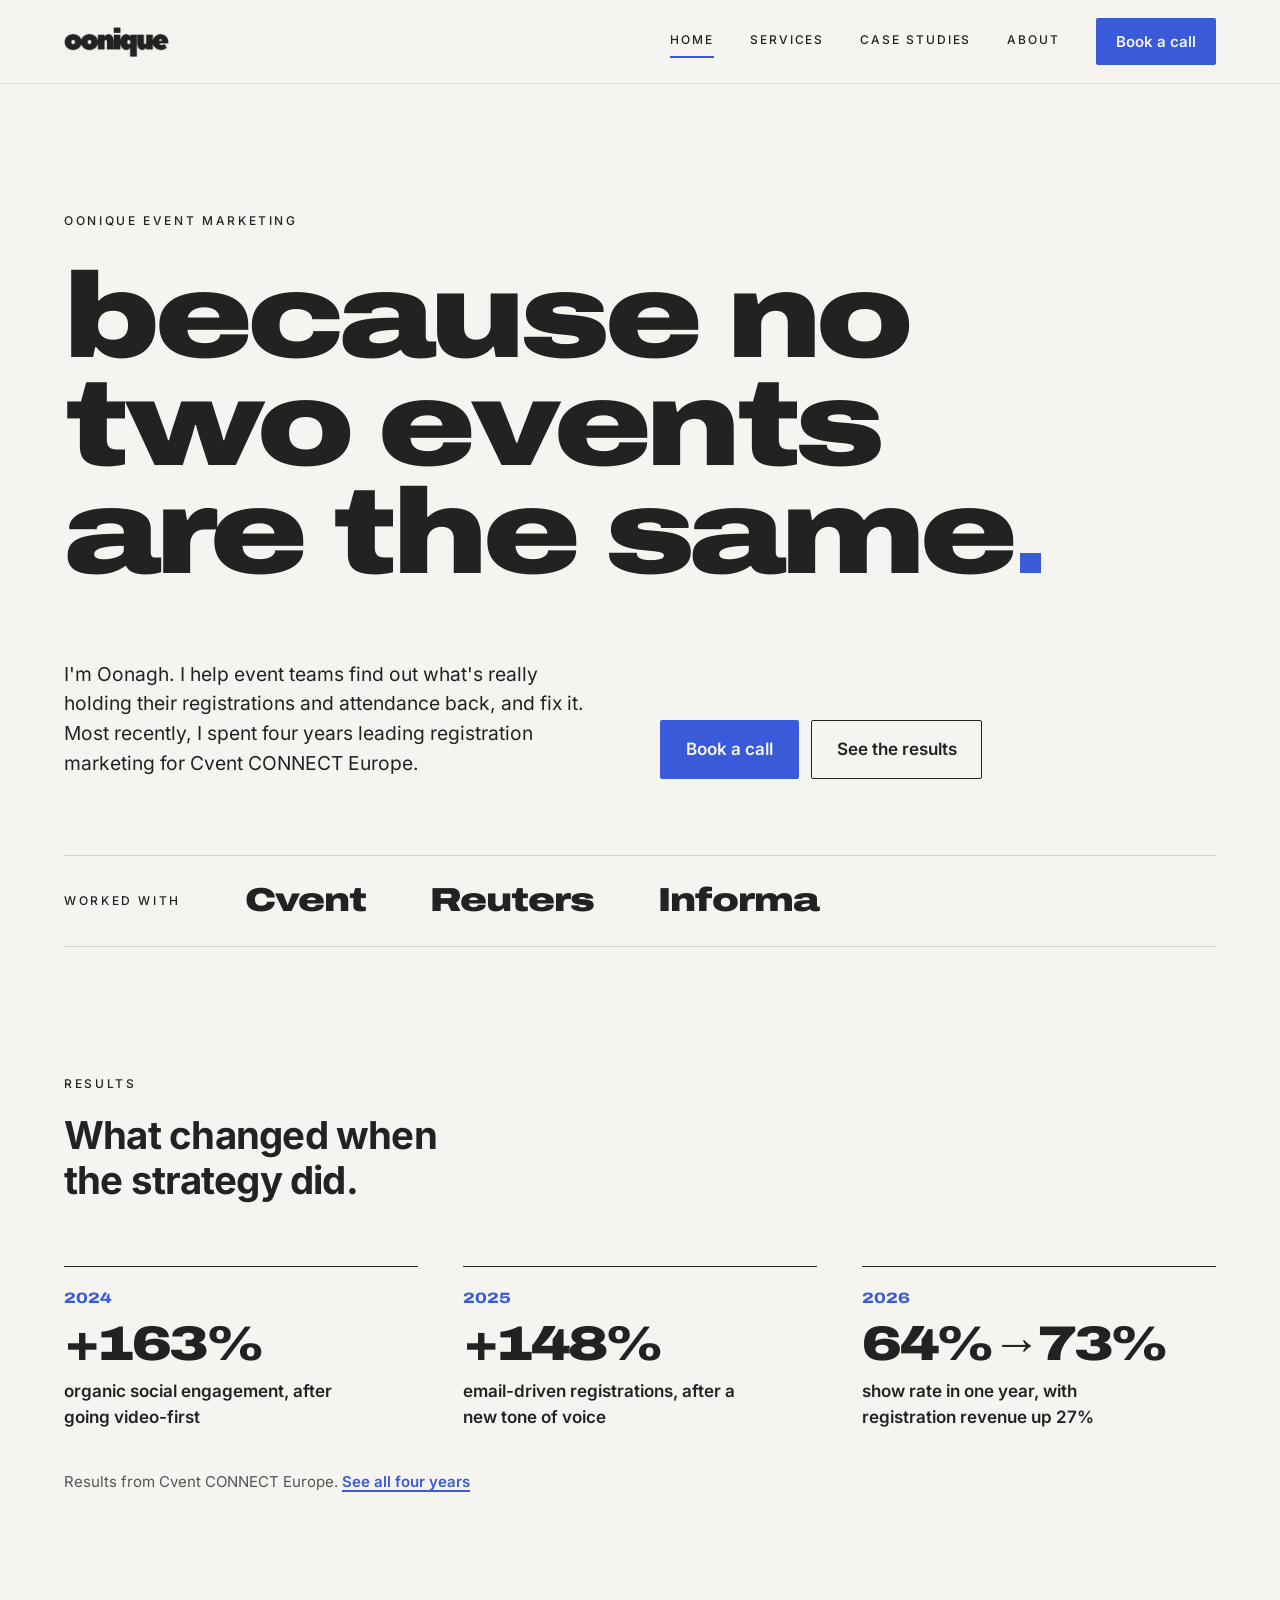
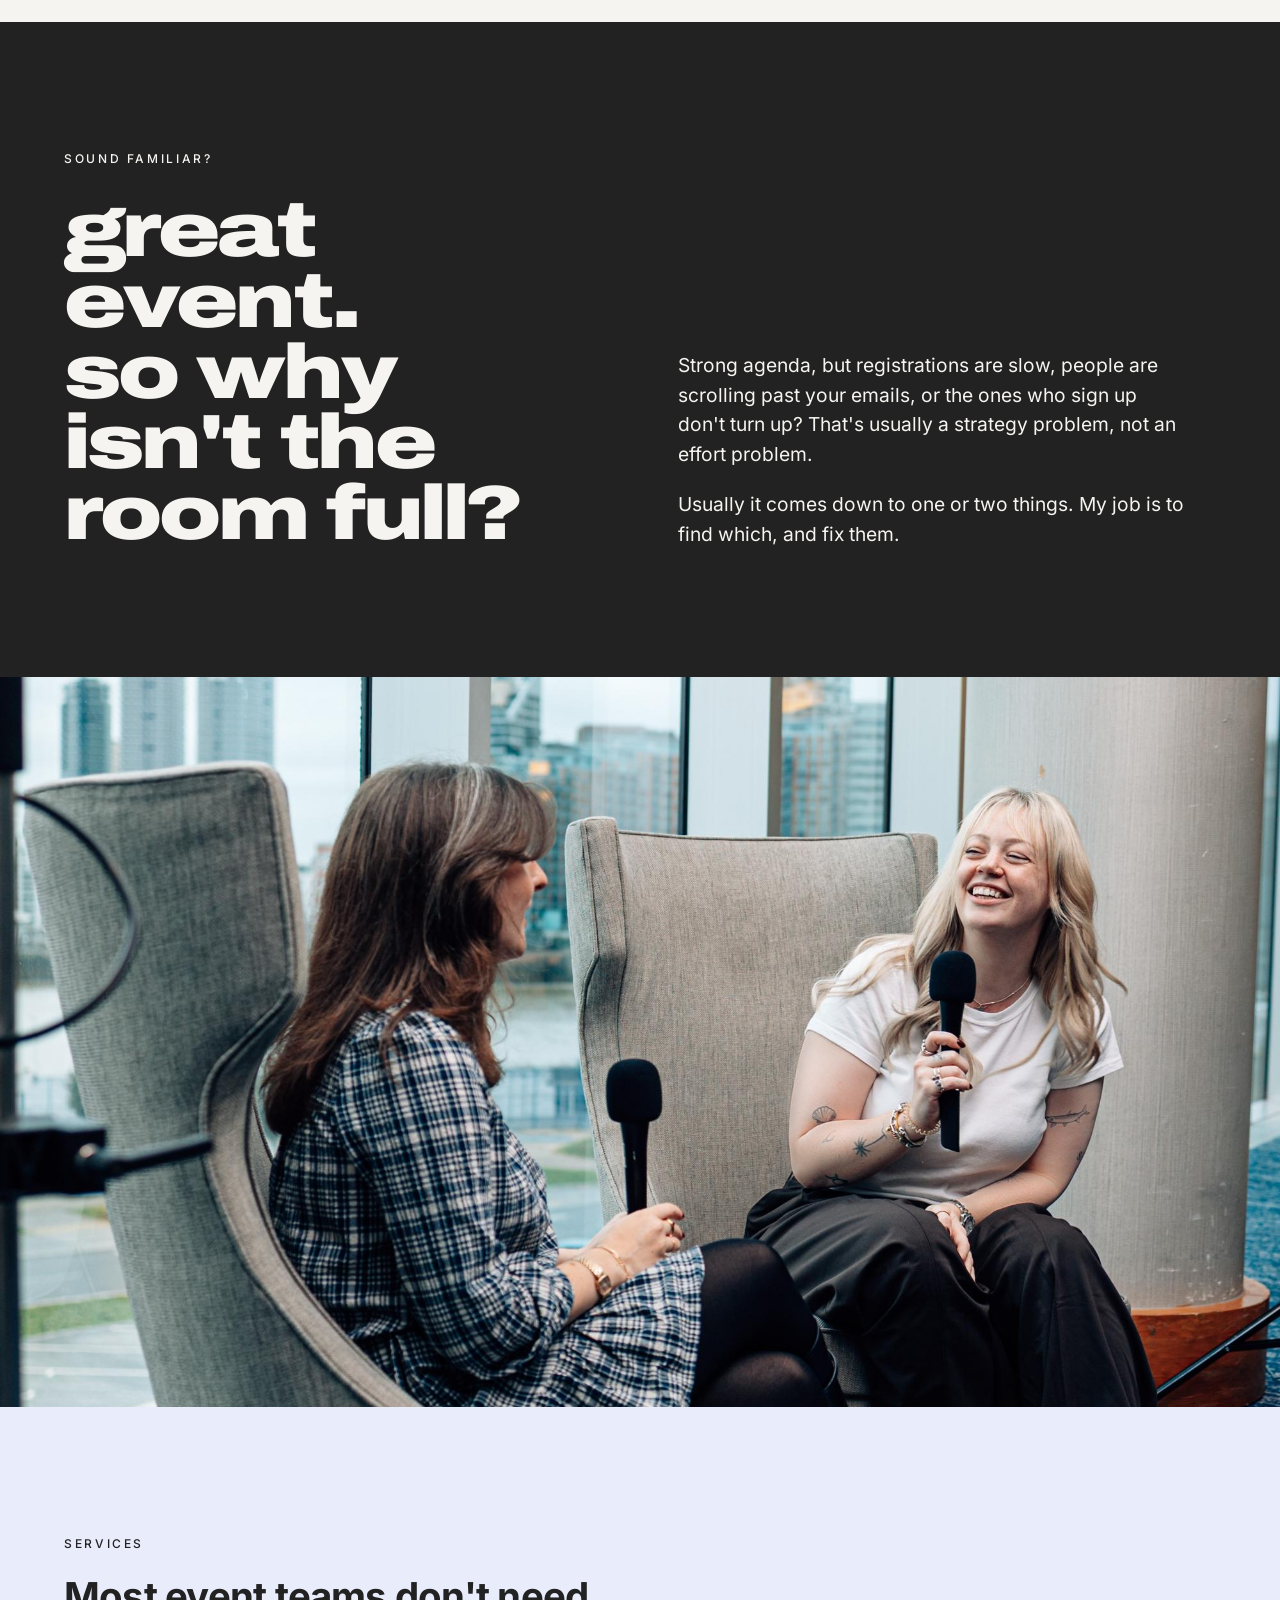
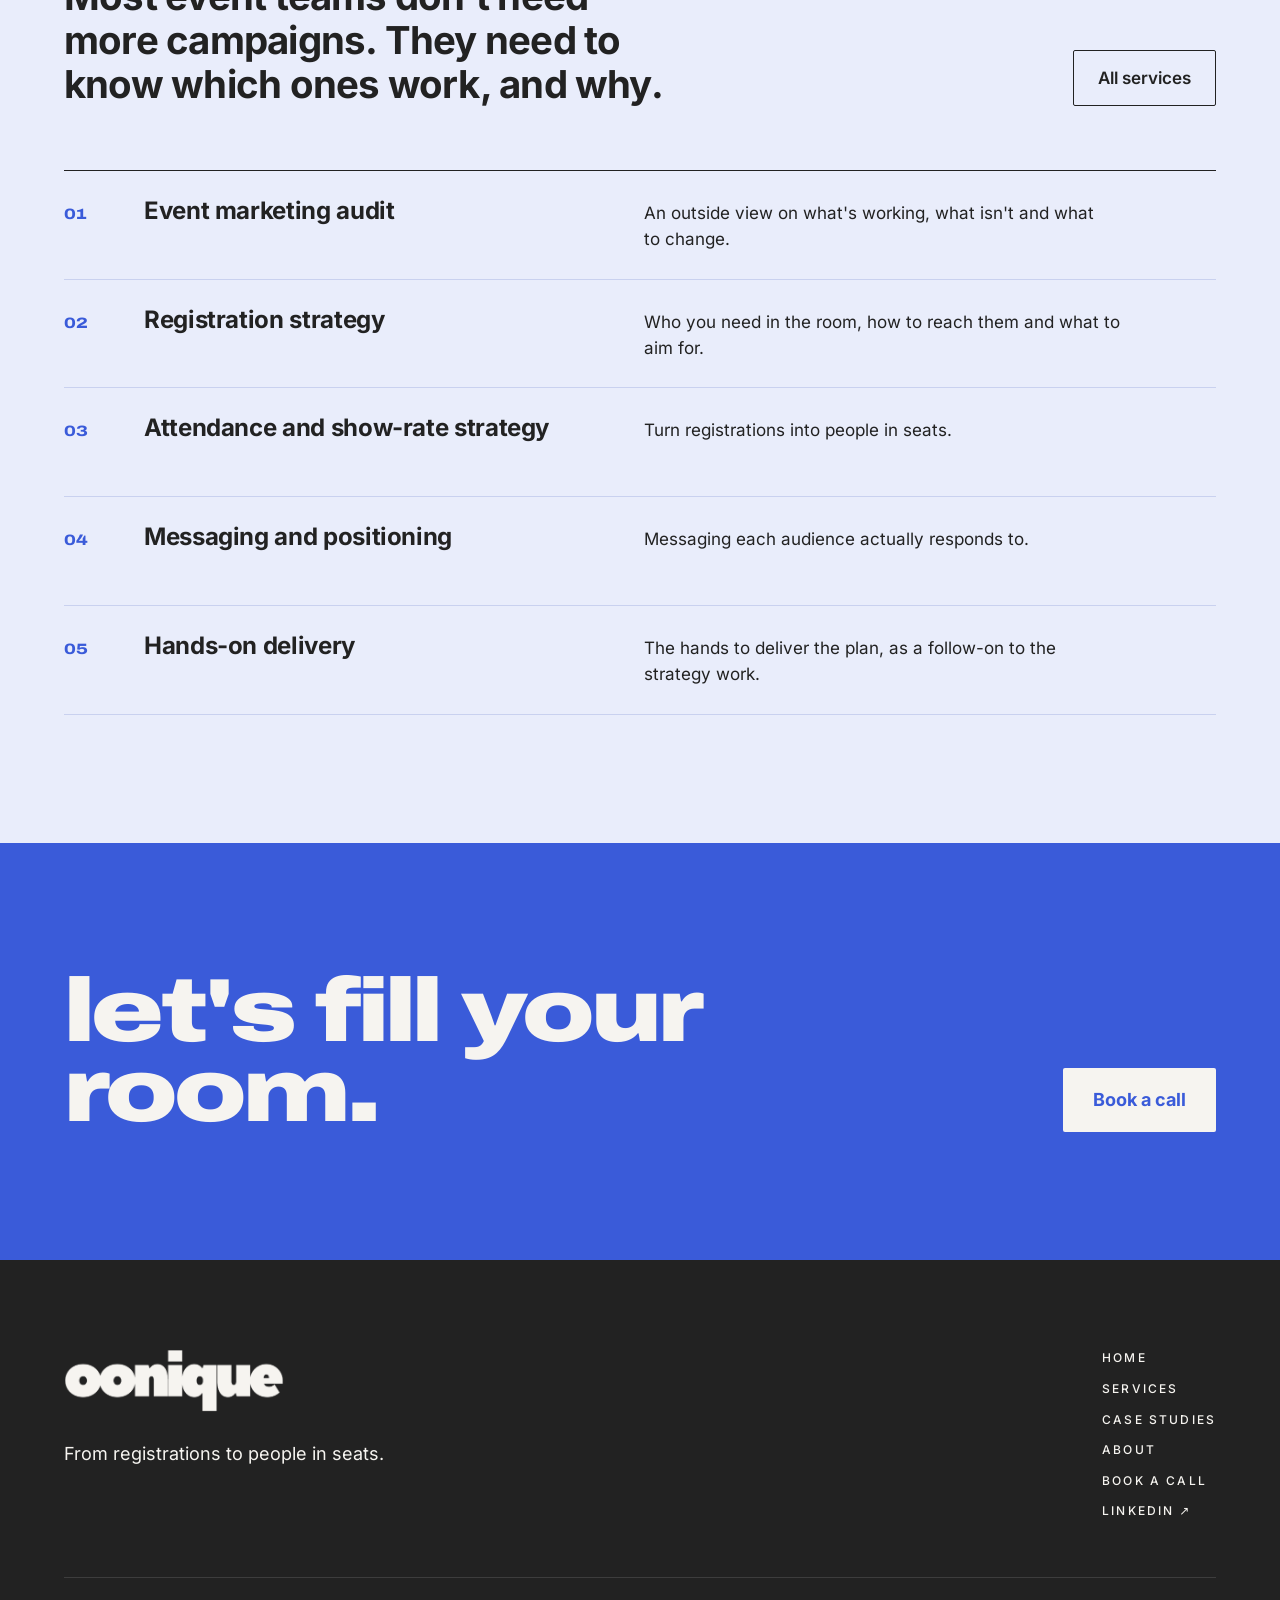
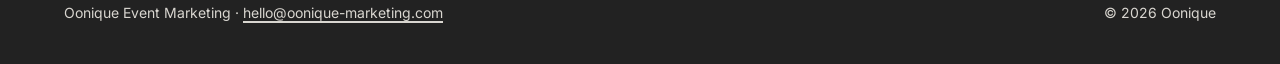
==== commit a76ebbcb: "Hide Insights until 10 Nov" ====
--- a/index.html
+++ b/index.html
@@ -200,13 +200,7 @@
       <nav aria-label="Main">
         <a class="nav-link" href="/" aria-current="page">Home</a>
         <a class="nav-link" href="/services">Services</a>
-        <details class="nav-menu">
-          <summary class="nav-link">Resources</summary>
-          <div class="nav-panel">
-            <a href="/case-studies"><strong>Case studies</strong><span>Results from Cvent CONNECT Europe</span></a>
-            <a href="/insights/"><strong>Insights</strong><span>Practical answers, real numbers</span></a>
-          </div>
-        </details>
+        <a class="nav-link" href="/case-studies">Case studies</a>
         <a class="nav-link" href="/about">About</a>
         <a class="btn btn-primary nav-cta" href="/contact">Book a call</a>
       </nav>
@@ -337,7 +331,6 @@
           <a class="foot-link" href="/">Home</a>
           <a class="foot-link" href="/services">Services</a>
           <a class="foot-link" href="/case-studies">Case studies</a>
-          <a class="foot-link" href="/insights/">Insights</a>
           <a class="foot-link" href="/about">About</a>
           <a class="foot-link" href="/contact">Book a call</a>
           <a class="foot-link" href="https://www.linkedin.com/in/oonagh-hughes/" target="_blank" rel="noopener me">LinkedIn ↗</a>
@@ -350,12 +343,5 @@
     </div>
   </footer>
 </div>
-<script>
-(function(){
-  var m=document.querySelector('.nav-menu'); if(!m) return;
-  document.addEventListener('click',function(e){ if(m.open && !m.contains(e.target)) m.open=false; });
-  document.addEventListener('keydown',function(e){ if(e.key==='Escape' && m.open){ m.open=false; m.querySelector('summary').focus(); } });
-})();
-</script>
 </body>
 </html>
